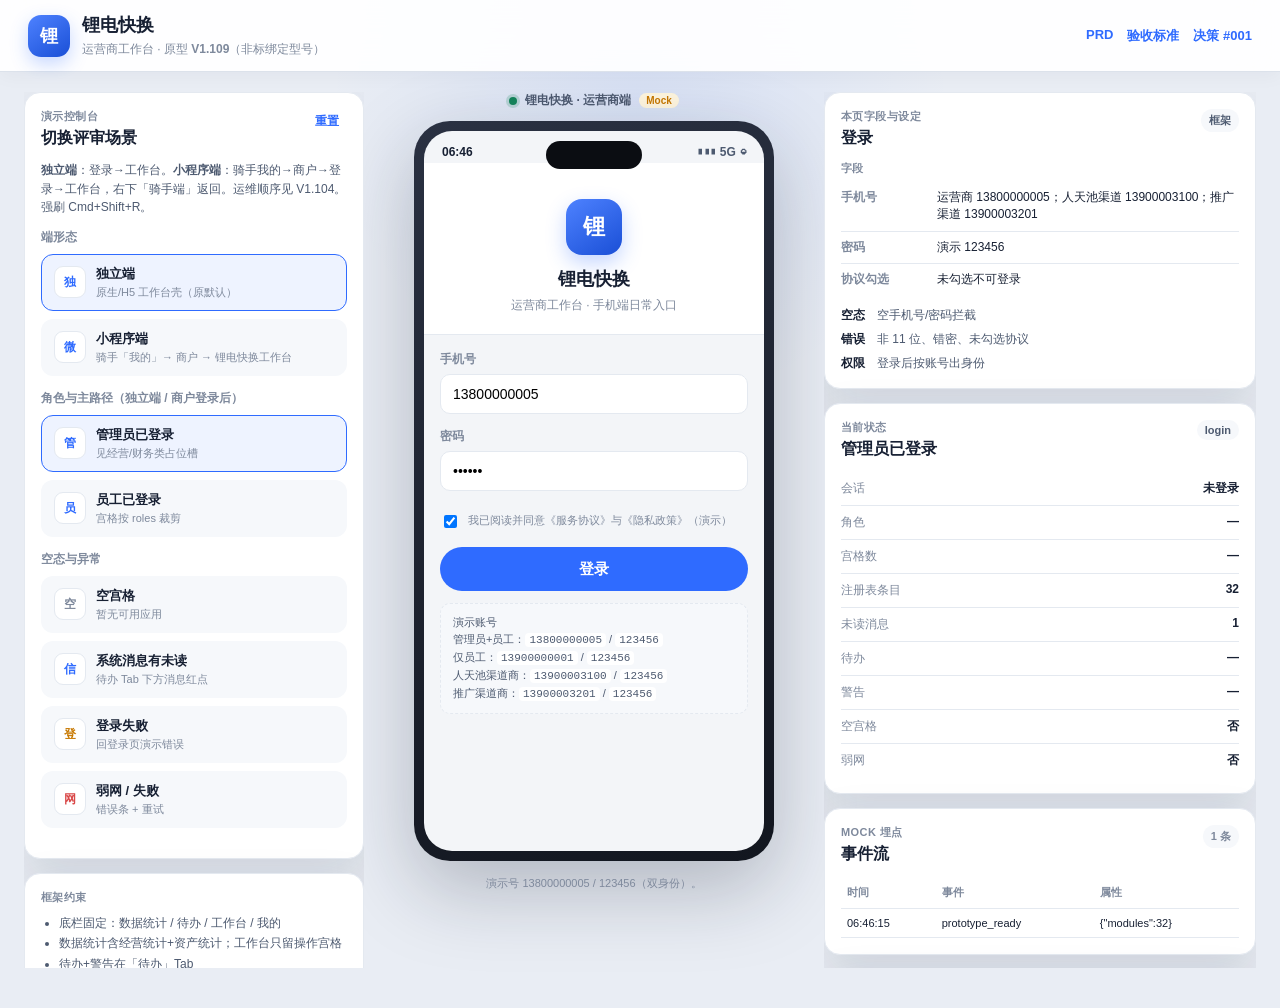
==== prototype/index.html @ 74ee3b49 "收付卡改为收入退租净收入，冻结中替换未换电卡。 Co-authored-by: Cursor <cursoragent@cursor.com>" ====
<!doctype html>
<html lang="zh-CN">
<head>
  <meta charset="utf-8">
  <meta name="viewport" content="width=device-width, initial-scale=1">
  <meta name="description" content="锂电快换 · 运营商 APP 可插拔工作台框架原型">
  <title>锂电快换 · 运营商工作台原型</title>
  <meta name="prototype-build" content="1.109">
  <link rel="stylesheet" href="css/app.css?v=1.138">
</head>
<body data-prototype-build="1.107">
  <a class="skip-link" href="#screen-root">跳到手机页面</a>

  <header class="prototype-header">
    <div class="brand-block">
      <span class="brand-mark" aria-hidden="true">锂</span>
      <div>
        <h1>锂电快换</h1>
        <p>运营商工作台 · 原型 <strong>V1.109</strong>（非标绑定型号）</p>
      </div>
    </div>
    <nav class="doc-links" aria-label="交付文档">
      <a href="doc.html#PRD.md">PRD</a>
      <a href="doc.html#acceptance-criteria.md">验收标准</a>
      <a href="doc.html#decision-001.md">决策 #001</a>
    </nav>
  </header>

  <main class="prototype-workspace">
    <aside class="review-panel" aria-label="原型场景">
      <section class="panel-card">
        <div class="panel-heading">
          <div>
            <span class="eyebrow">演示控制台</span>
            <h2>切换评审场景</h2>
          </div>
          <button class="text-button" type="button" data-action="reset-demo">重置</button>
        </div>
        <p class="panel-hint"><strong>独立端</strong>：登录→工作台。<strong>小程序端</strong>：骑手我的→商户→登录→工作台，右下「骑手端」返回。运维顺序见 V1.104。强刷 Cmd+Shift+R。</p>

        <div class="scenario-group">
          <h3>端形态</h3>
          <button class="scenario-button active" type="button" data-shell="standalone">
            <span class="scenario-icon">独</span>
            <span><strong>独立端</strong><small>原生/H5 工作台壳（原默认）</small></span>
          </button>
          <button class="scenario-button" type="button" data-shell="miniprogram">
            <span class="scenario-icon">微</span>
            <span><strong>小程序端</strong><small>骑手「我的」→ 商户 → 锂电快换工作台</small></span>
          </button>
        </div>

        <div class="scenario-group">
          <h3>角色与主路径（独立端 / 商户登录后）</h3>
          <button class="scenario-button active" type="button" data-scenario="admin">
            <span class="scenario-icon">管</span>
            <span><strong>管理员已登录</strong><small>见经营/财务类占位槽</small></span>
          </button>
          <button class="scenario-button" type="button" data-scenario="staff">
            <span class="scenario-icon">员</span>
            <span><strong>员工已登录</strong><small>宫格按 roles 裁剪</small></span>
          </button>
        </div>

        <div class="scenario-group">
          <h3>空态与异常</h3>
          <button class="scenario-button" type="button" data-scenario="emptyGrid">
            <span class="scenario-icon neutral">空</span>
            <span><strong>空宫格</strong><small>暂无可用应用</small></span>
          </button>
          <button class="scenario-button" type="button" data-scenario="unread">
            <span class="scenario-icon">信</span>
            <span><strong>系统消息有未读</strong><small>待办 Tab 下方消息红点</small></span>
          </button>
          <button class="scenario-button" type="button" data-scenario="loginFail">
            <span class="scenario-icon warning">登</span>
            <span><strong>登录失败</strong><small>回登录页演示错误</small></span>
          </button>
          <button class="scenario-button" type="button" data-scenario="weakNet">
            <span class="scenario-icon danger">网</span>
            <span><strong>弱网 / 失败</strong><small>错误条 + 重试</small></span>
          </button>
        </div>
      </section>

      <section class="panel-card constraint-card">
        <span class="eyebrow">框架约束</span>
        <ul>
          <li>底栏固定：数据统计 / 待办 / 工作台 / 我的</li>
          <li>数据统计含经营统计+资产统计；工作台只留操作宫格</li>
          <li>待办+警告在「待办」Tab</li>
          <li>宫格只读 modules.js 注册表</li>
          <li>placeholder 禁止假业务 KPI</li>
          <li>不改外卖 PC / 骑手端原型</li>
        </ul>
      </section>

      <section class="panel-card changelog-card" aria-label="更新记录">
        <div class="panel-heading">
          <div>
            <span class="eyebrow">版本迭代</span>
            <h2>更新记录</h2>
          </div>
          <span class="status-pill" id="changelog-latest">V1.59</span>
        </div>
        <p class="panel-hint">原型左侧同步 PRD 主要变更；新条目置顶。详版见 <a href="doc.html#PRD.md">PRD</a> 与 <a href="doc.html#decision-067.md">决策卡片</a>。</p>
        <div id="changelog-root" class="changelog-list"></div>
      </section>
    </aside>

    <section class="phone-stage" aria-label="运营商 APP 原型">
      <div class="preview-caption">
        <span class="live-dot" aria-hidden="true"></span>
        <span id="preview-shell-label">锂电快换 · 运营商端</span>
        <span class="mock-badge">Mock</span>
      </div>

      <article class="phone-shell" id="phone-shell">
        <div class="phone-bezel">
          <div class="dynamic-island" aria-hidden="true"></div>
          <div class="status-bar" aria-label="手机状态">
            <span id="status-time">13:42</span>
            <span class="status-icons" aria-hidden="true">▮▮▮ 5G ◒</span>
          </div>

          <section class="screen-root" id="screen-root" tabindex="-1" aria-live="polite"></section>

          <nav class="tab-bar hidden" id="tab-bar" aria-label="主导航">
            <button class="tab-button active" type="button" data-tab="dataStats">
              <span class="tab-icon" aria-hidden="true">📊</span>
              <span>数据统计</span>
            </button>
            <button class="tab-button" type="button" data-tab="todos">
              <span class="tab-icon" aria-hidden="true">▣</span>
              <span>待办</span>
              <span class="tab-badge hidden" data-tab-badge>0</span>
            </button>
            <button class="tab-button" type="button" data-tab="workbench">
              <span class="tab-icon" aria-hidden="true">▦</span>
              <span>工作台</span>
            </button>
            <button class="tab-button" type="button" data-tab="mine">
              <span class="tab-icon" aria-hidden="true">☺</span>
              <span>我的</span>
            </button>
          </nav>

          <div class="toast" id="toast" role="status" aria-live="polite"></div>
        </div>
      </article>

      <p class="device-note">演示号 13800000005 / 123456（双身份）。</p>
    </section>

    <aside class="inspector-panel" aria-label="本页字段与设定">
      <section class="panel-card spec-card">
        <div class="panel-heading">
          <div>
            <span class="eyebrow">本页字段与设定</span>
            <h2 id="spec-title">登录</h2>
          </div>
          <span class="status-pill" id="spec-source">PC 一期</span>
        </div>
        <p class="spec-note" id="spec-note"></p>
        <div id="spec-body"></div>
      </section>

      <section class="panel-card">
        <div class="panel-heading">
          <div>
            <span class="eyebrow">当前状态</span>
            <h2 id="status-title">未登录</h2>
          </div>
          <span class="status-pill neutral" id="status-pill">login</span>
        </div>
        <dl class="state-list" id="state-list"></dl>
      </section>

      <section class="panel-card event-card">
        <div class="panel-heading">
          <div>
            <span class="eyebrow">Mock 埋点</span>
            <h2>事件流</h2>
          </div>
          <span class="event-count" id="event-count">0 条</span>
        </div>
        <div class="table-wrap">
          <table id="event-log-table">
            <thead>
              <tr>
                <th>时间</th>
                <th>事件</th>
                <th>属性</th>
              </tr>
            </thead>
            <tbody id="event-log-body"></tbody>
          </table>
        </div>
      </section>

      <section class="panel-card reviewer-note">
        <span class="eyebrow">评审提示</span>
        <p>右侧随中间手机页切换，展示本页字段、枚举、统计口径、空态/错误/权限。不必再打开 PRD。口径真源：PC 一期。</p>
      </section>
    </aside>
  </main>

  <script>window.__OP_APP_BUILD__ = "1.109";</script>
  <script src="js/modules.js?v=1.106"></script>
  <script src="js/mock.js?v=1.101"></script>
  <script src="js/lease-orders.js?v=1.101"></script>
  <script src="js/package-orders.js?v=1.101"></script>
  <script src="js/daypool-orders.js?v=1.101"></script>
  <script src="js/ops-stats.js?v=1.138"></script>
  <script src="js/operator-scope.js?v=1.112"></script>
  <script src="js/cabinets.js?v=1.113"></script>
  <script src="js/battery-swallowed.js?v=1.104"></script>
  <script src="js/employees.js?v=1.112"></script>
  <script src="js/rider-mini.js?v=1.105"></script>
  <script src="js/off-cabinet.js?v=1.109"></script>
  <script src="js/channels.js?v=1.138"></script>
  <script src="js/channel-partner.js?v=1.138"></script>
  <script src="js/sites.js?v=1.113"></script>
  <script src="js/todos.js?v=1.138"></script>
  <script src="js/alerts.js?v=1.101"></script>
  <script src="js/users.js?v=1.101"></script>
  <script src="js/finance-account.js?v=1.101"></script>
  <script src="js/batteries.js?v=1.102"></script>
  <script src="js/page-specs.js?v=1.138"></script>
  <script src="js/changelog.js?v=1.138"></script>
  <script src="js/app.js?v=1.138"></script>
</body>
</html>
---- prototype/css/app.css ----
:root {
  --brand: #2f6bff;
  --brand-dark: #1a4fd6;
  --brand-soft: #eef3ff;
  --brand-line: #c9d8ff;
  --ink: #172033;
  --ink-2: #4d5a70;
  --muted: #7e899c;
  --line: #e4e9f0;
  --canvas: #e9edf4;
  --surface: #ffffff;
  --surface-soft: #f6f8fb;
  --success: #15855b;
  --success-soft: #e9f8f1;
  --warning: #c77800;
  --warning-soft: #fff6df;
  --danger: #d94848;
  --danger-soft: #fff0f0;
  --phone-bg: #f3f5f8;
  --shadow: 0 18px 48px rgba(28, 39, 61, 0.12);
  --phone-shadow: 0 28px 80px rgba(19, 28, 45, 0.26);
  --radius: 16px;
  --font: -apple-system, BlinkMacSystemFont, "SF Pro Text", "PingFang SC",
    "Hiragino Sans GB", "Microsoft YaHei", sans-serif;
}

* { box-sizing: border-box; }

html { color-scheme: light; }

body {
  margin: 0;
  min-width: 320px;
  min-height: 100vh;
  color: var(--ink);
  background:
    radial-gradient(circle at 50% 10%, rgba(47, 107, 255, 0.09), transparent 28%),
    var(--canvas);
  font-family: var(--font);
  -webkit-font-smoothing: antialiased;
}

button, input, select { font: inherit; }
button, a { -webkit-tap-highlight-color: transparent; }
button { color: inherit; cursor: pointer; border: none; background: none; }

button:focus-visible,
a:focus-visible,
input:focus-visible,
[tabindex]:focus-visible {
  outline: 3px solid rgba(47, 107, 255, 0.32);
  outline-offset: 2px;
}

.skip-link {
  position: fixed;
  left: 16px;
  top: -60px;
  z-index: 200;
  padding: 10px 14px;
  color: #fff;
  background: var(--brand-dark);
  border-radius: 8px;
  text-decoration: none;
}
.skip-link:focus { top: 12px; }

.prototype-header {
  position: sticky;
  top: 0;
  z-index: 100;
  min-height: 72px;
  padding: 12px 28px;
  display: flex;
  align-items: center;
  justify-content: space-between;
  gap: 20px;
  background: rgba(255, 255, 255, 0.92);
  border-bottom: 1px solid rgba(218, 224, 234, 0.92);
  box-shadow: 0 4px 18px rgba(20, 31, 50, 0.04);
  backdrop-filter: blur(18px);
}

.brand-block { display: flex; align-items: center; gap: 12px; min-width: 0; }
.brand-mark {
  width: 42px; height: 42px; flex: 0 0 auto;
  display: grid; place-items: center; color: #fff;
  background: linear-gradient(145deg, #4e82ff, var(--brand-dark));
  border-radius: 13px;
  box-shadow: 0 7px 18px rgba(47, 107, 255, 0.26);
  font-weight: 800; font-size: 18px;
}
.brand-block h1 { margin: 0; font-size: 18px; font-weight: 700; }
.brand-block p { margin: 4px 0 0; font-size: 12px; color: var(--muted); }

.doc-links { display: flex; gap: 14px; flex-wrap: wrap; }
.doc-links a {
  font-size: 13px; color: var(--brand); text-decoration: none; font-weight: 600;
}
.doc-links a:hover { text-decoration: underline; }

.prototype-workspace {
  display: grid;
  grid-template-columns: minmax(280px, 340px) minmax(320px, 420px) minmax(280px, 1fr);
  gap: 20px;
  padding: 20px 24px 40px;
  align-items: start;
  max-width: 1400px;
  margin: 0 auto;
}

.review-panel {
  position: sticky;
  top: 16px;
  max-height: calc(100vh - 24px);
  overflow: auto;
}

.changelog-list {
  display: flex;
  flex-direction: column;
  gap: 12px;
  max-height: 420px;
  overflow: auto;
  padding-right: 4px;
}
.changelog-item {
  border-left: 3px solid var(--brand-line);
  padding: 0 0 0 10px;
}
.changelog-hd {
  display: flex;
  align-items: center;
  justify-content: space-between;
  gap: 8px;
  margin-bottom: 4px;
}
.changelog-ver {
  font-size: 12px;
  font-weight: 800;
  color: var(--brand);
}
.changelog-date {
  font-size: 11px;
  color: var(--muted);
}
.changelog-title {
  margin: 0 0 6px;
  font-size: 13px;
  font-weight: 650;
  line-height: 1.4;
}
.changelog-decisions {
  display: flex;
  flex-wrap: wrap;
  gap: 6px;
  margin-bottom: 6px;
}
.changelog-dec {
  font-size: 11px;
  font-weight: 600;
  color: var(--brand);
  text-decoration: none;
  padding: 2px 6px;
  border-radius: 6px;
  background: var(--brand-soft);
}
.changelog-dec:hover { text-decoration: underline; }
.changelog-ul {
  margin: 0;
  padding-left: 16px;
  font-size: 12px;
  color: var(--ink-2);
  line-height: 1.55;
}
.changelog-ul li { margin-bottom: 4px; }
.changelog-card .panel-hint a {
  color: var(--brand);
  font-weight: 600;
  text-decoration: none;
}
.changelog-card .panel-hint a:hover { text-decoration: underline; }

@media (max-width: 1100px) {
  .prototype-workspace {
    grid-template-columns: 1fr;
  }
  .phone-stage { justify-self: center; }
  .review-panel {
    position: static;
    max-height: none;
  }
  .changelog-list { max-height: none; }
}

.panel-card {
  background: var(--surface);
  border: 1px solid var(--line);
  border-radius: var(--radius);
  padding: 16px;
  box-shadow: var(--shadow);
  margin-bottom: 14px;
}

.panel-heading {
  display: flex;
  align-items: flex-start;
  justify-content: space-between;
  gap: 12px;
  margin-bottom: 12px;
}
.eyebrow {
  display: block;
  font-size: 11px;
  font-weight: 700;
  letter-spacing: 0.04em;
  text-transform: uppercase;
  color: var(--muted);
  margin-bottom: 4px;
}
.panel-heading h2 { margin: 0; font-size: 16px; }
.panel-hint { margin: 0 0 12px; font-size: 12px; color: var(--ink-2); line-height: 1.55; }

.scenario-group { margin-bottom: 14px; }
.scenario-group h3 {
  margin: 0 0 8px;
  font-size: 12px;
  color: var(--muted);
  font-weight: 700;
}

.scenario-button {
  width: 100%;
  display: flex;
  align-items: center;
  gap: 10px;
  text-align: left;
  padding: 10px 12px;
  border-radius: 12px;
  border: 1px solid transparent;
  background: var(--surface-soft);
  margin-bottom: 8px;
  transition: border-color 0.15s, background 0.15s;
}
.scenario-button:hover { border-color: var(--brand-line); }
.scenario-button.active {
  border-color: var(--brand);
  background: var(--brand-soft);
}
.scenario-button strong { display: block; font-size: 13px; }
.scenario-button small { display: block; font-size: 11px; color: var(--muted); margin-top: 2px; }
.scenario-icon {
  width: 32px; height: 32px; border-radius: 9px;
  display: grid; place-items: center;
  background: #fff; border: 1px solid var(--line);
  font-size: 12px; font-weight: 700; color: var(--brand); flex-shrink: 0;
}
.scenario-icon.warning { color: var(--warning); }
.scenario-icon.danger { color: var(--danger); }
.scenario-icon.neutral { color: var(--muted); }

.text-button {
  font-size: 12px; font-weight: 600; color: var(--brand); padding: 4px 8px;
}
.constraint-card ul {
  margin: 8px 0 0; padding-left: 18px; font-size: 12px; color: var(--ink-2); line-height: 1.7;
}

.phone-stage { display: flex; flex-direction: column; align-items: center; }
.preview-caption {
  display: flex; align-items: center; gap: 8px;
  font-size: 12px; font-weight: 600; color: var(--ink-2); margin-bottom: 12px;
}
.live-dot {
  width: 8px; height: 8px; border-radius: 50%;
  background: var(--success);
  box-shadow: 0 0 0 3px rgba(21, 133, 91, 0.2);
}
.mock-badge {
  font-size: 10px; font-weight: 700; padding: 2px 7px; border-radius: 999px;
  background: var(--warning-soft); color: var(--warning);
}

.phone-shell {
  width: 360px;
  border-radius: 36px;
  padding: 10px;
  background: linear-gradient(160deg, #2a3142, #12161f);
  box-shadow: var(--phone-shadow);
}
.phone-bezel {
  position: relative;
  height: 720px;
  border-radius: 28px;
  overflow: hidden;
  background: var(--phone-bg);
  display: flex;
  flex-direction: column;
}
.dynamic-island {
  position: absolute; top: 10px; left: 50%; transform: translateX(-50%);
  width: 96px; height: 28px; border-radius: 20px; background: #0b0d12; z-index: 5;
}
.status-bar {
  display: flex; justify-content: space-between; align-items: center;
  padding: 14px 18px 4px; font-size: 12px; font-weight: 600; flex-shrink: 0;
  background: transparent; position: relative; z-index: 2;
}
.status-icons { letter-spacing: 0.02em; color: var(--ink-2); }

.screen-root {
  flex: 1; min-height: 0; overflow: auto; position: relative;
  -webkit-overflow-scrolling: touch;
}
.screen-root.is-rider-mini {
  overflow: hidden;
}

.tab-bar {
  display: flex; background: #fff; border-top: 1px solid var(--line);
  flex-shrink: 0; padding-bottom: 6px;
}
.tab-button {
  flex: 1; display: flex; flex-direction: column; align-items: center;
  gap: 2px; padding: 8px 0 4px; font-size: 10px; color: var(--muted); position: relative;
}
.tab-button.active { color: var(--brand); font-weight: 700; }
.tab-icon { font-size: 16px; line-height: 1; }
.tab-badge {
  position: absolute; top: 4px; right: calc(50% - 22px);
  min-width: 16px; height: 16px; padding: 0 4px;
  border-radius: 8px; background: var(--danger); color: #fff;
  font-size: 10px; font-weight: 700; display: grid; place-items: center;
}

.toast {
  position: absolute; left: 50%; bottom: 72px; transform: translateX(-50%) translateY(12px);
  max-width: 86%; padding: 10px 14px; border-radius: 10px;
  background: rgba(23, 32, 51, 0.88); color: #fff; font-size: 12px;
  opacity: 0; pointer-events: none; transition: opacity 0.2s, transform 0.2s;
  z-index: 40; text-align: center; line-height: 1.4;
}
.toast.show { opacity: 1; transform: translateX(-50%) translateY(0); }

.device-note {
  margin: 14px 0 0; font-size: 11px; color: var(--muted); text-align: center; max-width: 360px; line-height: 1.5;
}

/* —— App screens —— */
.screen-pad { padding: 8px 14px 20px; }
.login-hero {
  padding: 36px 20px 20px; text-align: center; background: #fff;
  border-bottom: 1px solid var(--line);
}
.login-logo {
  width: 56px; height: 56px; margin: 0 auto 12px; border-radius: 16px;
  background: linear-gradient(145deg, #4e82ff, var(--brand-dark));
  color: #fff; display: grid; place-items: center; font-size: 22px; font-weight: 800;
  box-shadow: 0 8px 20px rgba(47, 107, 255, 0.28);
}
.login-hero h2 { margin: 0 0 6px; font-size: 18px; }
.login-hero p { margin: 0; font-size: 12px; color: var(--muted); }

.form-block { padding: 16px 16px 8px; }
.form-row { margin-bottom: 14px; }
.form-row label {
  display: block; font-size: 12px; color: var(--muted); margin-bottom: 6px; font-weight: 600;
}
.form-row input {
  width: 100%; padding: 11px 12px; border: 1px solid var(--line); border-radius: 10px;
  font-size: 14px; background: #fff;
}
.form-row input:focus { border-color: var(--brand); outline: none; }
.form-error {
  margin: 0 16px 10px; padding: 8px 10px; border-radius: 8px;
  background: var(--danger-soft); color: var(--danger); font-size: 12px; line-height: 1.4;
  display: none;
}
.form-error.show { display: block; }

.agree-row {
  display: flex; gap: 8px; align-items: flex-start;
  margin: 0 16px 16px; font-size: 11px; color: var(--muted); line-height: 1.45;
}
.agree-row input { margin-top: 2px; }

.btn-primary {
  display: block; width: calc(100% - 32px); margin: 0 16px 12px; height: 44px;
  border-radius: 22px; background: var(--brand); color: #fff;
  font-size: 15px; font-weight: 700; border: none;
}
.btn-primary:disabled { opacity: 0.5; }
.btn-secondary {
  display: block; width: calc(100% - 32px); margin: 0 16px 12px; height: 40px;
  border-radius: 20px; background: var(--brand-soft); color: var(--brand);
  font-size: 14px; font-weight: 600;
}
/* 原型 · 模拟 / MOCK 操作（区别于正式业务按钮） */
.btn-mock {
  display: block;
  border: 1px solid #c9bce8;
  background: #f3eefb;
  color: #5f4d94;
  font-weight: 650;
}
.btn-mock-xs {
  display: inline-block;
  width: auto;
  margin: 0;
  height: 22px;
  padding: 0 8px;
  border-radius: 11px;
  font-size: 10px;
  line-height: 20px;
}
button.btn-mock.offcab-btn {
  width: calc(100% - 24px) !important;
  margin-left: 12px !important;
  margin-right: 12px !important;
  height: 40px;
  border-radius: 20px;
  font-size: 14px;
}
.todo-footer-mock {
  flex: 1;
  height: 44px;
  border-radius: 12px;
  font-weight: 650;
  font-size: 15px;
  border: 1px solid #c9bce8;
  background: #f3eefb;
  color: #5f4d94;
}
.todo-footer-bar.wrap .todo-footer-mock {
  flex: 1 1 30%;
  min-width: 96px;
}
.lease-act.mock { background: #7e6cb2; color: #fff; }
.demo-hint {
  margin: 8px 16px 20px; padding: 10px 12px; border-radius: 10px;
  background: var(--surface-soft); border: 1px dashed var(--line);
  font-size: 11px; color: var(--ink-2); line-height: 1.55;
}
.demo-hint code {
  font-family: ui-monospace, SFMono-Regular, Menlo, monospace;
  font-size: 11px; background: #fff; padding: 1px 4px; border-radius: 4px;
}

.page-header {
  display: flex; align-items: center; gap: 8px;
  padding: 6px 12px 10px; background: #fff; border-bottom: 1px solid var(--line);
  position: sticky; top: 0; z-index: 3;
}
.page-header h1 {
  flex: 1; margin: 0; font-size: 16px; font-weight: 700; text-align: center;
}
.icon-back {
  width: 32px; height: 32px; border-radius: 8px; font-size: 22px; line-height: 1;
  color: var(--ink); display: grid; place-items: center;
}
.header-spacer { width: 32px; }

.wb-top {
  padding: 14px 16px; background: linear-gradient(160deg, #3d7bff, var(--brand-dark));
  color: #fff;
}
.wb-top .tenant { font-size: 16px; font-weight: 700; }

.summary-wrap {
  display: block;
  width: calc(100% - 28px);
  margin: 10px 14px 0;
  padding: 0;
  border: none;
  background: transparent;
  cursor: pointer;
  text-align: inherit;
  -webkit-tap-highlight-color: transparent;
}
.summary-wrap:active .summary-card { opacity: 0.92; }
.summary-wrap.is-tappable .summary-card {
  border-color: var(--brand-line);
  animation: summaryCardPulse 1.5s ease-in-out 3;
}
.summary-tap-stage {
  position: relative;
}
.summary-tap-finger {
  position: absolute;
  right: 14%;
  top: 38%;
  width: 22px;
  height: 22px;
  border-radius: 50%;
  border: 2px solid var(--brand);
  background: rgba(47, 107, 255, 0.2);
  pointer-events: none;
  animation: summaryTapRipple 1.35s ease-out 4;
  animation-fill-mode: forwards;
}
.summary-tap-hint {
  display: flex;
  align-items: center;
  justify-content: center;
  gap: 4px;
  margin-top: 8px;
  font-size: 11px;
  font-weight: 600;
  color: var(--brand);
  line-height: 1;
}
.summary-tap-hint i {
  display: inline-block;
  font-style: normal;
  font-weight: 700;
  animation: summaryHintChev 1s ease-in-out infinite;
}
@keyframes summaryCardPulse {
  0%, 100% { box-shadow: 0 0 0 0 rgba(47, 107, 255, 0); }
  50% { box-shadow: 0 0 0 3px rgba(47, 107, 255, 0.22); }
}
@keyframes summaryTapRipple {
  0% { transform: scale(0.45); opacity: 0.85; }
  65% { transform: scale(1.45); opacity: 0; }
  100% { transform: scale(1.45); opacity: 0; }
}
@keyframes summaryHintChev {
  0%, 100% { transform: translateX(0); }
  50% { transform: translateX(3px); }
}
@media (prefers-reduced-motion: reduce) {
  .summary-wrap.is-tappable .summary-card,
  .summary-tap-finger,
  .summary-tap-hint i {
    animation: none;
  }
  .summary-tap-finger { display: none; }
}
.summary-row {
  display: grid; grid-template-columns: repeat(3, 1fr); gap: 8px;
  margin: 12px 14px 0;
}
.summary-wrap .summary-row { margin: 0; }
.summary-card {
  background: #fff; border-radius: 12px; padding: 12px 8px; text-align: center;
  border: 1px solid var(--line);
}
.summary-card .val {
  font-size: 18px; font-weight: 700; color: var(--ink);
  letter-spacing: -0.02em; font-variant-numeric: tabular-nums;
}
.summary-card .lab {
  font-size: 10px; color: var(--muted); margin-top: 4px; line-height: 1.3;
}
.summary-card .tag {
  display: inline-block; margin-top: 6px; font-size: 9px; font-weight: 700;
  padding: 2px 6px; border-radius: 4px;
  background: var(--warning-soft); color: var(--warning);
}
.summary-card .sub {
  font-size: 9px; color: rgba(255, 255, 255, 0.85); margin-top: 4px; line-height: 1.3;
}
.summary-card.stat-blue {
  background: linear-gradient(160deg, #3d7bff, var(--brand-dark));
  border: none; color: #fff;
}
.summary-card.stat-blue .val { color: #fff; }
.summary-card.stat-blue .lab { color: rgba(255, 255, 255, 0.92); }
.data-stats-page {
  min-height: 100%;
  background: var(--phone-bg);
}
.data-stats-subtabs {
  margin: 0 14px 10px;
}
.data-stats-body {
  padding-bottom: 4px;
}
/* 经营统计：紧凑页；卡片高度在紧凑基准上 +1/3 */
.data-stats-compact .summary-wrap {
  margin-top: 4px;
}
.data-stats-compact .today-data-title {
  margin: 4px 16px 2px;
  font-size: 12px;
}
.data-stats-compact .today-group {
  border: 1.5px solid #c5d8ff;
  background: #f4f8ff;
  border-radius: 14px;
  padding: 8px 8px 6px;
}
.data-stats-compact .today-group-fund {
  margin-bottom: 8px;
}
.data-stats-compact .today-group-ops {
  padding: 8px;
}
.data-stats-compact .today-group .biz-fund-block:last-child {
  margin-bottom: 0;
}
.data-stats-compact .today-group .summary-card {
  background: #fff;
}
.data-stats-compact .biz-fund-block {
  margin: 0 0 8px;
}
.data-stats-compact .biz-fund-row-label {
  font-size: 12px;
  font-weight: 700;
  color: var(--ink);
  margin: 0 0 5px 2px;
  text-align: left;
}
.data-stats-compact .biz-fund-row {
  margin: 0;
}
.data-stats-compact .biz-swap-row {
  margin: 0;
}
.data-stats-compact .summary-row-ops {
  grid-template-columns: 1.2fr 0.9fr 0.9fr;
}
.data-stats-compact .summary-card-fund.is-income {
  justify-content: center;
}
.data-stats-compact .summary-card-fund {
  display: flex;
  flex-direction: column;
  align-items: center;
  justify-content: center;
  gap: 3px;
  min-height: 77px;
}
.data-stats-compact .summary-card-fund .fund-people {
  font-size: 11px;
  font-weight: 600;
  color: var(--ink-2);
  line-height: 1.2;
}
.data-stats-compact .summary-card-fund .fund-amount {
  font-size: 15px;
  margin: 0;
  line-height: 1.15;
}
.data-stats-compact .summary-card-fund .fund-title {
  margin-top: 1px;
  font-size: 9px;
  color: var(--muted);
}
.data-stats-compact .summary-card.is-drill,
.data-stats-compact button.summary-card-fund {
  cursor: pointer;
  -webkit-tap-highlight-color: transparent;
  width: 100%;
  border: 1px solid var(--line);
  font: inherit;
  color: inherit;
}
.data-stats-compact .summary-card.is-drill:active,
.data-stats-compact button.summary-card-fund:active {
  opacity: 0.88;
}
.data-stats-compact .summary-tap-hint.is-btn {
  width: 100%;
  border: none;
  background: transparent;
  cursor: pointer;
  font: inherit;
}
.data-stats-compact .card-tap-mark {
  position: absolute;
  top: 4px;
  right: 6px;
  font-style: normal;
  font-size: 14px;
  font-weight: 700;
  line-height: 1;
  color: #2f6bff;
  opacity: 0.85;
}
.data-stats-compact .stat-blue .card-tap-mark {
  color: #fff;
}
.data-stats-compact .summary-card.is-drill,
.data-stats-compact .summary-card.is-tappable-card,
.data-stats-compact button.summary-card-fund.is-drill {
  position: relative;
  border-color: #8eb4ff;
  box-shadow: 0 0 0 1px rgba(47, 107, 255, 0.18);
}
.data-stats-compact .stat-blue.is-tappable-card {
  box-shadow: inset 0 0 0 1.5px rgba(255, 255, 255, 0.55);
}
.data-stats-compact .summary-card {
  padding: 11px 6px;
  border-radius: 10px;
  min-height: 70px;
  box-sizing: border-box;
  display: flex;
  flex-direction: column;
  align-items: center;
  justify-content: center;
}
.data-stats-compact .summary-card .val {
  font-size: 16px;
}
.data-stats-compact .summary-card .lab {
  font-size: 9px;
  margin-top: 2px;
}
.data-stats-compact .summary-row {
  gap: 6px;
}
.data-stats-compact .summary-tap-hint {
  margin-top: 5px;
  font-size: 10px;
}
.data-stats-compact .summary-tap-finger {
  width: 18px;
  height: 18px;
  top: 32%;
}
.data-stats-compact .home-stats-block {
  margin: 6px 14px 0;
}
.data-stats-compact .home-stats-title {
  font-size: 12px;
  margin: 0 0 5px 2px;
}
.data-stats-compact .home-stats-row .summary-card.stat-blue {
  padding: 11px 6px;
  min-height: 70px;
}
.data-stats-compact .home-stats-row .summary-card.stat-blue .val {
  font-size: 16px;
}
.data-stats-compact .home-stats-row .summary-card.stat-blue .lab {
  font-size: 9px;
}
.data-stats-compact .home-stats-row .summary-card .sub {
  font-size: 8px;
  margin-top: 2px;
}
.data-stats-compact .home-stats-row-5 {
  grid-template-columns: repeat(3, 1fr);
}
.data-stats-compact .home-stats-row-5 > :nth-child(4) {
  grid-column: 1 / 3;
}
.home-stats-block { margin: 10px 14px 0; }
.home-stats-title {
  font-size: 13px; font-weight: 700; color: var(--ink); margin: 0 0 8px 2px;
}
.home-stats-title.as-btn {
  display: block; width: 100%; padding: 0 0 8px 2px; margin: 0;
  border: none; background: transparent; text-align: left; cursor: pointer;
  -webkit-tap-highlight-color: transparent;
}
.home-stats-row { margin: 0; }
.home-stats-row-4 {
  grid-template-columns: repeat(4, 1fr);
}
@media (max-width: 390px) {
  .home-stats-row-4 {
    grid-template-columns: repeat(2, 1fr);
  }
}
.home-stat-btn {
  display: block; width: 100%; padding: 0; margin: 0; border: none;
  background: transparent; cursor: pointer; text-align: inherit;
  -webkit-tap-highlight-color: transparent;
}
.home-stat-btn:active .summary-card.stat-blue { opacity: 0.92; }

.card-block {
  margin: 12px 14px; background: #fff; border-radius: 14px;
  border: 1px solid var(--line); overflow: hidden;
}
.home-split {
  display: grid;
  grid-template-columns: 1fr 1fr;
  gap: 10px;
  margin: 12px 14px;
}
.inbox-page {
  min-height: 100%;
  background: var(--phone-bg);
  padding-bottom: 16px;
}
.inbox-split {
  margin-top: 8px;
}
.inbox-msg {
  margin: 10px 14px 20px;
}
.inbox-msg .card-hd span { color: var(--brand); }
.inbox-msg-list .msg-item {
  border-bottom: 0;
  border-top: 1px solid var(--line);
}
.inbox-msg-list .empty-inline.compact { padding: 16px 14px; }
.home-split .card-block { margin: 0; min-width: 0; }
.card-block .card-hd {
  display: flex; align-items: center; justify-content: space-between;
  padding: 12px 14px 8px; font-size: 13px; font-weight: 700;
  width: 100%; text-align: left;
}
.card-block .card-hd.as-btn { cursor: pointer; }
.card-block .card-hd span { font-size: 11px; font-weight: 600; color: var(--muted); }
.warn-card { border-color: #f3d2c8; }
.warn-card .card-hd { color: var(--danger); }
.warn-card .card-hd span { color: var(--danger); }
.split-row {
  display: flex;
  align-items: center;
  justify-content: space-between;
  gap: 8px;
  width: 100%;
  padding: 10px 12px;
  border-top: 1px solid var(--line);
  font-size: 12px;
  text-align: left;
  color: var(--ink);
}
.split-row em {
  font-style: normal;
  font-weight: 700;
  color: var(--brand);
}
.split-row.warn em { color: var(--danger); }
.empty-inline.compact { padding: 14px 10px; font-size: 11px; }

.todo-item {
  display: flex; align-items: center; gap: 10px;
  padding: 12px 14px; border-top: 1px solid var(--line); text-align: left; width: 100%;
}
.todo-item:hover { background: var(--surface-soft); }
.todo-item .ti-icon {
  width: 36px; height: 36px; border-radius: 10px; background: var(--brand-soft);
  color: var(--brand); display: grid; place-items: center; font-weight: 700; flex-shrink: 0;
}
.todo-item .ti-body { flex: 1; min-width: 0; }
.todo-item .ti-body strong { display: block; font-size: 13px; }
.todo-item .ti-body small { display: block; font-size: 11px; color: var(--muted); margin-top: 2px; }
.todo-item .chev { color: var(--muted); font-size: 16px; }

.empty-inline {
  padding: 18px 14px; text-align: center; font-size: 12px; color: var(--muted); line-height: 1.55;
}

.group-title {
  margin: 16px 14px 8px; font-size: 12px; font-weight: 700; color: var(--muted);
}
.grid-apps {
  display: grid; grid-template-columns: repeat(4, 1fr); gap: 10px 6px;
  margin: 0 10px 8px; padding: 4px;
}
.app-tile {
  display: flex; flex-direction: column; align-items: center; gap: 6px;
  padding: 8px 4px; border-radius: 12px; position: relative;
}
.app-tile:hover { background: rgba(47, 107, 255, 0.06); }
.app-tile .ai {
  width: 44px; height: 44px; border-radius: 14px; background: var(--brand-soft);
  color: var(--brand); display: grid; place-items: center; font-size: 18px; position: relative;
}
.app-tile .ai .pending {
  position: absolute; top: -4px; right: -6px;
  font-size: 8px; font-weight: 700; padding: 1px 4px; border-radius: 4px;
  background: var(--warning); color: #fff; white-space: nowrap;
}
.app-tile .an {
  font-size: 10px; color: var(--ink); text-align: center; line-height: 1.25;
  max-width: 72px;
}

.error-bar {
  margin: 12px 14px; padding: 10px 12px; border-radius: 10px;
  background: var(--danger-soft); color: var(--danger);
  font-size: 12px; display: flex; align-items: center; justify-content: space-between; gap: 8px;
}
.error-bar button {
  flex-shrink: 0; padding: 4px 10px; border-radius: 999px;
  background: #fff; border: 1px solid var(--danger); color: var(--danger);
  font-size: 11px; font-weight: 700;
}

.identity-list { padding: 16px 14px; }
.identity-card {
  width: 100%; text-align: left; padding: 14px; margin-bottom: 10px;
  border: 1.5px solid var(--line); border-radius: 14px; background: #fff;
}
.identity-card:hover { border-color: var(--brand); background: #f8faff; }
.identity-card strong { display: block; font-size: 15px; margin-bottom: 4px; }
.identity-card small { font-size: 12px; color: var(--muted); }

.msg-list { padding: 8px 0 16px; }
.msg-item {
  width: 100%; text-align: left; display: flex; gap: 10px;
  padding: 14px; background: #fff; border-bottom: 1px solid var(--line);
}
.msg-item.unread .msg-title { font-weight: 800; }
.msg-dot {
  width: 8px; height: 8px; border-radius: 50%; background: transparent; margin-top: 6px; flex-shrink: 0;
}
.msg-item.unread .msg-dot { background: var(--brand); }
.msg-body { flex: 1; min-width: 0; }
.msg-title { font-size: 14px; color: var(--ink); }
.msg-sum { font-size: 12px; color: var(--muted); margin-top: 4px; line-height: 1.4; }
.msg-time { font-size: 11px; color: var(--muted); margin-top: 6px; }
.type-tag {
  display: inline-block; font-size: 10px; font-weight: 700; padding: 1px 6px;
  border-radius: 4px; background: var(--brand-soft); color: var(--brand); margin-right: 6px;
}

.detail-body {
  margin: 14px; padding: 16px; background: #fff; border-radius: 14px;
  border: 1px solid var(--line); font-size: 13px; line-height: 1.65; color: var(--ink-2);
}
.detail-body h3 { margin: 0 0 8px; font-size: 16px; color: var(--ink); }

.mine-head {
  display: flex; align-items: center; gap: 12px;
  padding: 18px 16px; background: #fff; border-bottom: 1px solid var(--line);
}
.avatar {
  width: 48px; height: 48px; border-radius: 50%; background: var(--brand-soft);
  color: var(--brand); display: grid; place-items: center; font-weight: 800; font-size: 18px;
}
.mine-head .name { font-size: 16px; font-weight: 700; }
.mine-head .sub { font-size: 12px; color: var(--muted); margin-top: 4px; }

.info-list { margin: 12px 14px; background: #fff; border-radius: 14px; border: 1px solid var(--line); }
.info-row {
  display: flex; justify-content: space-between; gap: 12px;
  padding: 13px 14px; border-bottom: 1px solid var(--line); font-size: 13px;
}
.info-row:last-child { border-bottom: none; }
.info-row .k { color: var(--muted); }
.info-row .v { color: var(--ink); font-weight: 600; text-align: right; }

.menu-list { margin: 12px 14px 20px; background: #fff; border-radius: 14px; border: 1px solid var(--line); }
.menu-item {
  width: 100%; display: flex; align-items: center; justify-content: space-between;
  padding: 14px; border-bottom: 1px solid var(--line); font-size: 14px; text-align: left;
}
.menu-item:last-child { border-bottom: none; }
.menu-item:disabled { opacity: 0.45; }
.menu-item .chev { color: var(--muted); }
.menu-item .hint { font-size: 11px; color: var(--muted); margin-left: 8px; font-weight: 400; }

.placeholder-screen {
  padding: 48px 24px; text-align: center;
}
.placeholder-screen .big {
  width: 64px; height: 64px; margin: 0 auto 16px; border-radius: 18px;
  background: var(--warning-soft); color: var(--warning);
  display: grid; place-items: center; font-size: 28px; font-weight: 800;
}
.placeholder-screen h2 { margin: 0 0 8px; font-size: 17px; }
.placeholder-screen p {
  margin: 0 0 20px; font-size: 13px; color: var(--muted); line-height: 1.6;
}

.empty-full {
  padding: 64px 24px; text-align: center; color: var(--muted); font-size: 13px; line-height: 1.6;
}
.empty-full .icon { font-size: 40px; opacity: 0.35; margin-bottom: 10px; }

.inspector-panel {
  position: sticky;
  top: 16px;
  max-height: calc(100vh - 24px);
  overflow: auto;
}
.spec-card h2 { font-size: 16px; }
.spec-note {
  margin: 0 0 10px;
  font-size: 12px;
  color: var(--ink-2);
  line-height: 1.55;
}
.spec-note:empty { display: none; }
.spec-sec {
  margin: 12px 0 0;
}
.spec-sec h3 {
  margin: 0 0 6px;
  font-size: 11px;
  letter-spacing: 0.04em;
  text-transform: none;
  color: var(--muted);
}
.spec-row {
  display: grid;
  grid-template-columns: 88px 1fr;
  gap: 8px;
  padding: 7px 0;
  border-bottom: 1px solid var(--line);
  font-size: 12px;
  line-height: 1.45;
}
.spec-row:last-child { border-bottom: none; }
.spec-row dt {
  margin: 0;
  color: var(--muted);
  font-weight: 600;
}
.spec-row dd { margin: 0; color: var(--ink); }
.spec-meta {
  display: grid;
  gap: 6px;
  margin-top: 10px;
  font-size: 12px;
  color: var(--ink-2);
  line-height: 1.5;
}
.spec-meta strong { color: var(--ink); font-weight: 600; }
.event-card .table-wrap { max-height: 180px; overflow: auto; }

.state-list { margin: 0; }
.state-list > div {
  display: flex; justify-content: space-between; gap: 12px;
  padding: 8px 0; border-bottom: 1px solid var(--line); font-size: 12px;
}
.state-list > div:last-child { border-bottom: none; }
.state-list dt { color: var(--muted); margin: 0; }
.state-list dd { margin: 0; font-weight: 600; text-align: right; }

.status-pill {
  font-size: 11px; font-weight: 700; padding: 4px 8px; border-radius: 999px;
  background: var(--surface-soft); color: var(--ink-2);
}
.status-pill.ok { background: var(--success-soft); color: var(--success); }
.status-pill.warn { background: var(--warning-soft); color: var(--warning); }

.event-count {
  font-size: 11px; font-weight: 700; color: var(--muted);
  background: var(--surface-soft); padding: 4px 8px; border-radius: 999px;
}
.table-wrap { overflow: auto; max-height: 280px; }
#event-log-table {
  width: 100%; border-collapse: collapse; font-size: 11px;
}
#event-log-table th, #event-log-table td {
  border-bottom: 1px solid var(--line); padding: 8px 6px; text-align: left; vertical-align: top;
}
#event-log-table th { color: var(--muted); font-weight: 700; position: sticky; top: 0; background: #fff; }
.reviewer-note p { margin: 8px 0 0; font-size: 12px; color: var(--ink-2); line-height: 1.6; }

.hidden { display: none !important; }

/* —— 租赁订单 —— */
.lease-page {
  display: flex;
  flex-direction: column;
  min-height: 100%;
  background: #f0f2f5;
  position: relative;
}
.lease-header {
  display: flex;
  align-items: center;
  gap: 4px;
  padding: 8px 10px 10px;
  background: linear-gradient(180deg, #2f6bff, #1a4fd6);
  color: #fff;
  flex-shrink: 0;
}
.lease-header h1 {
  flex: 1;
  margin: 0;
  text-align: center;
  font-size: 16px;
  font-weight: 700;
}
.lease-back {
  width: 32px;
  height: 32px;
  font-size: 24px;
  line-height: 1;
  color: #fff;
  display: grid;
  place-items: center;
}
.lease-header-actions {
  width: 32px;
  text-align: center;
  font-size: 14px;
  opacity: 0.85;
}
.lease-filters {
  background: #fff;
  padding: 10px 10px 8px;
  border-bottom: 1px solid var(--line);
}
.lease-search-row {
  display: flex;
  align-items: center;
  gap: 6px;
}
.lease-select {
  max-width: 88px;
  height: 34px;
  border: 1px solid var(--line);
  border-radius: 8px;
  padding: 0 6px;
  font-size: 12px;
  background: #fff;
  color: var(--ink);
}
.lease-select.store {
  max-width: 120px;
}
.lease-input-wrap {
  flex: 1;
  display: flex;
  align-items: center;
  height: 34px;
  border: 1px solid var(--line);
  border-radius: 8px;
  background: #f7f8fa;
  padding: 0 6px 0 8px;
  min-width: 0;
}
.lease-input-wrap input {
  flex: 1;
  border: none;
  background: transparent;
  font-size: 12px;
  min-width: 0;
  outline: none;
}
.lease-scan {
  width: 28px;
  height: 28px;
  color: var(--muted);
  font-size: 14px;
}
.lease-confirm {
  height: 34px;
  padding: 0 12px;
  border-radius: 8px;
  background: var(--brand);
  color: #fff;
  font-size: 13px;
  font-weight: 700;
  flex-shrink: 0;
}
.lease-store-row {
  display: flex;
  align-items: center;
  justify-content: space-between;
  gap: 8px;
  margin-top: 10px;
  font-size: 12px;
}
.lease-store-label {
  display: flex;
  align-items: center;
  gap: 6px;
  color: var(--ink-2);
  font-weight: 600;
}
.lease-toggle {
  display: flex;
  align-items: center;
  gap: 8px;
  color: var(--ink-2);
  position: relative;
  cursor: pointer;
  user-select: none;
}
.lease-toggle input {
  position: absolute;
  opacity: 0;
  width: 0;
  height: 0;
}
.lease-switch {
  width: 40px;
  height: 22px;
  border-radius: 11px;
  background: #c5cad3;
  position: relative;
  transition: background 0.15s;
  flex-shrink: 0;
}
.lease-switch::after {
  content: "";
  position: absolute;
  top: 2px;
  left: 2px;
  width: 18px;
  height: 18px;
  border-radius: 50%;
  background: #fff;
  box-shadow: 0 1px 3px rgba(0, 0, 0, 0.2);
  transition: transform 0.15s;
}
.lease-toggle input:checked + .lease-switch,
.lease-switch.is-on {
  background: #34c759;
}
.lease-toggle input:checked + .lease-switch::after,
.lease-switch.is-on::after {
  transform: translateX(18px);
}
.lease-bat-link {
  color: var(--brand);
  text-decoration: underline;
  text-underline-offset: 2px;
  font: inherit;
  padding: 0;
  background: none;
  word-break: break-all;
  text-align: left;
}
.lease-tabs {
  display: flex;
  gap: 0;
  overflow-x: auto;
  background: #fff;
  border-bottom: 1px solid var(--line);
  padding: 0 4px;
  flex-shrink: 0;
  -webkit-overflow-scrolling: touch;
}
.lease-tab {
  flex: 0 0 auto;
  padding: 12px 10px 10px;
  font-size: 12px;
  color: var(--ink-2);
  position: relative;
  white-space: nowrap;
}
.lease-tab.active {
  color: var(--brand);
  font-weight: 700;
}
.lease-tab.active::after {
  content: "";
  position: absolute;
  left: 12px;
  right: 12px;
  bottom: 0;
  height: 2px;
  background: var(--brand);
  border-radius: 1px;
}
.lease-tab-count {
  display: inline-block;
  margin-left: 3px;
  min-width: 16px;
  padding: 0 4px;
  border-radius: 8px;
  background: var(--brand-soft);
  color: var(--brand);
  font-size: 10px;
  font-weight: 700;
  line-height: 16px;
  text-align: center;
  vertical-align: 1px;
}
.lease-list {
  padding: 10px 10px 24px;
}
.lease-card {
  background: #fff;
  border-radius: 12px;
  padding: 12px 12px 10px;
  margin-bottom: 10px;
  box-shadow: 0 1px 4px rgba(15, 23, 42, 0.04);
}
.lease-card.arrears {
  box-shadow: 0 0 0 1px #e74c3c, 0 1px 4px rgba(15, 23, 42, 0.04);
}
.lease-card.lease-card-record {
  padding-top: 10px;
}
.lease-card.lease-card-record > .lease-card-sec:first-child {
  margin-top: 0;
}
.lease-quick-tabs {
  margin: 8px 0 2px;
  padding: 0;
}
.lease-card-hd {
  display: flex;
  align-items: flex-start;
  justify-content: space-between;
  gap: 8px;
  margin-bottom: 8px;
}
.lease-user {
  display: flex;
  flex-wrap: wrap;
  align-items: center;
  gap: 4px 6px;
  font-size: 14px;
  min-width: 0;
}
.lease-user strong {
  font-weight: 700;
}
.lease-user span {
  color: var(--ink);
}
.lease-card-tools {
  display: flex;
  align-items: center;
  gap: 6px;
  flex-shrink: 0;
}
.lease-status-badge {
  font-size: 11px;
  font-weight: 700;
  color: var(--danger);
  border: 1px solid var(--danger);
  border-radius: 4px;
  padding: 2px 6px;
}
.lease-status-badge.offcab {
  color: var(--brand-dark);
  border-color: var(--brand-line);
  background: var(--brand-soft);
}
.lease-offcab-pill {
  font-size: 10px;
  font-weight: 700;
  color: #fff;
  background: var(--brand);
  border-radius: 4px;
  padding: 2px 6px;
}
.lease-offcab-ops {
  margin-top: 8px;
  padding-top: 8px;
  border-top: 1px dashed var(--line);
}
.lease-offcab-ops-toggle {
  width: 100%;
  display: flex;
  align-items: center;
  justify-content: space-between;
  gap: 8px;
  padding: 6px 0;
  font-size: 12px;
  font-weight: 650;
  color: var(--brand);
  text-align: left;
}
.lease-offcab-chev {
  color: var(--muted);
  font-size: 11px;
}
.lease-offcab-ops-list {
  margin: 4px 0 0;
  padding-left: 18px;
  font-size: 11px;
  color: var(--ink-2);
  line-height: 1.45;
}
.lease-icon-btn {
  width: 28px;
  height: 28px;
  border-radius: 6px;
  color: var(--muted);
  font-size: 13px;
  display: grid;
  place-items: center;
}
.lease-icon-btn.call {
  color: var(--brand);
  font-size: 15px;
}
.lease-fields {
  font-size: 12px;
  line-height: 1.55;
}
.lease-row {
  display: flex;
  gap: 8px;
  padding: 2px 0;
  align-items: flex-start;
}
.lease-row .lk {
  flex: 0 0 96px;
  color: var(--muted);
}
.lease-row .lv {
  flex: 1;
  color: var(--ink);
  word-break: break-all;
  min-width: 0;
}
.lease-row .lv.link {
  color: var(--brand);
  text-decoration: underline;
  text-underline-offset: 2px;
}
.lease-row .lv.warn {
  color: #e67e22;
  font-weight: 700;
}
.lease-copy {
  display: inline;
  margin-left: 4px;
  color: var(--muted);
  font-size: 11px;
  padding: 0 2px;
  vertical-align: middle;
}
.lease-pay-tag {
  display: inline-block;
  margin-left: 6px;
  font-size: 10px;
  font-weight: 700;
  padding: 1px 5px;
  border-radius: 3px;
  background: var(--success-soft);
  color: var(--success);
  vertical-align: middle;
}
.lease-kind {
  display: flex;
  gap: 8px;
  padding: 10px 12px 0;
  background: #fff;
}
.lease-kind-btn {
  flex: 1;
  height: 34px;
  border-radius: 17px;
  background: var(--surface-soft);
  color: var(--ink-2);
  font-size: 13px;
  font-weight: 650;
}
.lease-kind-btn.active {
  background: var(--brand);
  color: #fff;
}
.lease-kind-chip {
  font-size: 10px;
  font-weight: 700;
  padding: 2px 6px;
  border-radius: 4px;
  background: var(--brand-soft);
  color: var(--brand);
  white-space: nowrap;
}
.lease-kind-chip.pool {
  background: #eef2ff;
  color: #4f46e5;
}
.lease-card-sec {
  margin: 10px 0 4px;
  padding-top: 8px;
  border-top: 1px dashed var(--line);
  font-size: 12px;
  font-weight: 700;
  color: var(--ink-2);
}
.lease-card-hd + .lease-card-sec {
  border-top: 0;
  padding-top: 0;
  margin-top: 4px;
}
.lease-op-bar {
  display: flex;
  justify-content: flex-end;
  position: relative;
  margin-top: 12px;
  padding-top: 10px;
  border-top: 1px solid var(--line);
}
.lease-op-btn {
  height: 32px;
  padding: 0 16px;
  border-radius: 8px;
  background: var(--brand);
  color: #fff;
  font-size: 13px;
  font-weight: 650;
}
.lease-op-sheet {
  position: absolute;
  left: 0;
  right: 0;
  bottom: 40px;
  display: grid;
  grid-template-rows: repeat(2, auto);
  grid-auto-flow: column;
  grid-auto-columns: minmax(0, 1fr);
  gap: 4px;
  background: #fff;
  border-radius: 12px;
  box-shadow: 0 10px 28px rgba(23, 32, 51, 0.16);
  padding: 8px;
  z-index: 6;
}
.lease-op-item {
  width: 100%;
  min-width: 0;
  text-align: center;
  padding: 8px 4px;
  border-radius: 8px;
  font-size: 12px;
  line-height: 1.3;
  color: var(--ink);
  background: var(--surface-soft);
  white-space: nowrap;
  overflow: hidden;
  text-overflow: ellipsis;
}
.lease-op-item:hover,
.lease-op-item:active {
  background: var(--surface-soft);
}
.lease-act {
  height: 30px;
  border-radius: 6px;
  font-size: 11px;
  font-weight: 700;
  color: #fff;
  padding: 0 2px;
  white-space: nowrap;
  overflow: hidden;
  text-overflow: ellipsis;
}
.lease-act.red { background: #e74c3c; }
.lease-act.yellow { background: #f1c40f; color: #5c4a00; }
.lease-act.orange { background: #e67e22; }
.lease-act.cyan { background: #1abc9c; }
.lease-act.green { background: #27ae60; }
.lease-act.teal { background: #16a085; }
.lease-act.mint { background: #2ecc71; }
.lease-act.purple { background: #9b59b6; }
.lease-act.blue { background: #3498db; }

/* —— 租赁订单次页 —— */
.lease-page-form {
  min-height: 100%;
  padding-bottom: 72px;
}
.lease-ok-badge {
  font-size: 11px;
  font-weight: 700;
  color: #fff;
  background: #27ae60;
  border-radius: 4px;
  padding: 2px 8px;
}
.lease-empty {
  padding: 64px 24px;
  text-align: center;
}
.lease-empty-art {
  width: 140px;
  height: 110px;
  margin: 0 auto 16px;
  position: relative;
}
.lease-empty-monitor {
  width: 88px;
  height: 64px;
  margin: 18px auto 0;
  border: 3px solid #7eb0ff;
  border-radius: 8px;
  background: linear-gradient(180deg, #eef5ff, #dce9ff);
  box-shadow: 0 12px 0 -6px rgba(126, 176, 255, 0.25);
  position: relative;
}
.lease-empty-monitor::before {
  content: "";
  position: absolute;
  left: 50%;
  bottom: -14px;
  width: 36px;
  height: 8px;
  transform: translateX(-50%);
  background: #b7d0ff;
  border-radius: 4px;
}
.lease-empty-monitor::after {
  content: "";
  position: absolute;
  right: -22px;
  top: -8px;
  width: 10px;
  height: 10px;
  border-radius: 50%;
  background: #c9dcff;
  box-shadow: -48px 48px 0 #dbe8ff;
}
.lease-empty p {
  margin: 0;
  font-size: 13px;
  color: var(--muted);
}
.lease-form-body {
  padding: 12px 12px 20px;
}
.lease-sub-hint {
  margin: 0 14px 8px;
  font-size: 12px;
  color: var(--muted);
  line-height: 1.45;
}
.lease-sec-title {
  margin: 16px 2px 8px;
  font-size: 14px;
  font-weight: 700;
}
.lease-list-embed {
  padding: 0;
}
.lease-list-embed .lease-empty {
  padding: 24px 0 8px;
}
.lease-info-card {
  display: flex;
  gap: 12px;
  align-items: flex-start;
  background: #fff;
  border-radius: 12px;
  padding: 14px;
  margin-bottom: 10px;
  box-shadow: 0 1px 4px rgba(15, 23, 42, 0.04);
}
.lease-info-card.compact {
  align-items: center;
  font-size: 13px;
  font-weight: 600;
}
.lease-dev-icon {
  width: 36px;
  height: 36px;
  border-radius: 10px;
  background: var(--brand-soft);
  color: var(--brand);
  display: grid;
  place-items: center;
  flex-shrink: 0;
  font-size: 16px;
}
.lease-info-line {
  display: flex;
  align-items: center;
  gap: 8px;
  flex-wrap: wrap;
  font-size: 13px;
}
.lease-info-line span { color: var(--ink-2); }
.lease-info-line em {
  font-style: normal;
  font-weight: 700;
  color: var(--ink);
}
.lease-pill {
  display: inline-block;
  padding: 2px 10px;
  border-radius: 999px;
  background: var(--brand);
  color: #fff;
  font-size: 12px;
  font-weight: 700;
  font-style: normal;
}
.lease-meta {
  margin: 6px 0 0;
  font-size: 12px;
  color: var(--muted);
}
.lease-form-section {
  background: #fff;
  border-radius: 12px;
  padding: 12px 14px;
  margin-bottom: 10px;
}
.lease-form-section h3 {
  margin: 0 0 10px;
  font-size: 14px;
  display: flex;
  align-items: center;
  gap: 6px;
}
.lease-form-section h3 i {
  width: 3px;
  height: 14px;
  background: var(--brand);
  border-radius: 2px;
  display: inline-block;
}
.lease-radio {
  display: flex;
  gap: 10px;
  align-items: flex-start;
  padding: 8px 0;
  cursor: pointer;
}
.lease-radio input { position: absolute; opacity: 0; width: 0; height: 0; }
.lease-radio-ui {
  width: 18px;
  height: 18px;
  border-radius: 50%;
  border: 2px solid #c5cad3;
  flex-shrink: 0;
  margin-top: 1px;
  position: relative;
}
.lease-radio input:checked + .lease-radio-ui {
  border-color: var(--brand);
}
.lease-radio input:checked + .lease-radio-ui::after {
  content: "";
  position: absolute;
  inset: 3px;
  border-radius: 50%;
  background: var(--brand);
}
.lease-radio-body strong {
  display: block;
  font-size: 13px;
}
.lease-hint {
  margin: 4px 0 0;
  font-size: 11px;
  color: #e67e22;
  line-height: 1.45;
}
.lease-hint.warn-block {
  margin: 0 0 10px;
  padding: 0 4px;
}
.lease-inline-input {
  margin: 0 0 8px 28px;
}
.lease-inline-input.is-dim {
  opacity: 0.45;
  pointer-events: none;
}
.lease-inline-input input,
.lease-text-input {
  width: 100%;
  height: 36px;
  border: 1px solid var(--line);
  border-radius: 8px;
  padding: 0 10px;
  font-size: 13px;
  background: #f7f8fa;
}
.lease-input-card {
  display: flex;
  align-items: center;
  gap: 8px;
  background: #fff;
  border-radius: 12px;
  padding: 10px 12px;
  margin-bottom: 10px;
  box-shadow: 0 1px 4px rgba(15, 23, 42, 0.04);
}
.lease-input-card input,
.lease-input-card textarea {
  flex: 1;
  border: none;
  outline: none;
  font-size: 13px;
  background: transparent;
  min-width: 0;
  resize: none;
  font-family: inherit;
}
.lease-input-card.tall {
  align-items: flex-start;
  min-height: 88px;
}
.lease-input-card.tall textarea {
  min-height: 68px;
}
.lease-scan-in {
  width: 32px;
  height: 32px;
  color: var(--brand);
  font-size: 16px;
  flex-shrink: 0;
}
.lease-input-icon {
  color: var(--brand);
  font-size: 14px;
}
.lease-step {
  display: flex;
  gap: 10px;
  align-items: flex-start;
  font-size: 12px;
  color: var(--ink-2);
  line-height: 1.55;
}
.lease-step-no {
  width: 24px;
  height: 24px;
  border-radius: 50%;
  background: var(--brand-soft);
  color: var(--brand);
  display: grid;
  place-items: center;
  font-size: 11px;
  font-weight: 700;
  flex-shrink: 0;
}
.lease-op-row {
  display: flex;
  gap: 24px;
  padding: 4px 0 8px;
}
.lease-check {
  display: flex;
  align-items: center;
  gap: 6px;
  font-size: 13px;
  cursor: pointer;
}
.lease-check input {
  accent-color: #34c759;
  width: 16px;
  height: 16px;
}
.lease-footer-bar {
  position: absolute;
  left: 0;
  right: 0;
  bottom: 0;
  padding: 10px 14px calc(10px + env(safe-area-inset-bottom, 0px));
  background: #fff;
  border-top: 1px solid var(--line);
  display: flex;
  gap: 10px;
  z-index: 5;
}
.lease-page-form {
  position: relative;
}
.phone-bezel .lease-page-form .lease-footer-bar,
.lease-page .lease-footer-bar {
  position: sticky;
  bottom: 0;
}
.lease-footer-primary {
  flex: 1;
  height: 44px;
  border-radius: 10px;
  background: var(--brand);
  color: #fff;
  font-size: 15px;
  font-weight: 700;
}
.lease-footer-ghost {
  flex: 1;
  height: 44px;
  border-radius: 10px;
  background: var(--brand-soft);
  color: var(--brand);
  font-size: 15px;
  font-weight: 700;
}
.lease-footer-bar.dual .lease-footer-primary,
.lease-footer-bar.dual .lease-footer-ghost {
  flex: 1;
}
.lease-contract {
  padding: 10px 12px 24px;
  position: relative;
}
.lease-contract-id {
  margin: 0 0 8px;
  font-size: 10px;
  color: var(--muted);
  word-break: break-all;
}
.lease-contract-paper {
  background: #fff;
  border-radius: 8px;
  padding: 16px 14px 24px;
  position: relative;
  overflow: hidden;
  font-size: 12px;
  line-height: 1.65;
  color: var(--ink-2);
}
.lease-contract-paper h2 {
  margin: 0 0 12px;
  text-align: center;
  font-size: 16px;
  color: var(--ink);
}
.lease-contract-paper h3 {
  margin: 14px 0 8px;
  font-size: 13px;
  color: var(--ink);
}
.lease-contract-paper ol {
  margin: 0;
  padding-left: 18px;
}
.lease-watermark {
  pointer-events: none;
  position: absolute;
  inset: 0;
  background-image: repeating-linear-gradient(
    -24deg,
    transparent 0,
    transparent 48px,
    rgba(47, 107, 255, 0.04) 48px,
    rgba(47, 107, 255, 0.04) 49px
  );
  opacity: 1;
}
.lease-watermark::before {
  content: "仅限平台租赁使用  仅限平台租赁使用  仅限平台租赁使用";
  position: absolute;
  inset: 10% -20%;
  font-size: 14px;
  color: rgba(47, 107, 255, 0.08);
  transform: rotate(-24deg);
  white-space: pre-wrap;
  line-height: 3.2;
  word-spacing: 24px;
}
.lease-id-photos {
  display: grid;
  grid-template-columns: repeat(3, 1fr);
  gap: 8px;
  margin: 12px 0;
}
.lease-id-slot {
  aspect-ratio: 3/4;
  border: 1px dashed var(--brand-line);
  border-radius: 8px;
  background: var(--brand-soft);
  display: flex;
  flex-direction: column;
  align-items: center;
  justify-content: center;
  gap: 4px;
  font-size: 10px;
  color: var(--muted);
  text-align: center;
  padding: 6px;
}
.lease-id-slot em {
  font-style: normal;
  font-size: 11px;
  color: var(--brand);
  font-weight: 700;
}
.lease-dialog-mask {
  position: absolute;
  inset: 0;
  background: rgba(15, 23, 42, 0.45);
  display: grid;
  place-items: center;
  z-index: 30;
  padding: 24px;
}
.lease-dialog {
  width: 100%;
  max-width: 300px;
  background: #fff;
  border-radius: 14px;
  padding: 18px 16px 14px;
  box-shadow: 0 16px 40px rgba(0, 0, 0, 0.18);
}
.lease-dialog h3 {
  margin: 0 0 10px;
  font-size: 16px;
  text-align: center;
}
.lease-dialog p {
  margin: 0 0 8px;
  font-size: 13px;
  color: var(--ink-2);
  line-height: 1.5;
  text-align: center;
}
.lease-dialog-actions {
  display: flex;
  gap: 8px;
  margin-top: 14px;
}
.sites-create-done-actions {
  flex-direction: column;
}
.sites-create-done-actions .sites-footer-primary,
.sites-create-done-actions .sites-footer-ghost {
  width: 100%;
  justify-content: center;
}
.lease-dialog textarea {
  width: 100%;
  border: 1px solid var(--line);
  border-radius: 10px;
  padding: 8px 10px;
  font: inherit;
  font-size: 13px;
  resize: vertical;
  min-height: 72px;
}

/* —— 工作台待办 —— */
.todo-page {
  min-height: 100%;
  background: var(--phone-bg);
  display: flex;
  flex-direction: column;
  position: relative;
}
.todo-header {
  display: grid;
  grid-template-columns: 44px 1fr 44px;
  align-items: center;
  padding: 6px 8px 8px;
  background: #fff;
  border-bottom: 1px solid var(--line);
  position: sticky;
  top: 0;
  z-index: 5;
}
.todo-header h1 {
  margin: 0;
  font-size: 17px;
  text-align: center;
  font-weight: 650;
}
.todo-back {
  width: 40px;
  height: 40px;
  font-size: 28px;
  line-height: 1;
}
.todo-header-count {
  justify-self: end;
  padding-right: 8px;
  font-size: 13px;
  color: var(--muted);
  font-weight: 650;
}
.todo-source {
  margin: 0;
  padding: 8px 14px;
  font-size: 11px;
  color: var(--muted);
  background: #fff;
}
.todo-list {
  padding: 10px 12px 24px;
  display: flex;
  flex-direction: column;
  gap: 10px;
}
.todo-card {
  background: #fff;
  border-radius: 14px;
  padding: 12px 14px;
  border: 1px solid var(--line);
  text-align: left;
  width: 100%;
}
.todo-card-hd {
  display: flex;
  justify-content: space-between;
  gap: 8px;
  align-items: flex-start;
}
.todo-card-hd strong { font-size: 14px; }
.todo-tag {
  flex: 0 0 auto;
  font-size: 11px;
  font-weight: 650;
  color: var(--brand-dark);
  background: var(--brand-soft);
  border-radius: 999px;
  padding: 2px 8px;
}
.todo-tag.hot {
  color: #b42318;
  background: var(--danger-soft);
}
.todo-card-sum {
  margin-top: 6px;
  font-size: 13px;
  color: var(--ink-2);
}
.todo-card-meta {
  margin-top: 6px;
  font-size: 11px;
  color: var(--muted);
}
.todo-detail-body { padding: 12px; padding-bottom: 80px; }
.todo-detail-title {
  display: flex;
  justify-content: space-between;
  gap: 10px;
  align-items: center;
  background: #fff;
  border-radius: 14px;
  padding: 14px;
  margin-bottom: 10px;
}
.todo-detail-title strong { font-size: 16px; }
.todo-kv-block {
  background: #fff;
  border-radius: 14px;
  padding: 4px 14px;
}
.todo-kv {
  display: flex;
  justify-content: space-between;
  gap: 12px;
  padding: 11px 0;
  border-bottom: 1px solid var(--line);
  font-size: 13px;
}
.todo-kv:last-child { border-bottom: 0; }
.todo-kv span { color: var(--muted); flex: 0 0 84px; }
.todo-kv em {
  font-style: normal;
  text-align: right;
  color: var(--ink);
  line-height: 1.4;
}
.todo-kv em.link {
  display: flex;
  justify-content: flex-end;
  flex: 1;
  min-width: 0;
}
.todo-kv em.link .lease-bat-link { text-align: right; }
.todo-page-detail { padding-bottom: 8px; }
.todo-footer-bar {
  position: sticky;
  bottom: 0;
  display: flex;
  gap: 10px;
  padding: 10px 12px calc(10px + env(safe-area-inset-bottom, 0px));
  background: rgba(255, 255, 255, 0.96);
  border-top: 1px solid var(--line);
  margin-top: auto;
}
.todo-footer-ghost,
.todo-footer-primary {
  flex: 1;
  height: 44px;
  border-radius: 12px;
  font-weight: 650;
  font-size: 15px;
}
.todo-footer-ghost {
  background: var(--surface-soft);
  color: var(--ink-2);
}
.todo-footer-primary {
  background: var(--brand);
  color: #fff;
}
.todo-footer-bar.wrap {
  flex-wrap: wrap;
}
.todo-footer-bar.wrap .todo-footer-ghost,
.todo-footer-bar.wrap .todo-footer-primary {
  flex: 1 1 30%;
  min-width: 96px;
}
.alert-tabs {
  display: flex;
  gap: 6px;
  padding: 8px 12px 4px;
  overflow-x: auto;
  -webkit-overflow-scrolling: touch;
}
.alert-tab {
  flex: 0 0 auto;
  display: inline-flex;
  align-items: center;
  gap: 4px;
  height: 30px;
  padding: 0 10px;
  border-radius: 999px;
  font-size: 12px;
  font-weight: 650;
  color: var(--ink-2);
  background: #fff;
  border: 1px solid var(--line);
  white-space: nowrap;
}
.alert-tab em {
  font-style: normal;
  color: var(--muted);
  font-size: 11px;
}
.alert-tab.active {
  background: var(--brand-soft);
  color: var(--brand-dark);
  border-color: transparent;
}
.alert-tab.active em { color: var(--brand); }
.refund-process {
  background: #fff;
  border-radius: 14px;
  padding: 14px;
  margin-top: 10px;
}
.refund-process-label {
  font-size: 12px;
  color: var(--muted);
  margin-bottom: 8px;
}
.refund-presets {
  display: flex;
  flex-wrap: wrap;
  gap: 8px;
  margin-bottom: 12px;
}
.refund-preset {
  height: 32px;
  padding: 0 12px;
  border-radius: 999px;
  font-size: 12px;
  font-weight: 650;
  background: var(--surface-soft);
  color: var(--ink-2);
}
.refund-preset.active {
  background: var(--brand-soft);
  color: var(--brand-dark);
}
.refund-amounts {
  display: grid;
  grid-template-columns: 1fr 1fr;
  gap: 8px;
}
.refund-process .sites-field {
  padding: 8px 10px;
  border: 1px solid var(--line);
}
.refund-process .sites-hint {
  margin-top: 10px;
}

/* —— 运维·站点 —— */
.sites-page {
  min-height: 100%;
  background: var(--phone-bg);
  display: flex;
  flex-direction: column;
}
.sites-header {
  display: grid;
  grid-template-columns: 44px 1fr 56px;
  align-items: center;
  padding: 6px 8px 8px;
  background: #fff;
  border-bottom: 1px solid var(--line);
  position: sticky;
  top: 0;
  z-index: 5;
}
.sites-header h1 {
  margin: 0;
  font-size: 17px;
  text-align: center;
  font-weight: 650;
}
.sites-back {
  width: 40px;
  height: 40px;
  font-size: 28px;
  line-height: 1;
  color: var(--ink);
}
.sites-header-btn {
  justify-self: end;
  padding: 6px 4px;
  font-size: 14px;
  color: var(--brand);
  font-weight: 600;
}
.sites-header-spacer { width: 1px; height: 1px; }
.sites-filters {
  padding: 10px 12px 0;
  background: #fff;
}
.sites-search-row {
  display: flex;
  gap: 8px;
  align-items: center;
}
.cab-site-filter {
  display: flex;
  align-items: center;
  gap: 8px;
  margin-top: 8px;
  padding-bottom: 10px;
  font-size: 13px;
  color: var(--ink-2);
}
.cab-site-filter select {
  flex: 1;
  min-width: 0;
  height: 36px;
  border: 1px solid var(--line);
  border-radius: 10px;
  padding: 0 10px;
  background: #fff;
  color: var(--ink);
  font-size: 13px;
}
.sites-search-row input {
  flex: 1;
  min-width: 0;
  height: 36px;
  border: 1px solid var(--line);
  border-radius: 10px;
  padding: 0 12px;
  background: var(--surface-soft);
}
.sites-confirm {
  height: 36px;
  padding: 0 14px;
  border-radius: 10px;
  background: var(--brand);
  color: #fff;
  font-weight: 600;
  font-size: 13px;
}
.sites-tabs {
  display: flex;
  gap: 4px;
  padding: 10px 8px 8px;
  background: #fff;
  border-bottom: 1px solid var(--line);
  overflow-x: auto;
}
.sites-tab {
  flex: 0 0 auto;
  display: inline-flex;
  align-items: center;
  gap: 4px;
  padding: 6px 10px;
  border-radius: 999px;
  font-size: 13px;
  color: var(--ink-2);
  background: transparent;
}
.sites-tab.active {
  background: var(--brand-soft);
  color: var(--brand-dark);
  font-weight: 650;
}
.sites-tab-count {
  font-size: 11px;
  color: var(--muted);
}
.sites-tab.active .sites-tab-count { color: var(--brand); }
.sites-list {
  padding: 10px 12px 24px;
  display: flex;
  flex-direction: column;
  gap: 10px;
}
.sites-card {
  background: #fff;
  border-radius: 14px;
  padding: 12px 14px;
  border: 1px solid rgba(228, 233, 240, 0.95);
  text-align: left;
  width: 100%;
  box-shadow: 0 4px 14px rgba(28, 39, 61, 0.04);
}
.sites-card-hit {
  display: block;
  width: 100%;
  border: 0;
  padding: 0;
  background: transparent;
  text-align: left;
  color: inherit;
  cursor: pointer;
}
.sites-card-actions {
  margin-top: 10px;
  padding-top: 8px;
  border-top: 1px solid var(--line);
  display: flex;
  justify-content: flex-end;
}
.sites-card-actions-split {
  justify-content: space-between;
  align-items: center;
}
.sites-cab-list-link {
  border: 0;
  padding: 8px 4px;
  font-size: 13px;
  font-weight: 700;
  color: var(--ink-2);
  background: transparent;
}
.sites-cab-list-hd {
  margin: 0 14px 8px;
}
.sites-bind-cab {
  border: 0;
  padding: 8px 14px;
  border-radius: 999px;
  font-size: 13px;
  font-weight: 700;
  color: var(--brand);
  background: #e8f1ff;
}
.sites-bind-body {
  padding: 12px 14px 80px;
}
.sites-scan-btn {
  width: 100%;
  margin: 0 0 12px;
}
.sites-bind-checklist {
  margin: 0 0 12px;
  padding-left: 18px;
  font-size: 12px;
  color: var(--ink-2);
  line-height: 1.5;
}
.sites-delete-btn {
  display: block;
  width: calc(100% - 28px);
  margin: 16px 14px 24px;
  color: var(--danger);
  border-color: rgba(229, 57, 53, 0.35);
}
.sites-card-hd {
  display: flex;
  justify-content: space-between;
  gap: 10px;
  align-items: flex-start;
  margin-bottom: 8px;
}
.sites-card-hd strong {
  display: block;
  font-size: 15px;
}
.sites-meta {
  margin-top: 2px;
  font-size: 11px;
  color: var(--muted);
}
.sites-status {
  flex: 0 0 auto;
  font-size: 11px;
  font-weight: 650;
  padding: 3px 8px;
  border-radius: 999px;
}
.sites-status.ok {
  color: var(--success);
  background: var(--success-soft);
}
.sites-status.warn {
  color: var(--warning);
  background: var(--warning-soft);
}
.sites-status.off {
  color: var(--muted);
  background: var(--surface-soft);
}
.sites-status.bad,
.cab-tag.bad {
  color: var(--danger);
  background: var(--danger-soft);
}
.cab-tag.ok {
  color: var(--success);
  background: var(--success-soft);
}
.cab-state.ok {
  color: var(--success);
  font-weight: 700;
}
.cab-state.bad {
  color: var(--danger);
  font-weight: 700;
}
.sites-card-rows {
  display: grid;
  grid-template-columns: 1fr 1fr;
  gap: 6px 10px;
  font-size: 12px;
}
.sites-card-rows span {
  color: var(--muted);
  margin-right: 6px;
}
.sites-card-rows em {
  font-style: normal;
  color: var(--ink);
  font-weight: 550;
}
.sites-card-rows em.brand { color: var(--brand); }
.sites-card-row-wide {
  grid-column: 1 / -1;
}
.bat-model-sum {
  font-style: normal;
  font-weight: 600;
  color: var(--text, #1a1a1a);
}
.bat-model-sum.last {
  color: var(--muted, #6b7280);
  font-weight: 500;
}
.bat-model-sum.never {
  color: var(--muted, #9ca3af);
  font-weight: 500;
}
.sites-cover {
  display: flex;
  align-items: center;
  gap: 8px;
  margin: 8px 0 6px;
}
.sites-cover img {
  width: 56px;
  height: 36px;
  object-fit: cover;
  border-radius: 6px;
  background: #e8edf3;
}
.sites-cover span {
  font-size: 12px;
  color: var(--muted);
}
.sites-cover.empty {
  font-size: 12px;
  color: var(--muted);
}
.sites-card-addr {
  font-size: 12px;
  color: var(--muted);
  line-height: 1.4;
}
.sites-hero {
  position: relative;
  height: 160px;
  margin: 0 12px 12px;
  border-radius: 12px;
  overflow: hidden;
  background: #d7dde6;
}
.sites-hero.default {
  background-size: cover;
  background-position: center;
  display: grid;
  place-items: end start;
}
.sites-hero.default span {
  margin: 10px;
  font-size: 11px;
  color: #fff;
  background: rgba(0,0,0,.35);
  border-radius: 4px;
  padding: 2px 6px;
}
.sites-hero img {
  position: absolute;
  inset: 0;
  width: 100%;
  height: 100%;
  object-fit: cover;
  opacity: 0;
}
.sites-hero img.on { opacity: 1; }
.sites-hero-dots {
  position: absolute;
  left: 0;
  right: 0;
  bottom: 8px;
  display: flex;
  justify-content: center;
  gap: 6px;
  z-index: 1;
}
.sites-hero-dots i {
  width: 6px;
  height: 6px;
  border-radius: 50%;
  background: rgba(255,255,255,.45);
}
.sites-hero-dots i.on { background: #fff; }
.sites-photo-editor {
  margin: 8px 0 16px;
  padding: 12px;
  background: #fff;
  border-radius: 12px;
}
.sites-photo-hd {
  display: flex;
  align-items: baseline;
  gap: 8px;
  margin-bottom: 10px;
}
.sites-photo-hd strong { font-size: 14px; }
.sites-photo-hd span { font-size: 12px; color: var(--muted); }
.sites-photo-grid {
  display: flex;
  flex-wrap: wrap;
  gap: 8px;
}
.sites-photo-thumb {
  position: relative;
  width: 72px;
  height: 72px;
  border-radius: 8px;
  overflow: hidden;
  background: #eef1f5;
}
.sites-photo-thumb img {
  width: 100%;
  height: 100%;
  object-fit: cover;
}
.sites-photo-thumb .cover {
  position: absolute;
  left: 4px;
  bottom: 4px;
  font-size: 10px;
  color: #fff;
  background: rgba(47,107,255,.9);
  border-radius: 3px;
  padding: 1px 4px;
}
.sites-photo-del {
  position: absolute;
  top: 2px;
  right: 2px;
  width: 18px;
  height: 18px;
  border-radius: 50%;
  background: rgba(0,0,0,.55);
  color: #fff;
  font-size: 12px;
  line-height: 18px;
}
.sites-photo-add {
  width: 72px;
  height: 72px;
  border-radius: 8px;
  border: 1px dashed var(--line);
  background: #f7f8fa;
  color: var(--muted);
  font-size: 12px;
}
.sites-photo-add:disabled { opacity: .5; }
.sites-photo-sample {
  margin-top: 8px;
  font-size: 13px;
  color: var(--brand);
  background: none;
}
.sites-photo-preview-label {
  margin: 12px 0 6px;
  font-size: 12px;
  color: var(--muted);
}
.sites-photo-editor .sites-hero {
  margin: 0;
}
  margin-top: 8px;
  padding-top: 8px;
  border-top: 1px dashed var(--line);
  font-size: 12px;
  color: var(--ink-2);
  line-height: 1.4;
}
.sites-detail-body {
  padding: 12px;
  padding-bottom: 28px;
}
.sites-detail-title {
  display: flex;
  justify-content: space-between;
  gap: 10px;
  align-items: center;
  background: #fff;
  border-radius: 14px;
  padding: 14px;
  margin-bottom: 10px;
}
.sites-detail-title strong { font-size: 17px; }
.sites-banner {
  background: var(--warning-soft);
  color: #8a5a00;
  border-radius: 12px;
  padding: 10px 12px;
  font-size: 12px;
  line-height: 1.45;
  margin-bottom: 10px;
}
.sites-kv-block {
  background: #fff;
  border-radius: 14px;
  padding: 4px 14px;
  margin-bottom: 12px;
}
.sites-kv {
  display: flex;
  justify-content: space-between;
  gap: 12px;
  padding: 11px 0;
  border-bottom: 1px solid var(--line);
  font-size: 13px;
}
.sites-kv:last-child { border-bottom: 0; }
.sites-kv span { color: var(--muted); flex: 0 0 72px; }
.sites-kv em {
  font-style: normal;
  text-align: right;
  color: var(--ink);
  line-height: 1.4;
}
.sites-phase2 {
  background: #fff;
  border-radius: 14px;
  overflow: hidden;
}
.sites-phase2-title {
  padding: 12px 14px 6px;
  font-size: 12px;
  color: var(--muted);
}
.sites-phase2-item {
  width: 100%;
  display: flex;
  justify-content: space-between;
  align-items: center;
  padding: 14px;
  border-top: 1px solid var(--line);
  font-size: 14px;
  text-align: left;
}
.sites-phase2-item em {
  font-style: normal;
  color: var(--muted);
  font-size: 12px;
}
.sites-page-form {
  padding-bottom: 72px;
}
.sites-form-body {
  padding: 12px;
  display: flex;
  flex-direction: column;
  gap: 10px;
}
.sites-field {
  display: flex;
  flex-direction: column;
  gap: 6px;
  font-size: 12px;
  color: var(--muted);
  background: #fff;
  border-radius: 12px;
  padding: 10px 12px;
}
.sites-field input,
.sites-field select,
.sites-field textarea {
  border: 0;
  background: transparent;
  padding: 0;
  font-size: 15px;
  color: var(--ink);
  font-family: inherit;
}
.sites-field input,
.sites-field select {
  height: 28px;
}
.sites-field textarea {
  min-height: 72px;
  resize: vertical;
  line-height: 1.4;
}
.sites-field input[readonly],
.sites-field select:disabled {
  color: var(--muted);
}
.sites-field-row {
  display: grid;
  grid-template-columns: 1fr 1fr;
  gap: 8px;
}
.sites-map-block {
  background: #fff;
  border-radius: 12px;
  overflow: hidden;
  padding-bottom: 2px;
}
.sites-map-label {
  padding: 10px 12px 0;
  font-size: 12px;
  color: var(--muted);
}
.sites-map-search {
  display: flex;
  margin: 8px 12px;
  border: 1px solid var(--line);
  border-radius: 8px;
  overflow: hidden;
  background: #fafbfc;
}
.sites-map-search input {
  flex: 1;
  min-width: 0;
  height: 36px;
  border: 0;
  background: transparent;
  padding: 0 10px;
  font-size: 13px;
  color: var(--ink);
}
.sites-map-search button {
  flex: 0 0 auto;
  padding: 0 14px;
  background: #f3f5f8;
  color: #5b6578;
  font-size: 13px;
  border-left: 1px solid var(--line);
}
.sites-locate {
  display: flex;
  align-items: center;
  justify-content: center;
  width: calc(100% - 24px);
  height: 36px;
  margin: 0 12px 8px;
  border-radius: 8px;
  border: 1px solid var(--brand);
  background: #fff;
  color: var(--brand);
  font-size: 13px;
  font-weight: 650;
}
.sites-locate:disabled {
  opacity: 0.55;
}
.sites-map-canvas {
  position: relative;
  height: 176px;
  margin: 0 12px 8px;
  border-radius: 6px;
  overflow: hidden;
  background: #e6e7e1;
  cursor: crosshair;
  user-select: none;
}
.sites-map-tiles {
  position: absolute;
  inset: -12%;
  transition: transform 0.2s ease;
}
.sites-map-tiles svg {
  width: 100%;
  height: 100%;
  display: block;
}
.sites-map-tiles.zoom-1 { transform: scale(0.86); }
.sites-map-tiles.zoom-2 { transform: scale(1); }
.sites-map-tiles.zoom-3 { transform: scale(1.28); }
.sites-map-tiles.zoom-4 { transform: scale(1.55); }
.sites-map-pin {
  position: absolute;
  left: 50%;
  top: 48%;
  transform: translate(-50%, -100%);
  z-index: 3;
  pointer-events: none;
  filter: drop-shadow(0 2px 3px rgba(0, 0, 0, 0.28));
}
.sites-map-pin.ghost { opacity: 0.55; }
.sites-map-tools {
  position: absolute;
  right: 8px;
  top: 8px;
  z-index: 4;
  display: flex;
  flex-direction: column;
  align-items: center;
  gap: 8px;
}
.sites-map-compass {
  width: 36px;
  height: 36px;
  border-radius: 50%;
  background:
    linear-gradient(#fff, #fff) padding-box,
    conic-gradient(#cfd4dc, #eef1f5, #cfd4dc) border-box;
  border: 4px solid transparent;
  box-shadow: 0 1px 4px rgba(0, 0, 0, 0.12);
  position: relative;
  cursor: default;
}
.sites-map-compass::before {
  content: "";
  position: absolute;
  left: 50%;
  top: 5px;
  width: 0;
  height: 0;
  border-left: 5px solid transparent;
  border-right: 5px solid transparent;
  border-bottom: 11px solid #e53935;
  transform: translateX(-50%);
}
.sites-map-compass::after {
  content: "";
  position: absolute;
  left: 50%;
  bottom: 5px;
  width: 0;
  height: 0;
  border-left: 5px solid transparent;
  border-right: 5px solid transparent;
  border-top: 11px solid #d0d5dd;
  transform: translateX(-50%);
}
.sites-map-zoom {
  display: flex;
  flex-direction: column;
  overflow: hidden;
  border-radius: 6px;
  background: #fff;
  box-shadow: 0 1px 4px rgba(0, 0, 0, 0.12);
}
.sites-map-zoom button {
  width: 32px;
  height: 30px;
  font-size: 18px;
  line-height: 1;
  color: #4b5568;
}
.sites-map-zoom button + button {
  border-top: 1px solid var(--line);
}
.sites-map-scale {
  position: absolute;
  left: 8px;
  bottom: 22px;
  z-index: 3;
  font-size: 10px;
  color: #4b5568;
  line-height: 1.25;
  pointer-events: none;
}
.sites-map-scale span {
  display: block;
}
.sites-map-scale span:first-child {
  padding-bottom: 2px;
  border-bottom: 2px solid #1f2937;
  width: max-content;
}
.sites-map-copy {
  position: absolute;
  left: 8px;
  bottom: 6px;
  z-index: 3;
  font-size: 10px;
  color: #6b7280;
  pointer-events: none;
}
.sites-map-coord {
  padding: 0 12px 10px;
  font-size: 11px;
  color: var(--muted);
}
.sites-hint {
  margin: -2px 4px 0;
  font-size: 11px;
  color: var(--muted);
  line-height: 1.4;
}
.ch-form-callout {
  margin: 8px 4px;
  padding: 10px 12px;
  border: 1px dashed var(--line);
  border-radius: 8px;
  background: var(--surface-soft, #f8fafc);
}
/* 渠道管理 · 列表卡片键值排版 */
.channel-menu-list {
  display: flex;
  flex-direction: column;
  gap: 10px;
  padding: 8px 12px 16px;
}
.channel-menu-item {
  display: flex;
  align-items: center;
  justify-content: space-between;
  width: 100%;
  padding: 14px 16px;
  border: 1px solid var(--border, #e8e8ec);
  border-radius: 12px;
  background: #fff;
  text-align: left;
  cursor: pointer;
  box-shadow: 0 1px 2px rgba(0, 0, 0, 0.04);
}
.channel-menu-item-main {
  display: flex;
  flex-direction: column;
  gap: 4px;
  min-width: 0;
}
.channel-menu-item-main strong {
  font-size: 16px;
  font-weight: 600;
  color: var(--text, #1a1a1a);
}
.channel-menu-item-desc {
  font-size: 13px;
  color: var(--muted, #888);
  line-height: 1.35;
}
.channel-page-note {
  margin: 0 12px 8px;
  font-size: 12px;
}
.channel-deposit-form.sites-form-body {
  padding: 0 16px 12px;
}
.channel-deposit-form .sites-field input {
  width: 100%;
  box-sizing: border-box;
}
.channel-warn-banner {
  margin: 0 12px 10px;
  padding: 10px 12px;
  font-size: 12px;
  line-height: 1.5;
  background: #fff7e6;
  border: 1px solid #ffd591;
  border-radius: 10px;
}
.channel-warn-banner .link-btn {
  margin-left: 4px;
  font-size: 12px;
}
.channel-contract-card .sites-card-hd {
  align-items: center;
  gap: 10px;
}
.channel-contract-logo {
  width: 40px;
  height: 40px;
  border-radius: 10px;
  background: var(--primary, #1677ff);
  color: #fff;
  display: flex;
  align-items: center;
  justify-content: center;
  font-size: 20px;
  flex-shrink: 0;
}
.channel-contract-sub {
  font-size: 11px;
  color: var(--muted, #888);
  margin-top: 2px;
}
.sites-tabs-scroll {
  flex-wrap: nowrap;
  overflow-x: auto;
  -webkit-overflow-scrolling: touch;
  padding-bottom: 2px;
}
.sites-tabs-scroll .sites-tab {
  flex-shrink: 0;
  font-size: 12px;
  padding: 6px 10px;
}
.channel-subtabs {
  padding: 0 12px 8px;
}
.channel-ls-filter .channel-filter-input {
  width: 100%;
  box-sizing: border-box;
  height: 36px;
  margin-bottom: 8px;
  padding: 0 10px;
  border: 1px solid var(--line, #e8e8ec);
  border-radius: 8px;
  font-size: 14px;
}
.channel-ls-filter .channel-filter-btn {
  width: 100%;
}
.channel-card-list {
  display: flex;
  flex-direction: column;
  gap: 10px;
  padding: 0 12px 16px;
}
.channel-filter-bar {
  display: flex;
  flex-direction: column;
  gap: 8px;
  padding: 0 12px 12px;
}
.channel-filter-bar .sites-field {
  margin: 0;
}
.channel-kpi-grid {
  display: grid;
  grid-template-columns: 1fr 1fr;
  gap: 8px;
  padding: 0 12px 12px;
}
.channel-kpi {
  padding: 10px 12px;
  border-radius: 10px;
  background: var(--surface-soft, #f6f7f9);
  border: 1px solid var(--border, #e8e8ec);
}
.channel-kpi span {
  display: block;
  font-size: 12px;
  color: var(--muted, #888);
}
.channel-kpi strong {
  font-size: 15px;
  font-weight: 600;
}
.channel-kpi.warn strong {
  color: var(--warn, #c67600);
}
.channel-menu-item-chevron {
  flex-shrink: 0;
  margin-left: 12px;
  font-size: 22px;
  line-height: 1;
  color: var(--muted, #bbb);
}
.channel-module-grid {
  margin-top: 4px;
}
.channel-menu-page .ops-hint {
  margin-bottom: 4px;
}
/* 渠道页内按钮：覆盖全局 btn 的 16px 侧距，保证居中铺满卡片 */
.channel-list-toolbar .btn-primary,
.channel-list-toolbar .btn-secondary,
.channel-card-ft .btn-primary,
.channel-card-ft .btn-secondary,
.channel-card-btn,
.channel-add-btn,
.channel-filter-query,
.ch-pool-actions .btn-primary,
.ch-pool-actions .btn-secondary {
  width: 100%;
  max-width: 100%;
  margin: 0;
  text-align: center;
  box-sizing: border-box;
}
.channel-list-toolbar {
  padding: 4px 14px 12px;
}
.channel-add-btn {
  border-radius: 999px;
  padding: 11px 16px;
  font-size: 14px;
  font-weight: 600;
  height: auto;
}
/* 推广结算 · 单行筛选（不用 sites-field 大卡） */
.channel-link-settle .channel-ls-tabs .lease-filters {
  padding: 6px 10px 4px;
  border-bottom: 0;
  background: transparent;
}
.channel-link-settle .channel-kpi-grid {
  gap: 6px;
  padding: 4px 12px 6px;
}
.channel-link-settle .channel-kpi {
  padding: 8px 6px;
}
.channel-link-settle .channel-kpi span {
  font-size: 10px;
}
.channel-link-settle .channel-kpi strong {
  font-size: 13px;
}
.channel-ls-filter {
  margin: 0 12px 8px;
  padding: 6px 8px;
  background: #fff;
  border: 1px solid var(--line);
  border-radius: 10px;
}
.channel-ls-filter-row {
  display: flex;
  flex-wrap: wrap;
  align-items: center;
  gap: 6px;
}
.channel-ls-filter-row + .channel-ls-filter-row {
  margin-top: 6px;
}
.channel-ls-lbl {
  font-size: 11px;
  color: var(--muted);
  flex-shrink: 0;
}
.channel-ls-sep {
  font-size: 11px;
  color: var(--muted);
}
.channel-ls-in {
  width: 118px;
  max-width: 42vw;
  height: 30px;
  padding: 0 6px;
  border: 1px solid var(--line);
  border-radius: 8px;
  font-size: 12px;
  background: var(--surface-soft, #f8f9fb);
}
.channel-ls-sel {
  flex: 1;
  min-width: 0;
  height: 30px;
  padding: 0 6px;
  border: 1px solid var(--line);
  border-radius: 8px;
  font-size: 12px;
  background: #fff;
}
.channel-ls-sel-narrow {
  flex: 0 1 96px;
  max-width: 38%;
}
.channel-ls-query {
  flex-shrink: 0;
  width: auto !important;
  min-width: 52px;
  height: 30px !important;
  margin: 0 !important;
  padding: 0 14px !important;
  border-radius: 15px !important;
  font-size: 12px !important;
  font-weight: 600;
}
.channel-card .sites-card-hd {
  margin-bottom: 10px;
}
.channel-card-title {
  min-width: 0;
  flex: 1;
}
.channel-card-kv {
  display: flex;
  flex-direction: column;
  gap: 8px;
  font-size: 12px;
  line-height: 1.45;
}
.channel-kv-row {
  display: flex;
  align-items: flex-start;
  justify-content: space-between;
  gap: 12px;
}
.channel-kv-k {
  flex: 0 0 4.5em;
  color: var(--muted);
  font-size: 11px;
}
.channel-kv-v {
  flex: 1;
  text-align: right;
  color: var(--ink);
  font-weight: 550;
  word-break: break-word;
}
.channel-kv-v strong {
  font-weight: 700;
}
.channel-kv-muted {
  color: var(--muted);
  font-weight: 500;
  font-size: 11px;
}
.channel-card-ft {
  display: flex;
  flex-direction: column;
  gap: 8px;
  margin-top: 12px;
  padding: 12px 0 0;
  border-top: 1px solid var(--line);
}
.channel-card-btn {
  width: 100%;
  border-radius: 10px;
  padding: 10px 16px;
  font-size: 14px;
}
.channel-order-card .channel-card-kv {
  padding-top: 2px;
}
.ch-pool-actions {
  display: flex;
  gap: 8px;
  margin-top: 10px;
}
.ch-pool-actions .btn-secondary {
  flex: 1;
  width: auto;
  margin: 0;
  padding: 8px 6px;
  font-size: 12px;
}
.sites-card.compact .sites-card-rows.compact {
  gap: 4px;
}
.sites-footer-bar {
  position: sticky;
  bottom: 0;
  display: flex;
  gap: 10px;
  padding: 10px 12px calc(10px + env(safe-area-inset-bottom, 0px));
  background: rgba(255, 255, 255, 0.96);
  border-top: 1px solid var(--line);
}
.sites-footer-ghost,
.sites-footer-primary {
  flex: 1;
  height: 44px;
  border-radius: 12px;
  font-weight: 650;
  font-size: 15px;
}
.sites-footer-ghost {
  background: var(--surface-soft);
  color: var(--ink-2);
}
.sites-footer-primary {
  background: var(--brand);
  color: #fff;
}
.phone-bezel .sites-page-form .sites-footer-bar,
.sites-page .sites-footer-bar {
  margin-top: auto;
}

.ops-page .ops-range {
  display: flex;
  gap: 8px;
  padding: 10px 12px 0;
}
.ops-period {
  padding: 10px 12px 0;
}
.ops-year-bar {
  display: flex;
  align-items: center;
  justify-content: center;
  gap: 16px;
  margin-bottom: 10px;
}
.ops-year-nav {
  width: 32px;
  height: 32px;
  border-radius: 8px;
  background: #fff;
  border: 1px solid var(--line);
  font-size: 18px;
  line-height: 1;
  color: var(--ink-2);
}
.ops-year-nav:disabled {
  opacity: 0.35;
  cursor: not-allowed;
}
.ops-year-label {
  font-size: 15px;
  font-weight: 700;
  min-width: 72px;
  text-align: center;
}
.ops-month-row {
  display: flex;
  flex-wrap: wrap;
  gap: 6px;
}
.ops-month-chip {
  flex: 1 1 calc(25% - 6px);
  min-width: calc(25% - 6px);
  height: 30px;
  border-radius: 8px;
  background: #fff;
  border: 1px solid var(--line);
  font-size: 12px;
  color: var(--ink-2);
}
.ops-month-chip.active {
  background: var(--brand);
  color: #fff;
  border-color: var(--brand);
}
.ops-chip {
  flex: 1;
  height: 32px;
  border-radius: 16px;
  background: #fff;
  font-size: 13px;
  color: var(--ink-2);
}
.ops-chip.active {
  background: var(--brand);
  color: #fff;
}
.ops-hint {
  margin: 8px 12px 0;
  font-size: 12px;
  color: var(--muted);
  line-height: 1.45;
}
.ops-kpi-grid {
  display: grid;
  grid-template-columns: 1fr 1fr;
  gap: 8px;
  padding: 10px 12px 12px;
}
.ops-kpi-grid.five {
  grid-template-columns: repeat(6, 1fr);
}
.ops-kpi-grid.five .ops-kpi:nth-child(-n+3) {
  grid-column: span 2;
}
.ops-kpi-grid.five .ops-kpi:nth-child(n+4) {
  grid-column: span 3;
}
.ops-kpi-grid.five .ops-kpi {
  padding: 10px 8px;
}
.ops-kpi-grid.five .ops-kpi strong {
  font-size: 18px;
}
.ops-kpi-grid.five .ops-kpi em {
  margin-top: 4px;
  font-size: 10px;
  color: #f59e0b;
}
.ops-subtabs {
  display: flex;
  gap: 0;
  padding: 0 8px;
  background: #fff;
  border-bottom: 1px solid var(--line);
  overflow-x: auto;
}
.ops-subtab {
  flex: 1;
  height: 42px;
  font-size: 14px;
  font-weight: 650;
  color: var(--ink-2);
  border-bottom: 2px solid transparent;
}
.ops-subtab.active {
  color: var(--brand);
  border-bottom-color: var(--brand);
}
.biz-chart {
  margin: 10px 12px 0;
  background: #fff;
  border-radius: 14px;
  padding: 12px 10px 10px;
  box-shadow: 0 1px 4px rgba(15, 23, 42, 0.04);
}
.biz-chart:last-child { margin-bottom: 16px; }
.biz-chart-hd {
  display: flex;
  align-items: baseline;
  justify-content: space-between;
  gap: 8px;
}
.biz-chart-hd strong { font-size: 14px; }
.biz-chart-hd em { font-size: 11px; color: var(--muted); font-style: normal; }
.biz-plot {
  display: flex;
  align-items: stretch;
  gap: 4px;
  height: 168px;
  margin-top: 10px;
  padding-bottom: 4px;
  border-bottom: 1px solid var(--line);
}
.biz-col {
  flex: 1;
  min-width: 0;
  height: 100%;
  display: flex;
  flex-direction: column;
  align-items: center;
  justify-content: flex-end;
}
.biz-bars {
  display: flex;
  align-items: stretch;
  justify-content: center;
  gap: 2px;
  width: 100%;
  flex: 1;
  min-height: 0;
  padding-top: 14px;
}
.biz-bar-stack {
  display: flex;
  flex-direction: column;
  align-items: center;
  justify-content: flex-end;
  flex: 1;
  height: 100%;
  min-width: 0;
  max-width: 18px;
}
.biz-bar-stack small {
  font-size: 8px;
  font-weight: 700;
  line-height: 1;
  margin-bottom: 2px;
  color: var(--ink);
  letter-spacing: -0.05em;
  white-space: nowrap;
}
.biz-bar-stack small.is-yoy {
  color: var(--muted);
  font-weight: 600;
}
.biz-bar-stack i {
  display: block;
  width: 100%;
  max-width: 10px;
  flex: none;
  border-radius: 3px 3px 0 0;
}
.biz-bar-stack i[title*="同比"] { opacity: 0.95; }
.biz-col em {
  margin-top: 6px;
  font-size: 10px;
  color: var(--muted);
  font-style: normal;
  white-space: nowrap;
}
.biz-legend {
  display: flex;
  flex-wrap: wrap;
  gap: 8px 12px;
  margin-top: 8px;
  font-size: 11px;
  color: var(--ink-2);
}
.biz-legend span { display: inline-flex; align-items: center; gap: 4px; }
.biz-legend i {
  width: 8px;
  height: 8px;
  border-radius: 2px;
}
.ops-kpi {
  background: #fff;
  border-radius: 12px;
  padding: 12px;
  box-shadow: 0 1px 4px rgba(15, 23, 42, 0.04);
}
.ops-kpi span {
  display: block;
  font-size: 12px;
  color: var(--muted);
}
.ops-kpi strong {
  display: block;
  margin-top: 6px;
  font-size: 20px;
  font-weight: 700;
}
.ops-kpi strong small {
  margin-left: 4px;
  font-size: 12px;
  font-weight: 500;
  color: var(--muted);
}
.ops-kpi em {
  display: block;
  margin-top: 2px;
  font-size: 11px;
  color: var(--muted);
  font-style: normal;
}
.ops-sec {
  margin: 16px 12px 0;
  font-size: 14px;
  font-weight: 700;
}
.ops-busy {
  font-size: 11px;
  font-weight: 700;
  border-radius: 4px;
  padding: 2px 6px;
}
.ops-busy.low { color: #16a085; border: 1px solid #16a085; }
.ops-busy.mid { color: #e67e22; border: 1px solid #e67e22; }
.ops-busy.high { color: #e74c3c; border: 1px solid #e74c3c; }

.sites-card.is-tappable {
  cursor: pointer;
  transition: border-color 0.15s, box-shadow 0.15s;
}
.sites-card.is-tappable:active {
  border-color: var(--brand);
  box-shadow: 0 2px 10px rgba(61, 123, 255, 0.12);
}
.sites-card-foot {
  margin-top: 10px;
  padding-top: 8px;
  border-top: 1px dashed var(--line);
  font-size: 12px;
  color: var(--brand);
  text-align: right;
}
.site-busy-roadmap {
  margin: 16px 14px 24px;
  padding: 12px 14px;
  border-radius: 12px;
  background: #f8fafc;
  border: 1px dashed var(--line);
  font-size: 12px;
  color: var(--ink-2);
  line-height: 1.5;
}
.site-busy-roadmap ul {
  margin: 8px 0 0;
  padding-left: 18px;
}
.site-busy-kpi {
  display: grid;
  grid-template-columns: 1fr 1fr;
  gap: 8px;
  margin: 12px 14px 0;
}
.site-busy-kpi.n-3 {
  grid-template-columns: 1fr;
}
@media (min-width: 360px) {
  .site-busy-kpi.n-3 {
    grid-template-columns: repeat(3, 1fr);
  }
}
.site-busy-kpi > div {
  background: #fff;
  border-radius: 12px;
  padding: 10px 12px;
  border: 1px solid var(--line);
}
.site-busy-kpi span {
  display: block;
  font-size: 11px;
  color: var(--muted);
}
.site-busy-kpi strong {
  display: block;
  margin-top: 4px;
  font-size: 20px;
  font-variant-numeric: tabular-nums;
}
.site-busy-kpi strong small {
  font-size: 11px;
  font-weight: 600;
  color: var(--muted);
}
.site-busy-kpi em {
  display: block;
  margin-top: 2px;
  font-size: 11px;
  color: var(--muted);
  font-style: normal;
}
.sites-card-rows.inline {
  display: grid;
  grid-template-columns: 1fr;
  gap: 6px;
  padding: 0 14px 12px;
}
.site-busy-hour-plot {
  display: flex;
  align-items: flex-end;
  gap: 2px;
  height: 88px;
  padding: 0 14px 8px;
}
.site-busy-hour-col {
  flex: 1;
  display: flex;
  flex-direction: column;
  align-items: center;
  height: 100%;
  justify-content: flex-end;
  min-width: 0;
}
.site-busy-hour-bar {
  width: 100%;
  max-width: 8px;
  min-height: 2px;
  border-radius: 2px 2px 0 0;
  background: linear-gradient(180deg, #3b82f6, #93c5fd);
}
.site-busy-hour-col span {
  font-size: 8px;
  color: var(--muted);
  margin-top: 2px;
}
.site-busy-cab-list {
  padding: 0 14px 12px;
  display: flex;
  flex-direction: column;
  gap: 8px;
}
.site-busy-cab-row {
  display: flex;
  justify-content: space-between;
  gap: 8px;
  align-items: flex-start;
  padding: 10px 12px;
  border-radius: 10px;
  background: #fff;
  border: 1px solid var(--line);
  font-size: 12px;
}
.site-busy-cab-row strong {
  display: block;
  font-size: 13px;
}
.site-busy-cab-row span {
  color: var(--muted);
}
.site-busy-tips {
  margin: 12px 14px 0;
  padding: 10px 12px;
  border-radius: 10px;
  background: #fffbeb;
  border: 1px solid #fde68a;
  font-size: 12px;
}
.site-busy-tips ul {
  margin: 6px 0 0;
  padding-left: 16px;
}
.site-busy-detail {
  min-height: 100%;
  padding-bottom: 0;
}
.site-busy-detail-body {
  flex: 1;
  min-height: 0;
  padding-bottom: 8px;
}
.site-busy-actions {
  position: sticky;
  bottom: 0;
  z-index: 6;
  flex-shrink: 0;
  margin-top: auto;
  display: flex;
  flex-direction: row;
  align-items: stretch;
  gap: 8px;
  padding: 10px 10px calc(10px + env(safe-area-inset-bottom, 0px));
  background: rgba(255, 255, 255, 0.97);
  border-top: 1px solid var(--line);
  box-shadow: 0 -4px 16px rgba(28, 39, 61, 0.06);
}
.site-busy-action-btn {
  flex: 1;
  min-width: 0;
  height: 40px;
  padding: 0 6px;
  border: none;
  border-radius: 10px;
  background: var(--brand-soft);
  color: var(--brand);
  font-size: 12px;
  font-weight: 600;
  line-height: 1.25;
  text-align: center;
}
.site-busy-action-btn:active {
  opacity: 0.88;
}
.site-busy-detail .sites-header .ops-busy {
  align-self: center;
  margin-right: 8px;
}

/* —— 柜外电池作业（复用 sites-page / sites-card / devstat-sec）—— */
.offcab-actions {
  display: flex;
  flex-wrap: wrap;
  gap: 8px;
  margin-top: 10px;
  padding-top: 10px;
  border-top: 1px dashed var(--line);
}
.offcab-actions button {
  flex: 1 1 calc(50% - 4px);
  min-width: 0;
  height: 32px;
  padding: 0 8px;
  border-radius: 16px;
  border: 1px solid var(--brand-line);
  background: #fff;
  color: var(--brand);
  font-size: 12px;
  font-weight: 650;
}
.offcab-actions button.is-primary {
  background: var(--brand-soft);
  border-color: var(--brand);
}
.offcab-model-hint {
  margin: 0 0 10px;
  padding: 8px 10px;
  border-radius: 8px;
  font-size: 12px;
  color: var(--ink-2);
  background: #f4f7fc;
  border: 1px solid #e2e8f0;
}
.offcab-model-hint strong {
  color: var(--brand);
}
.offcab-sec {
  margin-left: 12px;
  margin-right: 12px;
}
.offcab-sec .ops-hint {
  margin-left: 0;
  margin-right: 0;
}
.offcab-sn-row {
  margin-bottom: 8px;
}
.offcab-sn-field {
  display: flex;
  gap: 8px;
  align-items: center;
}
.offcab-sn-field .offcab-sn {
  flex: 1;
  min-width: 0;
  width: auto;
  height: 36px;
  border: 1px solid var(--line);
  border-radius: 10px;
  padding:  0 12px;
  background: var(--surface-soft);
  font-size: 14px;
}
.offcab-scan-btn {
  flex-shrink: 0;
  height: 36px;
  padding: 0 14px;
  border-radius: 10px;
  border: 1px solid var(--brand-line);
  background: var(--brand-soft);
  color: var(--brand);
  font-size: 13px;
  font-weight: 650;
}
.offcab-btn {
  width: calc(100% - 24px) !important;
  margin-left: 12px !important;
  margin-right: 12px !important;
}
.offcab-steps {
  margin: 10px 0 0;
  padding-left: 18px;
  font-size: 12px;
  color: var(--ink-2);
  line-height: 1.5;
}
.offcab-tags {
  display: flex;
  flex-wrap: wrap;
  gap: 6px;
  padding: 0 12px 8px;
}
.offcab-tag {
  display: inline-block;
  padding: 4px 10px;
  font-size: 11px;
  font-weight: 650;
  border-radius: 999px;
  background: var(--warning-soft);
  color: var(--warning);
}
.offcab-tag-scenario {
  background: #ede8f8;
  color: #5f4d94;
}
.offcab-scenario-hint {
  margin: 0 14px 8px;
  font-size: 11px;
  line-height: 1.4;
  color: #5f4d94;
  font-weight: 600;
}
.offcab-result {
  margin: 12px;
  width: calc(100% - 24px);
}
.offcab-remote-swap {
  margin-top: 8px;
  padding: 6px 10px 8px !important;
}
.offcab-remote-swap-grid {
  display: grid;
  grid-template-columns: 1fr 1fr;
  column-gap: 12px;
  row-gap: 2px;
  margin-top: 4px;
}
.offcab-kv-list {
  display: flex;
  flex-direction: column;
  gap: 2px;
}
.offcab-kv-row {
  display: grid;
  grid-template-columns: var(--offcab-kv-label) 1fr;
  column-gap: 4px;
  align-items: center;
  min-height: 16px;
}
.offcab-kv-k {
  font-size: 10px;
  color: var(--muted);
  font-weight: 600;
  line-height: 1.2;
}
.offcab-kv-v {
  font-size: 10px;
  font-weight: 650;
  color: var(--ink);
  line-height: 1.2;
  min-width: 0;
  overflow: hidden;
  text-overflow: ellipsis;
  white-space: nowrap;
  text-align: right;
}
.offcab-kv-row-swap .offcab-kv-v {
  text-align: left;
}
.offcab-tags-inline {
  padding: 6px 0 0;
}
.offcab-remote-dual {
  display: grid;
  grid-template-columns: 1fr 1fr;
  gap: 6px;
  margin: 0 12px 6px;
  --offcab-kv-label: 52px;
}
.offcab-remote-leg {
  padding: 5px 8px 6px;
  border-radius: 10px;
  border: 1px solid var(--line);
  background: var(--surface-soft);
  min-width: 0;
  overflow: hidden;
}
.offcab-remote-leg-hd {
  font-size: 10px;
  font-weight: 750;
  color: var(--ink-2);
  margin-bottom: 3px;
  line-height: 1.2;
  letter-spacing: 0.02em;
}
.offcab-remote-leg-hd-row {
  display: flex;
  align-items: center;
  justify-content: space-between;
  gap: 4px;
  margin-bottom: 0;
}
.offcab-remote-leg-hd-row .offcab-remote-leg-hd {
  margin-bottom: 0;
}
.offcab-refresh-btn {
  flex-shrink: 0;
}
.offcab-out-updated {
  margin: 0 0 3px;
  font-size: 9px;
  color: var(--muted);
  line-height: 1.2;
}
.offcab-remote-loc-compact {
  margin: 0 12px 6px !important;
  padding: 5px 8px 6px !important;
}
.offcab-loc-compact-grid {
  display: grid;
  grid-template-columns: 52px 1fr;
  gap: 2px 6px;
  align-items: center;
  font-size: 10px;
  line-height: 1.2;
}
.offcab-loc-compact-grid > span {
  color: var(--muted);
  font-weight: 600;
}
.offcab-loc-compact-grid > em {
  font-style: normal;
  font-weight: 650;
  color: var(--ink);
  min-width: 0;
}
.offcab-loc-ellipsis {
  overflow: hidden;
  text-overflow: ellipsis;
  white-space: nowrap;
}
.offcab-remote-ops {
  margin-bottom: 8px;
}
.offcab-remote-step-list {
  list-style: none;
  margin: 0;
  padding: 0 12px 8px;
}
.offcab-remote-step {
  padding: 8px 10px;
  margin-bottom: 8px;
  border-radius: 12px;
  border: 1px solid var(--line);
  background: #fff;
}
.offcab-remote-step.is-current {
  border-color: var(--brand-line);
  box-shadow: 0 0 0 1px var(--brand-soft);
}
.offcab-remote-step.is-done.is-fail {
  border-color: #f0c9a8;
  background: #fffaf5;
}
.offcab-remote-step.is-wait {
  opacity: 0.72;
  background: var(--surface-soft);
}
.offcab-remote-step-hd {
  font-size: 12px;
  font-weight: 750;
  color: var(--ink);
  margin-bottom: 4px;
}
.offcab-step-note {
  margin: 0 0 8px;
  font-size: 11px;
  line-height: 1.45;
  color: var(--ink-2);
}
.offcab-step-note.fail {
  color: var(--warning);
  font-weight: 600;
}
.offcab-step-note.warn {
  color: #b45309;
}
.offcab-step-note.muted {
  color: var(--muted);
}
.offcab-step-btn {
  margin-top: 4px !important;
}
.offcab-remote-fallback {
  margin: 0 12px 10px;
  padding: 8px 10px;
  border-radius: 12px;
  border: 1px dashed #c9bce8;
  background: #faf8ff;
}
.offcab-slot-list {
  display: flex;
  flex-direction: column;
  gap: 8px;
  margin: 8px 0 10px;
}
.offcab-slot {
  display: grid;
  grid-template-columns: 52px 1fr auto;
  grid-template-rows: auto auto;
  gap: 2px 8px;
  align-items: center;
  width: 100%;
  padding: 10px 12px;
  text-align: left;
  border: 1px solid var(--line);
  border-radius: 12px;
  background: #fff;
  box-shadow: 0 2px 8px rgba(28, 39, 61, 0.04);
}
.offcab-slot.is-selected {
  border-color: var(--brand);
  background: var(--brand-soft);
  box-shadow: 0 0 0 1px var(--brand-line);
}
.offcab-slot-port {
  grid-row: 1 / span 2;
  font-size: 15px;
  font-weight: 700;
  color: var(--ink);
}
.offcab-slot-soc {
  font-size: 13px;
  font-weight: 650;
  color: var(--success);
}
.offcab-slot-sn {
  grid-column: 2;
  font-size: 11px;
  color: var(--muted);
  font-family: ui-monospace, SFMono-Regular, Menlo, monospace;
}
.offcab-slot-tag {
  grid-column: 3;
  grid-row: 1 / span 2;
  align-self: center;
  font-size: 10px;
  font-weight: 650;
  padding: 3px 6px;
  border-radius: 999px;
  background: var(--warning-soft);
  color: var(--warning);
}
.offcab-slot-pick {
  margin: 0 0 10px;
  font-size: 12px;
  color: var(--ink-2);
}

.devstat-hd em {
  display: block;
  margin-top: 2px;
  font-size: 11px;
  font-weight: 400;
  color: var(--muted);
  font-style: normal;
}

.devstat-sec { margin: 12px 12px 0; }
.devstat-hd {
  margin-bottom: 8px;
}
.devstat-hd strong { font-size: 14px; }
.devstat-grid {
  display: grid;
  grid-template-columns: repeat(4, 1fr);
  gap: 6px;
}
.devstat-grid.n-2 {
  grid-template-columns: 1fr 1fr;
}
.devstat-grid.n-3 {
  grid-template-columns: 1fr 1fr 1fr;
}
.devstat-grid.n-6 {
  grid-template-columns: repeat(3, 1fr);
}
.devstat-grid.n-5 {
  grid-template-columns: repeat(6, 1fr);
}
.devstat-grid.n-5 .devstat-cell:nth-child(-n+2) {
  grid-column: span 3;
}
.devstat-grid.n-5 .devstat-cell:nth-child(n+3) {
  grid-column: span 2;
}
.devstat-cell {
  background: #fff;
  border-radius: 10px;
  padding: 8px 6px 10px;
  min-height: 64px;
  box-shadow: 0 1px 4px rgba(15, 23, 42, 0.04);
}
.devstat-cell span {
  display: block;
  font-size: 10px;
  color: var(--muted);
  line-height: 1.3;
  font-weight: 600;
}
.devstat-cell span small {
  display: block;
  font-weight: 500;
  color: #9aa5b8;
}
.devstat-cell strong {
  display: block;
  margin-top: 6px;
  font-size: 18px;
  font-weight: 700;
  color: var(--ink);
}
.devstat-cell.zero strong { color: var(--muted); font-weight: 600; }
.devstat-cell.warn {
  background: var(--warning-soft);
}
.devstat-cell.warn strong { color: var(--warning); }

.cab-detail-page { padding-bottom: 24px; }
.cab-detail-tabs {
  display: flex;
  gap: 0;
  padding: 0 8px;
  background: #fff;
  border-bottom: 1px solid var(--line);
  overflow-x: auto;
  -webkit-overflow-scrolling: touch;
  scrollbar-width: none;
}
.cab-detail-tabs::-webkit-scrollbar { display: none; }
.cab-detail-tab {
  flex: 0 0 auto;
  height: 42px;
  padding: 0 10px;
  font-size: 13px;
  font-weight: 650;
  color: var(--ink-2);
  white-space: nowrap;
  border-bottom: 2px solid transparent;
}
.cab-detail-tab.active {
  color: var(--brand);
  border-bottom-color: var(--brand);
}
.cab-slot-hero { padding-bottom: 4px; }
.cab-sec { margin-bottom: 12px; }
.cab-sec-hd {
  display: flex; align-items: center; justify-content: space-between;
  gap: 8px; padding: 4px 2px 8px;
}
.cab-sec-hd strong { font-size: 14px; }
.cab-sec-hd span, .cab-sec-hd .cab-p2 { font-size: 11px; color: var(--muted); font-weight: 500; }
.cab-kv-block { margin-bottom: 0; }
.cab-kv span { flex: 0 0 108px; }
.cab-kv em { font-size: 12px; }
.cab-kv em small { color: var(--muted); }
.cab-p2 {
  display: inline-block; margin-left: 4px; padding: 1px 5px;
  border-radius: 4px; font-size: 10px; font-weight: 700;
  color: var(--warning); background: var(--warning-soft); vertical-align: middle;
}
.cab-tag {
  display: inline-block; padding: 1px 6px; border-radius: 4px;
  font-size: 11px; font-weight: 700; background: var(--success-soft); color: var(--success);
}
.cab-tag.off, .cab-tag.warn {
  background: var(--warning-soft); color: var(--warning);
}
.cab-link-row { display: flex; gap: 10px; margin-top: 4px; justify-content: flex-end; }
.cab-link-row button { color: var(--brand); font-size: 12px; font-weight: 600; padding: 0; }
.cab-inline { display: flex; flex-direction: column; align-items: flex-end; gap: 6px; width: 100%; }
.cab-inline select {
  width: 100%; max-width: 180px; height: 32px; border: 1px solid var(--line);
  border-radius: 8px; padding: 0 8px; background: #fff;
}
.cab-mini {
  display: inline-flex; align-items: center; height: 28px; padding: 0 10px;
  border-radius: 8px; background: var(--brand-soft); color: var(--brand);
  font-size: 12px; font-weight: 600;
}
.cab-charge-grid {
  display: grid; grid-template-columns: 1fr 1fr; gap: 8px;
}
.cab-charge-grid div {
  background: #fff; border-radius: 12px; padding: 10px 12px;
}
.cab-charge-grid span { display: block; font-size: 11px; color: var(--muted); }
.cab-charge-grid strong { display: block; margin-top: 4px; font-size: 14px; }
.cab-empty { margin: 0 0 8px; font-size: 12px; color: var(--muted); }
.cab-alert {
  display: block; width: 100%; text-align: left; background: #fff;
  border-radius: 12px; padding: 12px; margin-bottom: 8px;
}
.cab-alert div { display: flex; justify-content: space-between; gap: 8px; align-items: center; }
.cab-alert p { margin: 6px 0 4px; font-size: 13px; color: var(--ink-2); }
.cab-alert small { color: var(--muted); font-size: 11px; }
.cab-ops-grid { display: flex; flex-wrap: wrap; gap: 8px; }
.cab-ops-btn {
  flex: 1 1 calc(50% - 8px); min-height: 36px; padding: 8px 10px;
  border-radius: 10px; background: #fff; border: 1px solid var(--line);
  font-size: 12px; font-weight: 600; text-align: center;
}
.cab-ops-btn.danger { color: var(--danger); }
.cab-port-list { display: flex; flex-direction: column; gap: 8px; }
.cab-port { background: #fff; border-radius: 12px; overflow: hidden; }
.cab-port-hd {
  width: 100%; display: flex; align-items: center; gap: 8px;
  padding: 12px; text-align: left;
}
.cab-port-hd strong { font-size: 13px; }
.cab-port-hd span { flex: 1; font-size: 12px; color: var(--muted); }
.cab-port-hd i { font-style: normal; color: var(--muted); }
.cab-port-bd { padding: 0 8px 12px; border-top: 1px solid var(--line); }
.cab-port-ops { display: flex; flex-wrap: wrap; gap: 6px; padding: 8px 6px 0; }
.cab-slot-grid {
  display: grid; grid-template-columns: repeat(4, 1fr); gap: 8px;
}
.cab-slot-grid i {
  display: grid; place-items: center; height: 36px; border-radius: 8px;
  background: var(--surface-soft); font-style: normal; font-size: 12px; color: var(--muted);
}
.cab-slot-grid i.on { background: var(--brand-soft); color: var(--brand); font-weight: 700; }
.cab-qr {
  width: 196px; height: 196px; margin: 16px auto;
  display: grid; grid-template-columns: repeat(7, 1fr); gap: 4px;
  padding: 10px; background: #fff; border-radius: 12px;
}
.cab-qr i { background: #e8edf5; display: block; }
.cab-qr i.on { background: #172033; }
.cab-log {
  background: #fff; border-radius: 12px; padding: 12px; margin-bottom: 8px;
  display: grid; grid-template-columns: 1fr auto;
}
.cab-log strong { font-size: 14px; }
.cab-log span { font-size: 12px; color: var(--success); }
.cab-log p { grid-column: 1 / -1; margin: 4px 0 0; font-size: 12px; color: var(--ink-2); }
.cab-log small { grid-column: 1 / -1; color: var(--muted); font-size: 11px; }
.cab-list-card { padding: 0; overflow: hidden; }
.cab-list-main {
  width: 100%;
  text-align: left;
  padding: 12px 12px 8px;
  background: none;
}
.cab-site-act {
  display: flex;
  align-items: center;
  justify-content: center;
  width: 100%;
  height: 40px;
  margin: 4px 0 12px;
  border-radius: 10px;
  border: 1px solid var(--brand);
  background: #fff;
  color: var(--brand);
  font-size: 14px;
  font-weight: 650;
}
.cab-site-act.primary {
  background: var(--brand);
  color: #fff;
  border-color: var(--brand);
}
.cab-list-tags { display: flex; flex-wrap: wrap; gap: 6px; margin-top: 6px; align-items: center; }
.cab-list-ops {
  display: flex;
  gap: 8px;
  padding: 0 12px 12px;
  justify-content: flex-end;
}
.cab-list-ops button {
  height: 30px;
  padding: 0 12px;
  border-radius: 16px;
  border: 1px solid var(--brand-line);
  background: #fff;
  color: var(--brand);
  font-size: 12px;
  font-weight: 650;
}
.cab-hero {
  background: #fff;
  border-radius: 12px;
  padding: 12px;
  margin-bottom: 12px;
}
.cab-hero-hd strong { font-size: 16px; }
.cab-hero-rows { margin-top: 8px; }
.cab-strip {
  display: flex;
  gap: 6px;
  overflow-x: auto;
  padding: 10px 0 4px;
  -webkit-overflow-scrolling: touch;
}
.cab-strip-btn {
  flex: 0 0 28px;
  height: 28px;
  border-radius: 50%;
  background: #dbe4ff;
  color: #fff;
  font-size: 11px;
  font-weight: 700;
}
.cab-strip-btn.busy { background: #2f6bff; }
.cab-strip-btn.lock { background: #c77800; }
.cab-strip-btn.on { box-shadow: 0 0 0 2px #1a4fd6; }
.cab-hero-ops {
  display: flex;
  gap: 8px;
  margin-top: 12px;
}
.cab-hero-btn {
  flex: 1;
  height: 34px;
  border-radius: 18px;
  background: var(--brand-soft);
  color: var(--brand);
  font-size: 13px;
  font-weight: 700;
}
.cab-hero-btn.warn { background: #fff1e8; color: #e85d04; }
.cab-hero-btn.danger { background: var(--danger-soft); color: var(--danger); }
.cab-door-list { display: flex; flex-direction: column; gap: 10px; }
.cab-door {
  background: linear-gradient(180deg, #eaf3ff, #f7fbff);
  border-radius: 12px;
  padding: 12px;
}
.cab-door-top { display: flex; gap: 10px; }
.cab-bat-visual {
  position: relative;
  width: 52px;
  height: 88px;
  border-radius: 8px;
  background: #d7e4d8;
  overflow: hidden;
  flex-shrink: 0;
}
.cab-bat-visual i {
  position: absolute;
  left: 0; right: 0; bottom: 0;
  background: #3cb371;
}
.cab-bat-visual.chg i { background: #f5a623; }
.cab-bat-visual.full i { background: #2fbf6a; }
.cab-bat-visual.empty { background: #e8edf5; }
.cab-bat-visual.empty i { background: #c5cad3; }
.cab-bat-visual em {
  position: relative;
  z-index: 1;
  display: grid;
  place-items: center;
  height: 100%;
  font-style: normal;
  font-size: 12px;
  font-weight: 700;
  color: #17331f;
}
.cab-door-meta { min-width: 0; flex: 1; }
.cab-door-hd { display: flex; flex-wrap: wrap; gap: 4px; align-items: center; }
.cab-door-hd strong { margin-right: 4px; }
.cab-door-meta p { margin: 4px 0 0; font-size: 12px; color: var(--ink-2); }
.cab-door-charge { margin-top: 6px; padding: 8px 0 4px; border-top: 1px dashed var(--line, #e8e8e8); }
.cab-door-charge p { margin: 3px 0 0; }
.cab-door-charge strong { color: var(--ink-1, #1a1a1a); font-weight: 600; }
.cab-door-charge-hint { margin-left: 6px; font-size: 10px; color: var(--ink-3, #999); }
.cab-bat-visual.trickle i { background: linear-gradient(180deg, #ffb347 0%, #ff8c00 100%); }
.cab-lock-why { color: var(--warning) !important; }
.cab-door-ops {
  display: flex;
  justify-content: flex-end;
  gap: 8px;
  margin-top: 10px;
}
.cab-door-open, .cab-door-lock {
  height: 30px;
  padding: 0 14px;
  border-radius: 6px;
  font-size: 13px;
  font-weight: 700;
}
.cab-door-open { background: #e85d04; color: #fff; }
.cab-door-lock { background: #f5a623; color: #fff; }
.cab-door-more {
  width: 100%;
  margin-top: 8px;
  font-size: 12px;
  color: var(--muted);
  text-align: left;
}
.cab-lock-input {
  width: 100%;
  height: 36px;
  border: 1px solid var(--brand);
  border-radius: 6px;
  padding: 0 10px;
  font: inherit;
  font-size: 14px;
}

.user-card,
.sms-card {
  background: #fff;
  border-radius: 14px;
  padding: 12px 14px;
  border: 1px solid rgba(228, 233, 240, 0.95);
  box-shadow: 0 4px 14px rgba(28, 39, 61, 0.04);
}
.user-id {
  display: flex;
  align-items: center;
  gap: 8px;
  margin-bottom: 8px;
}
.user-id strong {
  font-size: 14px;
  word-break: break-all;
  flex: 1;
}
.user-tag {
  display: inline-block;
  padding: 1px 6px;
  border-radius: 4px;
  font-size: 11px;
  font-weight: 700;
  background: var(--surface-soft);
  color: var(--ink-2);
  font-style: normal;
}
.user-tag.ok {
  background: var(--success-soft);
  color: var(--success);
}
.user-tag.refund {
  background: var(--warning-soft);
  color: var(--warning);
}
.user-tag.warn {
  background: var(--warning-soft);
  color: var(--warning);
}
.user-sec-hd {
  margin: 10px 0 6px;
  font-size: 12px;
  font-weight: 700;
  color: var(--ink-2);
}
.user-pkg .user-tag {
  margin-left: 6px;
}
.user-card-act {
  display: flex;
  justify-content: flex-end;
  margin-top: 10px;
}
.user-phone-btn {
  height: 32px;
  padding: 0 12px;
  border-radius: 8px;
  background: var(--success);
  color: #fff;
  font-size: 12px;
  font-weight: 650;
}
.kyc-card-act {
  gap: 8px;
}
.kyc-link {
  height: 32px;
  padding: 0 12px;
  border-radius: 8px;
  font-size: 12px;
  font-weight: 650;
  background: #dbe7ff;
  color: var(--brand);
}
.kyc-link.primary {
  background: var(--brand);
  color: #fff;
}
.kyc-reason {
  color: var(--danger);
  font-weight: 650;
}
.kyc-photos {
  display: grid;
  grid-template-columns: repeat(2, 1fr);
  gap: 10px;
  margin: 12px 0 8px;
}
.kyc-photo {
  aspect-ratio: 8 / 5;
  border-radius: 8px;
  border: 1px dashed var(--line);
  background: #f5f5f5;
  color: var(--muted);
  font-size: 12px;
}
.sms-meta {
  display: flex;
  justify-content: space-between;
  padding: 10px 16px 0;
  font-size: 12px;
  color: var(--muted);
}
.sms-meta em { color: var(--success); font-style: normal; }
.sms-hd {
  display: flex;
  justify-content: space-between;
  align-items: center;
  margin-bottom: 8px;
}
.sms-hd strong { font-size: 16px; }
.sms-hd span { color: var(--success); font-size: 12px; font-weight: 650; }
.sms-code {
  display: flex;
  flex-direction: column;
  align-items: center;
  justify-content: center;
  width: 100%;
  margin: 4px 0 12px;
  padding: 16px 12px;
  border-radius: 12px;
  background: #e9f8f0;
  color: var(--success);
}
.sms-code small { font-size: 12px; color: #5aa07a; }
.sms-code em {
  font-style: normal;
  font-size: 32px;
  font-weight: 700;
  letter-spacing: 4px;
  line-height: 1.3;
}

.bat-body {
  padding: 10px 10px 28px;
  display: flex;
  flex-direction: column;
  gap: 10px;
}
.bat-card {
  background: #fff;
  border-radius: 12px;
  padding: 12px;
  box-shadow: 0 1px 4px rgba(15, 23, 42, 0.04);
}
.bat-sec-hd {
  display: flex;
  align-items: center;
  gap: 6px;
  font-size: 13px;
  font-weight: 700;
  margin-bottom: 10px;
}
.bat-sec-hd i {
  width: 3px;
  height: 14px;
  border-radius: 2px;
  background: #34c759;
}
.bat-id-row {
  display: flex;
  gap: 10px;
  align-items: flex-start;
}
.bat-id-mark {
  width: 36px;
  height: 36px;
  border-radius: 10px;
  flex-shrink: 0;
  background: linear-gradient(180deg, #3d7cff, #2f6bff);
  position: relative;
}
.bat-id-mark::after {
  content: "⚡";
  position: absolute;
  inset: 0;
  display: grid;
  place-items: center;
  color: #fff;
  font-size: 16px;
}
.bat-id-sn {
  display: flex;
  align-items: center;
  gap: 4px;
}
.bat-id-sn strong {
  font-size: 16px;
  letter-spacing: 0.2px;
}
.bat-id p {
  margin: 4px 0 0;
  font-size: 12px;
  color: var(--muted);
}
.bat-metrics {
  display: grid;
  grid-template-columns: 1fr 1fr;
  gap: 8px;
  margin-top: 12px;
}
.bat-metrics div {
  background: var(--surface-soft);
  border-radius: 10px;
  padding: 10px 12px;
}
.bat-metrics small {
  display: block;
  font-size: 11px;
  color: var(--muted);
}
.bat-metrics em {
  font-style: normal;
  font-size: 20px;
  font-weight: 700;
  color: var(--success);
}
.bat-metrics em.warn { color: var(--warning); }
.bat-metrics em.off { color: var(--danger); }
.bat-report {
  margin: 10px 0 0;
  font-size: 12px;
  color: var(--ink-2);
}
.bat-offline-hint {
  margin: 0 0 8px;
  font-size: 12px;
  color: var(--warning);
  background: var(--warning-soft);
  border-radius: 8px;
  padding: 8px 10px;
}
.bat-switch-row {
  width: 100%;
  display: flex;
  align-items: center;
  gap: 8px;
  padding: 10px 0;
  border-top: 1px solid var(--line);
  font-size: 14px;
  text-align: left;
  background: none;
}
.bat-switch-row:first-of-type { border-top: 0; padding-top: 0; }
.bat-switch-row span:first-child { flex: 1; }
.bat-sw-tag {
  font-size: 11px;
  font-weight: 700;
  padding: 2px 7px;
  border-radius: 4px;
}
.bat-sw-tag.on { background: #e8f1ff; color: var(--brand); }
.bat-sw-tag.off { background: var(--danger-soft); color: var(--danger); }
.bat-buzz-hd {
  margin: 8px 0 8px;
  font-size: 13px;
  font-weight: 700;
}
.bat-buzz {
  display: grid;
  grid-template-columns: repeat(2, 1fr);
  gap: 8px;
}
.bat-buzz-btn {
  height: 36px;
  border-radius: 8px;
  border: 1px solid var(--line);
  background: #fff;
  font-size: 12px;
  font-weight: 650;
  color: var(--ink-2);
}
.bat-buzz-btn.active {
  border-color: var(--brand);
  color: var(--brand);
  background: var(--brand-soft);
}
.bat-buzz-btn.hot {
  background: #fff4ed;
  border-color: #ffd7c2;
  color: #e85d04;
}
.bat-buzz-btn.hot.active {
  background: #e85d04;
  border-color: #e85d04;
  color: #fff;
}
.bat-loc-acts {
  display: grid;
  grid-template-columns: repeat(4, 1fr);
  gap: 4px;
  margin-bottom: 10px;
}
.bat-loc-btn {
  height: 32px;
  font-size: 12px;
  font-weight: 650;
  color: var(--ink-2);
  border-radius: 6px;
  background: var(--surface-soft);
}
.bat-map {
  position: relative;
  height: 240px;
  border-radius: 8px;
  overflow: hidden;
  background: #e6e7e1;
}
.bat-map .sites-map-tiles { inset: -8%; }
.bat-poi {
  position: absolute;
  z-index: 2;
  font-size: 10px;
  color: #5b6578;
  white-space: nowrap;
  transform: translate(-50%, -50%);
  pointer-events: none;
  text-shadow: 0 0 4px #fff, 0 0 4px #fff;
}
.bat-pin {
  position: absolute;
  z-index: 4;
  width: 32px;
  height: 32px;
  margin-left: -16px;
  margin-top: -16px;
  border-radius: 50%;
  background: #1fbf6a;
  color: #fff;
  display: grid;
  place-items: center;
  box-shadow: 0 4px 10px rgba(20, 120, 70, 0.35);
  font-size: 16px;
  pointer-events: none;
}
.bat-gps {
  position: absolute;
  left: 8px;
  right: 48px;
  top: 8px;
  z-index: 5;
  font-size: 10px;
  color: #2f6bff;
  background: rgba(255, 255, 255, 0.92);
  border-radius: 4px;
  padding: 4px 6px;
  word-break: break-all;
  line-height: 1.35;
}

/* 电池管理 · 对齐 manage-app */
.bat-mgmt-page {
  min-height: 100%;
  background: linear-gradient(180deg, #d8e8ff 0%, #eef3f8 120px, #eef3f8 100%);
  padding-bottom: 24px;
}
.bat-mgmt-header {
  display: flex;
  align-items: center;
  gap: 8px;
  padding: 10px 12px 8px;
  color: #1a3a6b;
}
.bat-mgmt-header h1 {
  flex: 1;
  margin: 0;
  font-size: 17px;
  font-weight: 700;
  text-align: center;
}
.bat-mgmt-back {
  width: 36px;
  height: 36px;
  border: 0;
  background: transparent;
  color: var(--brand);
  font-size: 28px;
  line-height: 1;
  padding: 0;
}
.bat-detail-hd .bat-mgmt-back {
  width: auto;
  font-size: 15px;
  font-weight: 650;
  padding: 0 4px;
}
.bat-mgmt-header-spacer {
  width: 36px;
  flex-shrink: 0;
}
.bat-detail-hd .bat-mgmt-header-spacer { width: 48px; }
.bat-mgmt-search {
  display: flex;
  gap: 8px;
  padding: 0 12px 10px;
  align-items: center;
}
.bat-mgmt-search input {
  flex: 1;
  height: 40px;
  border: 0;
  border-radius: 20px;
  padding: 0 14px;
  font-size: 13px;
  background: #fff;
  box-shadow: 0 1px 3px rgba(15, 23, 42, 0.06);
}
.bat-mgmt-query {
  flex-shrink: 0;
  height: 40px;
  padding: 0 16px;
  border: 0;
  border-radius: 20px;
  background: var(--brand);
  color: #fff;
  font-size: 14px;
  font-weight: 650;
}
.bat-mgmt-filters {
  display: grid;
  grid-template-columns: 1fr 1fr;
  gap: 8px;
  padding: 0 12px 12px;
}
.bat-mgmt-select {
  display: block;
}
.bat-mgmt-select select {
  width: 100%;
  height: 36px;
  border: 0;
  border-radius: 8px;
  padding: 0 28px 0 10px;
  font-size: 13px;
  background: #fff url("data:image/svg+xml,%3Csvg xmlns='http://www.w3.org/2000/svg' width='12' height='8' viewBox='0 0 12 8'%3E%3Cpath fill='%23666' d='M1 1l5 5 5-5'/%3E%3C/svg%3E") no-repeat right 10px center;
  appearance: none;
  box-shadow: 0 1px 3px rgba(15, 23, 42, 0.05);
}
.bat-mgmt-list {
  padding: 0 12px;
  display: flex;
  flex-direction: column;
  gap: 10px;
}
.bat-mgmt-card {
  background: #fff;
  border-radius: 12px;
  padding: 12px 12px 0;
  box-shadow: 0 1px 4px rgba(15, 23, 42, 0.05);
}
.bat-mgmt-card-hd {
  display: flex;
  align-items: center;
  gap: 6px;
  flex-wrap: wrap;
  margin-bottom: 10px;
}
.bat-mgmt-code {
  border: 0;
  background: none;
  padding: 0;
  font-size: 13px;
  font-weight: 700;
  color: var(--brand);
  text-align: left;
  word-break: break-all;
  flex: 1;
  min-width: 0;
}
.bat-mgmt-copy {
  border: 0;
  background: none;
  padding: 0;
  font-size: 12px;
  color: var(--brand);
  font-weight: 650;
}
.bat-mgmt-badge {
  font-size: 11px;
  font-weight: 700;
  padding: 2px 8px;
  border-radius: 4px;
  background: #e8f8ef;
  color: var(--success);
  margin-left: auto;
}
.bat-mgmt-badge.off {
  background: var(--danger-soft);
  color: var(--danger);
}
.bat-mgmt-kv {
  display: grid;
  grid-template-columns: 1fr 1fr;
  gap: 8px 12px;
  font-size: 12px;
  padding-bottom: 10px;
}
.bat-mgmt-kv div {
  display: flex;
  flex-direction: column;
  gap: 2px;
}
.bat-mgmt-kv span {
  color: var(--muted);
}
.bat-mgmt-kv em {
  font-style: normal;
  font-weight: 650;
  color: var(--ink);
  word-break: break-all;
}
.bat-mgmt-kv em.ok { color: var(--success); }
.bat-mgmt-kv em.off { color: var(--danger); }
.bat-mgmt-detail {
  width: 100%;
  border: 0;
  border-top: 1px solid var(--line);
  background: none;
  padding: 12px 0;
  font-size: 14px;
  color: var(--ink-2);
  text-align: center;
  font-weight: 650;
}
.bat-page-mgmt .bat-body { padding-top: 4px; }
.bat-page-mgmt .bat-sec-hd i { background: var(--brand); }
.bat-id-mgmt { text-align: center; }
.bat-id-sn-center {
  justify-content: center;
  flex-wrap: wrap;
}
.bat-id-sub {
  margin: 4px 0 0;
  font-size: 13px;
  color: var(--muted);
  text-align: center;
}
.bat-metrics-mgmt div {
  text-align: left;
}
.bat-metrics-mgmt em.ok { color: var(--success); }
.bat-mgmt-refresh {
  margin-top: 10px;
  height: 32px;
  padding: 0 14px;
  border-radius: 6px;
  border: 1px solid var(--line);
  background: #fff;
  font-size: 12px;
  color: var(--ink-2);
}
.bat-linkage-hint {
  margin: 0 0 8px;
  font-size: 11px;
  color: var(--muted);
  line-height: 1.4;
}
.bat-buzz-note {
  margin: 8px 0 0;
  font-size: 11px;
  color: var(--muted);
}
.bat-buzz-mgmt .bat-buzz-btn {
  font-size: 12px;
}
.bat-loc-btn.active {
  background: var(--brand-soft);
  color: var(--brand);
  box-shadow: inset 0 0 0 1px var(--brand);
}
.bat-map-empty {
  min-height: 200px;
  border-radius: 8px;
  background: #eceff3;
  display: flex;
  flex-direction: column;
  align-items: center;
  justify-content: center;
  gap: 8px;
  color: var(--muted);
  font-size: 13px;
}
.bat-map-empty-icon {
  font-size: 36px;
  opacity: 0.45;
}
.bat-map-compact { height: 200px; }
.bat-asset-kv {
  display: flex;
  flex-direction: column;
  gap: 10px;
  font-size: 13px;
}
.bat-asset-kv div {
  display: flex;
  justify-content: space-between;
  gap: 12px;
  align-items: flex-start;
}
.bat-asset-kv span {
  color: var(--muted);
  flex-shrink: 0;
}
.bat-asset-kv em {
  font-style: normal;
  text-align: right;
  word-break: break-all;
  color: var(--ink);
}

.fin-hero {
  margin: 12px 14px 0;
  padding: 16px 14px 14px;
  border-radius: 14px;
  background: linear-gradient(160deg, #3d7bff, var(--brand-dark));
  color: #fff;
}
.fin-total-lab { font-size: 12px; opacity: 0.88; }
.fin-total-val {
  font-size: 28px;
  font-weight: 700;
  letter-spacing: -0.03em;
  margin: 4px 0 12px;
  font-variant-numeric: tabular-nums;
}
.fin-hero-split { display: grid; grid-template-columns: 1fr 1fr; gap: 8px; }
.fin-hero-split .sub {
  background: rgba(255, 255, 255, 0.14);
  border-radius: 10px;
  padding: 10px;
}
.fin-hero-split .lab { font-size: 11px; opacity: 0.88; }
.fin-hero-split .val {
  margin-top: 4px;
  font-size: 16px;
  font-weight: 700;
  font-variant-numeric: tabular-nums;
}
.fin-hint.warn {
  color: #c2410c;
  background: #fff7ed;
  padding: 8px 10px;
  border-radius: 8px;
}
.sites-field .req {
  color: #e11d48;
  font-style: normal;
}
.fin-hint {
  margin: 8px 16px 0;
  font-size: 11px;
  color: var(--muted);
  line-height: 1.45;
}
.fin-sec {
  margin: 16px 16px 8px;
  font-size: 13px;
  font-weight: 700;
  color: var(--ink-2);
}
.fin-sec-row {
  display: flex;
  align-items: center;
  justify-content: space-between;
}
.fin-wd-card {
  display: block;
  width: 100%;
  text-align: left;
  color: inherit;
}
.fin-apply { padding: 12px 14px 80px; }
.fin-field {
  display: flex;
  flex-direction: column;
  gap: 6px;
  margin: 0 0 12px;
  font-size: 13px;
  color: var(--ink-2);
}
.fin-field input {
  height: 44px;
  padding: 0 12px;
  border-radius: 10px;
  border: 1px solid var(--line);
  background: #fff;
  font-size: 16px;
  color: var(--ink);
}

.swallow-page .swallow-list {
  display: flex;
  flex-direction: column;
  gap: 10px;
  padding: 0 12px 20px;
}
.swallow-card { margin: 0; }
.swallow-card-hit {
  width: 100%;
  border: 0;
  background: none;
  padding: 0;
  text-align: left;
}
.swallow-tabs { margin: 8px 12px 12px; }
.sites-card-hd .sites-tag {
  font-size: 11px;
  font-weight: 700;
  padding: 2px 8px;
  border-radius: 4px;
  background: #e8f1ff;
  color: var(--brand);
}
.sites-card-hd .sites-tag.warn {
  background: var(--warning-soft);
  color: var(--warning);
}
.sites-card-rows.compact {
  gap: 6px;
  font-size: 12px;
}
.swallow-actions {
  display: flex;
  flex-direction: column;
  gap: 10px;
  padding: 0 12px 24px;
}
.swallow-actions .btn-primary,
.swallow-actions .btn-secondary {
  width: 100%;
}

/* —— 换电小程序 · 骑手端（C 端 Mock）—— */
.rider-page {
  min-height: 100%;
  padding-bottom: 88px;
  background: linear-gradient(180deg, #dce8ff 0%, #eef1f6 28%, #f3f4f6 100%);
}
.rider-mine-hd,
.rider-home-hd {
  display: flex;
  align-items: center;
  justify-content: space-between;
  padding: 8px 12px 4px;
  min-height: 36px;
}
.rider-merchant-entry {
  border: 0;
  padding: 5px 12px;
  border-radius: 999px;
  font-size: 12px;
  font-weight: 700;
  color: var(--brand);
  background: rgba(255, 255, 255, 0.92);
  box-shadow: 0 2px 8px rgba(47, 107, 255, 0.12);
}
.rider-settings {
  width: 32px;
  height: 32px;
  border: 0;
  border-radius: 10px;
  font-size: 18px;
  color: var(--ink-2);
  background: rgba(255, 255, 255, 0.7);
}
.rider-home-hd span {
  flex: 1;
  text-align: center;
  font-size: 15px;
  font-weight: 700;
  margin-right: 32px;
}
.rider-profile {
  display: flex;
  gap: 12px;
  padding: 8px 16px 14px;
  align-items: center;
}
.rider-avatar {
  width: 52px;
  height: 52px;
  border-radius: 50%;
  flex-shrink: 0;
  background: linear-gradient(145deg, #7eb0ff, #3d6fe0);
  box-shadow: 0 4px 12px rgba(47, 107, 255, 0.25);
}
.rider-profile-txt strong {
  display: block;
  font-size: 16px;
  margin-bottom: 2px;
}
.rider-profile-txt p {
  margin: 0;
  font-size: 13px;
  color: var(--ink-2);
}
.rider-verify {
  display: flex;
  align-items: center;
  gap: 8px;
  margin-top: 6px !important;
}
.tag-muted {
  font-size: 11px;
  padding: 2px 8px;
  border-radius: 4px;
  background: #fff;
  color: var(--muted);
  border: 1px solid var(--line);
}
.link-like {
  border: 0;
  background: none;
  padding: 0;
  font-size: 12px;
  color: var(--brand);
}
.rider-svc-card {
  display: flex;
  align-items: center;
  justify-content: space-between;
  gap: 12px;
  margin: 0 12px 12px;
  padding: 16px 14px;
  border-radius: 14px;
  color: #fff;
  background: linear-gradient(135deg, #5b7cff 0%, #7c5ce8 100%);
  box-shadow: 0 8px 24px rgba(80, 102, 255, 0.28);
}
.rider-svc-card h3 {
  margin: 0 0 4px;
  font-size: 16px;
}
.rider-svc-card p {
  margin: 0;
  font-size: 12px;
  opacity: 0.9;
}
.rider-svc-buy {
  flex-shrink: 0;
  border: 0;
  padding: 8px 14px;
  border-radius: 999px;
  font-size: 13px;
  font-weight: 700;
  color: #6b4e12;
  background: linear-gradient(180deg, #f5e6c8, #e8c98a);
}
.rider-panel {
  margin: 0 12px 10px;
  padding: 12px 12px 14px;
  border-radius: 12px;
  background: #fff;
  box-shadow: 0 2px 10px rgba(20, 30, 55, 0.05);
}
.rider-panel h4 {
  margin: 0 0 12px;
  font-size: 14px;
  font-weight: 700;
}
.rider-grid3,
.rider-grid4 {
  display: grid;
  gap: 8px;
}
.rider-grid3 {
  grid-template-columns: repeat(3, 1fr);
}
.rider-grid4 {
  grid-template-columns: repeat(4, 1fr);
}
.rider-grid3 button,
.rider-grid4 button {
  border: 0;
  padding: 8px 4px;
  border-radius: 8px;
  background: transparent;
  font-size: 11px;
  color: var(--ink-2);
  display: flex;
  flex-direction: column;
  align-items: center;
  gap: 6px;
}
.rider-grid3 button span,
.rider-grid4 button span {
  font-size: 22px;
  line-height: 1;
}
.rider-map-placeholder {
  margin: 12px;
  padding: 48px 16px;
  border-radius: 12px;
  background: #fff;
  text-align: center;
  font-size: 13px;
  color: var(--muted);
}
.rider-tab-bar {
  position: absolute;
  left: 0;
  right: 0;
  bottom: 0;
  display: flex;
  align-items: flex-end;
  justify-content: space-around;
  padding: 6px 8px 10px;
  background: #fff;
  border-top: 1px solid var(--line);
  z-index: 4;
}
.rider-tab {
  flex: 1;
  border: 0;
  background: none;
  padding: 4px 0 2px;
  font-size: 10px;
  color: var(--muted);
  display: flex;
  flex-direction: column;
  align-items: center;
  gap: 2px;
}
.rider-tab .ico {
  font-size: 18px;
}
.rider-tab.active {
  color: var(--brand);
  font-weight: 700;
}
.rider-tab-scan {
  position: relative;
  top: -14px;
  width: 58px;
  height: 58px;
  border: 0;
  border-radius: 50%;
  color: #fff;
  font-size: 24px;
  background: linear-gradient(160deg, #4e82ff, var(--brand-dark));
  box-shadow: 0 6px 18px rgba(47, 107, 255, 0.42);
  display: grid;
  place-items: center;
}
.login-hero-merchant {
  position: relative;
  text-align: left;
  padding: 44px 20px 18px;
}
.login-hero-merchant h2,
.login-hero-merchant p {
  text-align: center;
}
.login-merchant-back {
  position: absolute;
  left: 10px;
  top: 38px;
  border: none;
  background: transparent;
}
.phone-bezel.has-mini-fab .screen-root {
  padding-bottom: 72px;
}
.mini-fab-rider {
  position: absolute;
  right: 10px;
  bottom: 54px;
  z-index: 30;
  border: 0;
  padding: 7px 11px;
  border-radius: 999px;
  font-size: 11px;
  font-weight: 700;
  color: #fff;
  background: linear-gradient(145deg, #3d7bff, #2b5ce6);
  box-shadow: 0 4px 12px rgba(47, 107, 255, 0.38);
  pointer-events: auto;
}
.mini-fab-rider.hidden {
  display: none;
}

.emp-add-top {
  display: block;
  width: calc(100% - 24px);
  margin: 0 12px 10px;
}
.emp-city-filter {
  display: flex;
  align-items: center;
  gap: 8px;
  margin: 8px 12px 0;
  font-size: 13px;
  color: var(--ink-2);
}
.emp-city-filter select {
  flex: 1;
  height: 36px;
  border-radius: 8px;
  border: 1px solid var(--line);
  padding: 0 10px;
}
.emp-card .emp-edit-btn {
  margin: 10px 14px 6px;
  width: calc(100% - 28px);
}
.emp-fieldset {
  border: 0;
  margin: 12px 0;
  padding: 0;
}
.emp-fieldset legend {
  font-size: 13px;
  font-weight: 700;
  color: var(--ink-2);
}
.emp-fieldset .req {
  color: var(--danger);
  margin-left: 2px;
}
.emp-scope-row {
  display: flex;
  gap: 16px;
  margin: 8px 0 10px;
  font-size: 13px;
}
.emp-scope-row label {
  display: flex;
  align-items: center;
  gap: 6px;
}
.emp-city-pick {
  display: flex;
  flex-wrap: wrap;
  gap: 8px;
}
.emp-city-pick.disabled {
  opacity: 0.45;
  pointer-events: none;
}
.emp-city-chip {
  display: inline-flex;
  align-items: center;
  gap: 4px;
  padding: 6px 10px;
  border-radius: 999px;
  border: 1px solid var(--line);
  font-size: 12px;
  background: #fff;
}
.emp-perm-grid {
  display: grid;
  grid-template-columns: repeat(2, 1fr);
  gap: 8px;
  margin-top: 8px;
}
.emp-perm-item {
  display: flex;
  align-items: flex-start;
  gap: 6px;
  font-size: 12px;
  line-height: 1.35;
}
.emp-form-page .sites-form {
  padding: 12px 14px 88px;
}
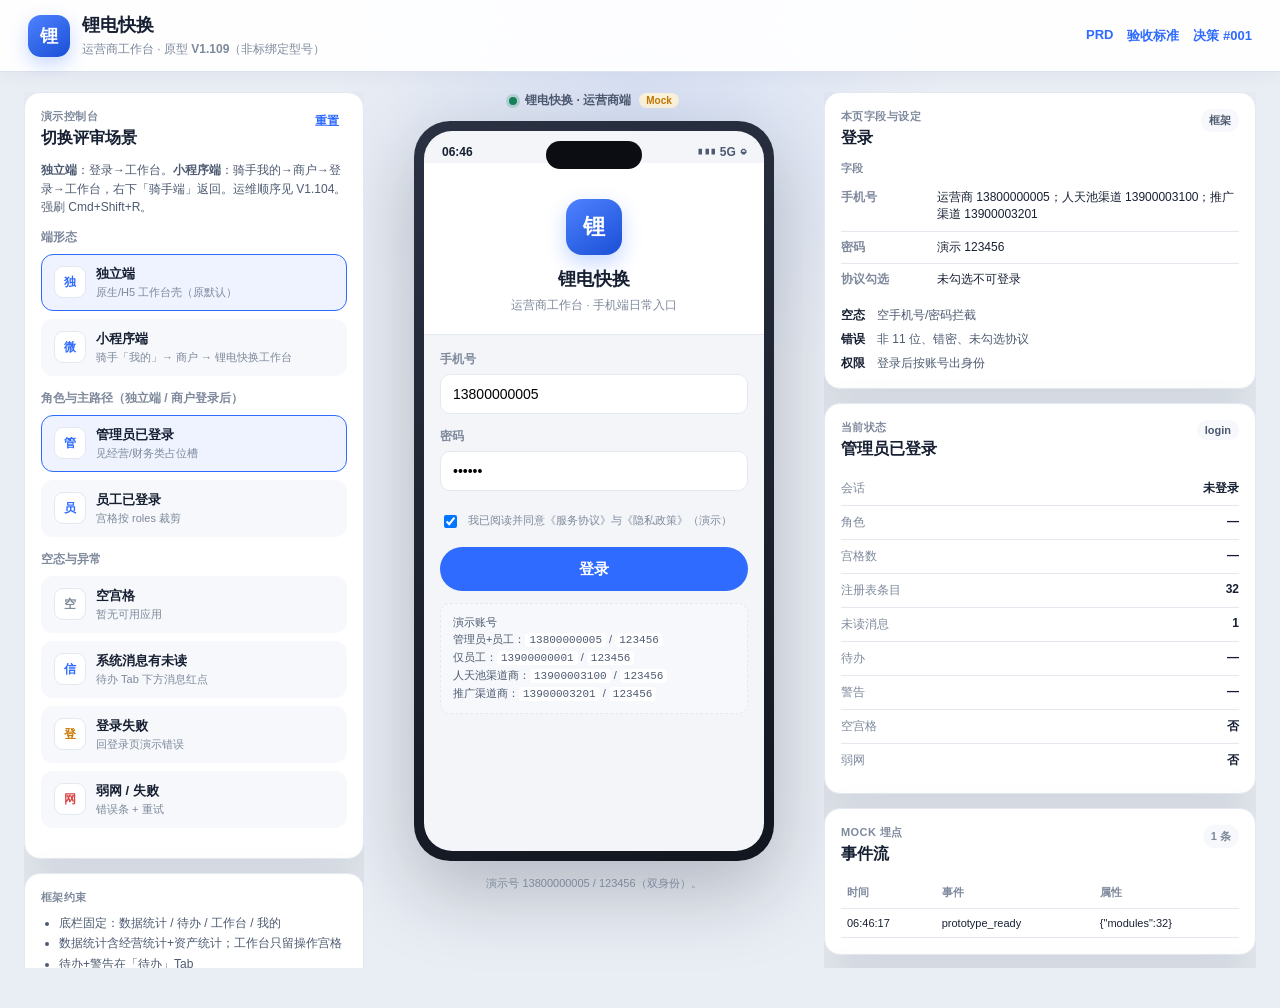
==== commit e9771a41: "收付三卡之间用蓝色减号、等号标出口径。 Co-authored-by: Cursor <cursoragent@cursor.com>" ====
--- a/prototype/index.html
+++ b/prototype/index.html
@@ -6,7 +6,7 @@
   <meta name="description" content="锂电快换 · 运营商 APP 可插拔工作台框架原型">
   <title>锂电快换 · 运营商工作台原型</title>
   <meta name="prototype-build" content="1.109">
-  <link rel="stylesheet" href="css/app.css?v=1.138">
+  <link rel="stylesheet" href="css/app.css?v=1.139">
 </head>
 <body data-prototype-build="1.107">
   <a class="skip-link" href="#screen-root">跳到手机页面</a>
@@ -211,23 +211,23 @@
   <script src="js/lease-orders.js?v=1.101"></script>
   <script src="js/package-orders.js?v=1.101"></script>
   <script src="js/daypool-orders.js?v=1.101"></script>
-  <script src="js/ops-stats.js?v=1.138"></script>
+  <script src="js/ops-stats.js?v=1.139"></script>
   <script src="js/operator-scope.js?v=1.112"></script>
   <script src="js/cabinets.js?v=1.113"></script>
   <script src="js/battery-swallowed.js?v=1.104"></script>
   <script src="js/employees.js?v=1.112"></script>
   <script src="js/rider-mini.js?v=1.105"></script>
   <script src="js/off-cabinet.js?v=1.109"></script>
-  <script src="js/channels.js?v=1.138"></script>
-  <script src="js/channel-partner.js?v=1.138"></script>
+  <script src="js/channels.js?v=1.139"></script>
+  <script src="js/channel-partner.js?v=1.139"></script>
   <script src="js/sites.js?v=1.113"></script>
-  <script src="js/todos.js?v=1.138"></script>
+  <script src="js/todos.js?v=1.139"></script>
   <script src="js/alerts.js?v=1.101"></script>
   <script src="js/users.js?v=1.101"></script>
   <script src="js/finance-account.js?v=1.101"></script>
   <script src="js/batteries.js?v=1.102"></script>
-  <script src="js/page-specs.js?v=1.138"></script>
-  <script src="js/changelog.js?v=1.138"></script>
-  <script src="js/app.js?v=1.138"></script>
+  <script src="js/page-specs.js?v=1.139"></script>
+  <script src="js/changelog.js?v=1.139"></script>
+  <script src="js/app.js?v=1.139"></script>
 </body>
 </html>
--- a/prototype/css/app.css
+++ b/prototype/css/app.css
@@ -614,6 +614,21 @@
 }
 .data-stats-compact .biz-fund-row {
   margin: 0;
+  grid-template-columns: 1fr auto 1fr auto 1fr;
+  gap: 4px;
+  align-items: center;
+}
+.data-stats-compact .fund-op {
+  display: flex;
+  align-items: center;
+  justify-content: center;
+  width: 16px;
+  flex-shrink: 0;
+  font-size: 15px;
+  font-weight: 800;
+  line-height: 1;
+  color: #2f6bff;
+  text-shadow: 0 0 6px rgba(47, 107, 255, 0.35);
 }
 .data-stats-compact .biz-swap-row {
   margin: 0;
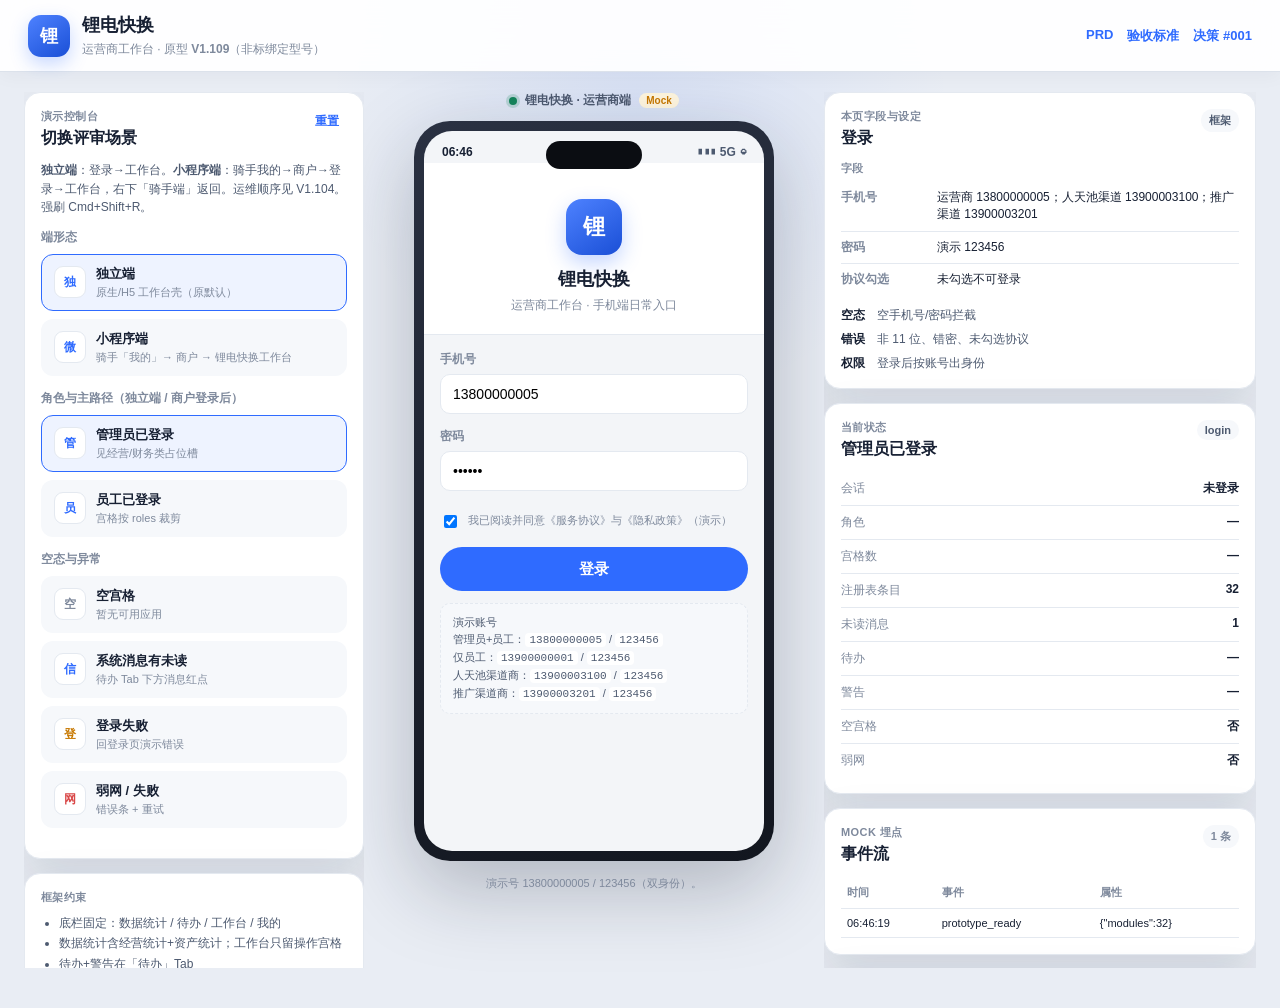
==== commit 44d01280: "收付卡单位上移到标题，满万用万显示。 标题改为收入(元)/退租(元)/净收入(元)，金额行去掉元；≥1万显示 x.xx万。  Co-authored-by: Cursor <cursoragent@c" ====
--- a/prototype/index.html
+++ b/prototype/index.html
@@ -6,7 +6,7 @@
   <meta name="description" content="锂电快换 · 运营商 APP 可插拔工作台框架原型">
   <title>锂电快换 · 运营商工作台原型</title>
   <meta name="prototype-build" content="1.109">
-  <link rel="stylesheet" href="css/app.css?v=1.139">
+  <link rel="stylesheet" href="css/app.css?v=1.140">
 </head>
 <body data-prototype-build="1.107">
   <a class="skip-link" href="#screen-root">跳到手机页面</a>
@@ -211,23 +211,23 @@
   <script src="js/lease-orders.js?v=1.101"></script>
   <script src="js/package-orders.js?v=1.101"></script>
   <script src="js/daypool-orders.js?v=1.101"></script>
-  <script src="js/ops-stats.js?v=1.139"></script>
+  <script src="js/ops-stats.js?v=1.140"></script>
   <script src="js/operator-scope.js?v=1.112"></script>
   <script src="js/cabinets.js?v=1.113"></script>
   <script src="js/battery-swallowed.js?v=1.104"></script>
   <script src="js/employees.js?v=1.112"></script>
   <script src="js/rider-mini.js?v=1.105"></script>
   <script src="js/off-cabinet.js?v=1.109"></script>
-  <script src="js/channels.js?v=1.139"></script>
-  <script src="js/channel-partner.js?v=1.139"></script>
+  <script src="js/channels.js?v=1.140"></script>
+  <script src="js/channel-partner.js?v=1.140"></script>
   <script src="js/sites.js?v=1.113"></script>
-  <script src="js/todos.js?v=1.139"></script>
+  <script src="js/todos.js?v=1.140"></script>
   <script src="js/alerts.js?v=1.101"></script>
   <script src="js/users.js?v=1.101"></script>
   <script src="js/finance-account.js?v=1.101"></script>
   <script src="js/batteries.js?v=1.102"></script>
-  <script src="js/page-specs.js?v=1.139"></script>
-  <script src="js/changelog.js?v=1.139"></script>
-  <script src="js/app.js?v=1.139"></script>
+  <script src="js/page-specs.js?v=1.140"></script>
+  <script src="js/changelog.js?v=1.140"></script>
+  <script src="js/app.js?v=1.140"></script>
 </body>
 </html>
--- a/prototype/css/app.css
+++ b/prototype/css/app.css
@@ -662,6 +662,7 @@
   margin-top: 1px;
   font-size: 9px;
   color: var(--muted);
+  white-space: nowrap;
 }
 .data-stats-compact .summary-card.is-drill,
 .data-stats-compact button.summary-card-fund {
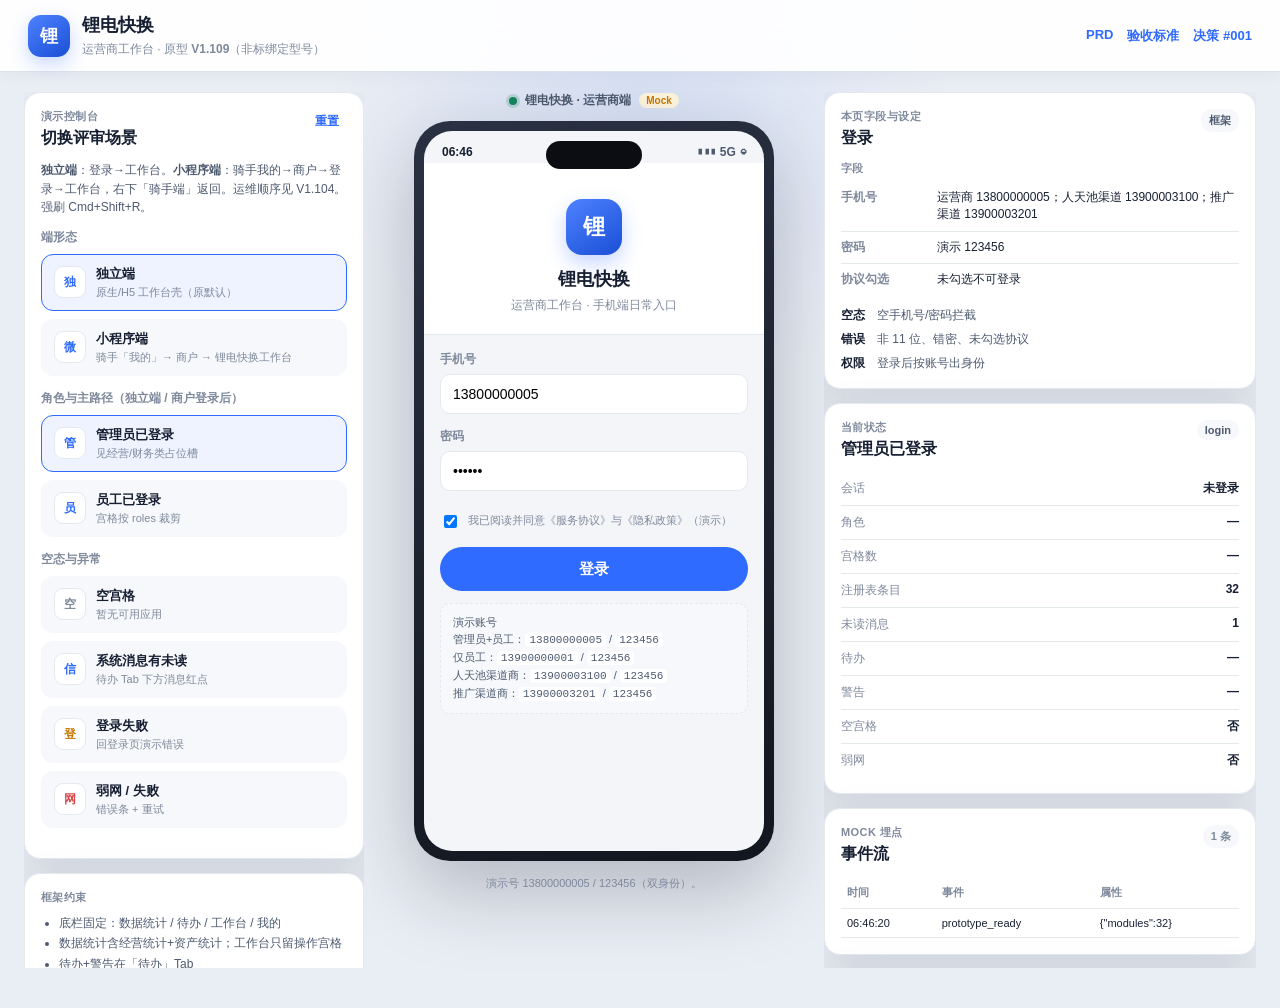
==== commit 859c26ad: "按电池型号展示套餐用户人数、SKU 与图表占比。 套餐订单/用户/收付加 60V·72V 人数筛选与 SKU；资产电池与经营日柱按型号拆开。  Co-authored-by: Cursor <curs" ====
--- a/prototype/index.html
+++ b/prototype/index.html
@@ -6,7 +6,7 @@
   <meta name="description" content="锂电快换 · 运营商 APP 可插拔工作台框架原型">
   <title>锂电快换 · 运营商工作台原型</title>
   <meta name="prototype-build" content="1.109">
-  <link rel="stylesheet" href="css/app.css?v=1.140">
+  <link rel="stylesheet" href="css/app.css?v=1.141">
 </head>
 <body data-prototype-build="1.107">
   <a class="skip-link" href="#screen-root">跳到手机页面</a>
@@ -209,9 +209,9 @@
   <script src="js/modules.js?v=1.106"></script>
   <script src="js/mock.js?v=1.101"></script>
   <script src="js/lease-orders.js?v=1.101"></script>
-  <script src="js/package-orders.js?v=1.101"></script>
+  <script src="js/package-orders.js?v=1.141"></script>
   <script src="js/daypool-orders.js?v=1.101"></script>
-  <script src="js/ops-stats.js?v=1.140"></script>
+  <script src="js/ops-stats.js?v=1.141"></script>
   <script src="js/operator-scope.js?v=1.112"></script>
   <script src="js/cabinets.js?v=1.113"></script>
   <script src="js/battery-swallowed.js?v=1.104"></script>
@@ -223,11 +223,11 @@
   <script src="js/sites.js?v=1.113"></script>
   <script src="js/todos.js?v=1.140"></script>
   <script src="js/alerts.js?v=1.101"></script>
-  <script src="js/users.js?v=1.101"></script>
+  <script src="js/users.js?v=1.141"></script>
   <script src="js/finance-account.js?v=1.101"></script>
   <script src="js/batteries.js?v=1.102"></script>
-  <script src="js/page-specs.js?v=1.140"></script>
-  <script src="js/changelog.js?v=1.140"></script>
-  <script src="js/app.js?v=1.140"></script>
+  <script src="js/page-specs.js?v=1.141"></script>
+  <script src="js/changelog.js?v=1.141"></script>
+  <script src="js/app.js?v=1.141"></script>
 </body>
 </html>
--- a/prototype/css/app.css
+++ b/prototype/css/app.css
@@ -2380,6 +2380,97 @@
   color: var(--muted);
 }
 .sites-tab.active .sites-tab-count { color: var(--brand); }
+.model-stat-bar {
+  margin: 0 12px 8px;
+  padding: 10px 12px;
+  background: #fff;
+  border-radius: 12px;
+  box-shadow: 0 1px 4px rgba(15, 23, 42, 0.04);
+}
+.model-stat-label {
+  font-size: 12px;
+  font-weight: 650;
+  color: var(--ink-2);
+  margin-bottom: 8px;
+}
+.model-stat-chips {
+  display: flex;
+  flex-wrap: wrap;
+  gap: 6px;
+}
+.model-chip {
+  flex: 0 0 auto;
+  padding: 6px 10px;
+  border-radius: 999px;
+  font-size: 12px;
+  color: var(--ink-2);
+  background: #f1f5f9;
+  border: 1px solid transparent;
+}
+.model-chip.active {
+  background: var(--brand-soft);
+  color: var(--brand-dark);
+  font-weight: 650;
+  border-color: rgba(47, 107, 255, 0.35);
+}
+.bat-model-mix {
+  margin: 10px 2px 2px;
+}
+.bat-model-mix-hd {
+  font-size: 11px;
+  color: var(--muted);
+  margin-bottom: 6px;
+}
+.bat-model-mix-bar {
+  display: flex;
+  height: 10px;
+  border-radius: 999px;
+  overflow: hidden;
+  background: #eef2ff;
+}
+.bat-model-mix-bar i {
+  display: block;
+  height: 100%;
+}
+.bat-model-mix-legend {
+  display: flex;
+  flex-wrap: wrap;
+  gap: 8px 12px;
+  margin-top: 6px;
+  font-size: 11px;
+  color: var(--ink-2);
+}
+.bat-model-mix-legend span {
+  display: inline-flex;
+  align-items: center;
+  gap: 4px;
+}
+.bat-model-mix-legend i {
+  width: 8px;
+  height: 8px;
+  border-radius: 2px;
+}
+.biz-bar-stack.is-mix {
+  max-width: 22px;
+  width: 100%;
+}
+.biz-bar-stack.is-mix .biz-mix {
+  display: flex;
+  flex-direction: column;
+  justify-content: flex-end;
+  width: 100%;
+  max-width: 14px;
+  flex: 1;
+  min-height: 0;
+  border-radius: 3px 3px 0 0;
+  overflow: hidden;
+}
+.biz-bar-stack.is-mix .biz-mix i {
+  max-width: none;
+  width: 100%;
+  border-radius: 0;
+  flex: none;
+}
 .sites-list {
   padding: 10px 12px 24px;
   display: flex;
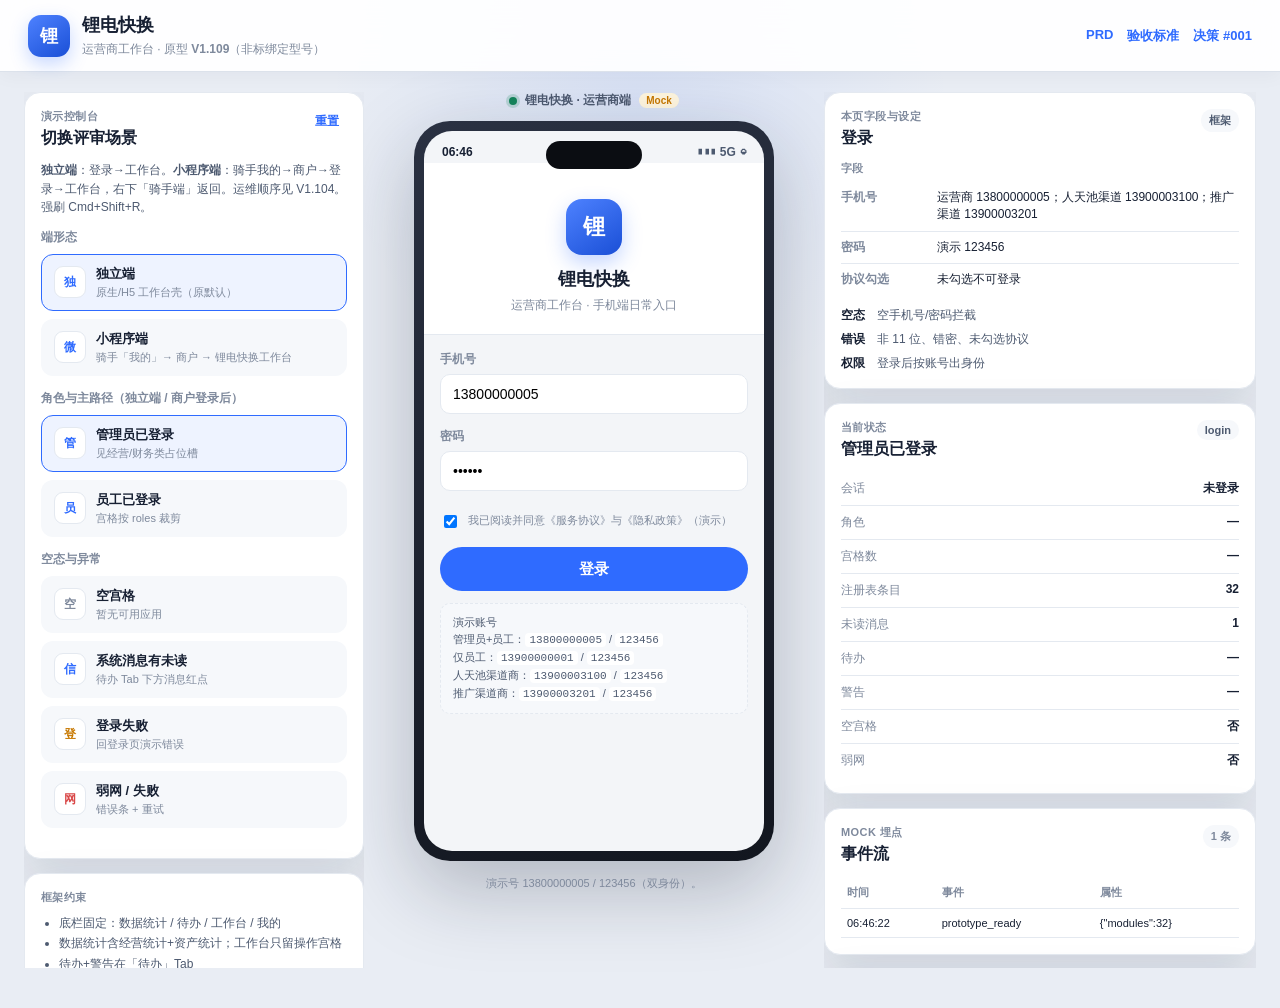
==== commit 0337cec3: "经营图表同比改回浅同色堆叠柱。 保留 60V/72V 本期深色堆叠，同比用同色系浅色并排，避免再变成灰柱。  Co-authored-by: Cursor <cursoragent@cursor.co" ====
--- a/prototype/index.html
+++ b/prototype/index.html
@@ -6,7 +6,7 @@
   <meta name="description" content="锂电快换 · 运营商 APP 可插拔工作台框架原型">
   <title>锂电快换 · 运营商工作台原型</title>
   <meta name="prototype-build" content="1.109">
-  <link rel="stylesheet" href="css/app.css?v=1.141">
+  <link rel="stylesheet" href="css/app.css?v=1.142">
 </head>
 <body data-prototype-build="1.107">
   <a class="skip-link" href="#screen-root">跳到手机页面</a>
@@ -209,9 +209,9 @@
   <script src="js/modules.js?v=1.106"></script>
   <script src="js/mock.js?v=1.101"></script>
   <script src="js/lease-orders.js?v=1.101"></script>
-  <script src="js/package-orders.js?v=1.141"></script>
+  <script src="js/package-orders.js?v=1.142"></script>
   <script src="js/daypool-orders.js?v=1.101"></script>
-  <script src="js/ops-stats.js?v=1.141"></script>
+  <script src="js/ops-stats.js?v=1.142"></script>
   <script src="js/operator-scope.js?v=1.112"></script>
   <script src="js/cabinets.js?v=1.113"></script>
   <script src="js/battery-swallowed.js?v=1.104"></script>
@@ -223,11 +223,11 @@
   <script src="js/sites.js?v=1.113"></script>
   <script src="js/todos.js?v=1.140"></script>
   <script src="js/alerts.js?v=1.101"></script>
-  <script src="js/users.js?v=1.141"></script>
+  <script src="js/users.js?v=1.142"></script>
   <script src="js/finance-account.js?v=1.101"></script>
   <script src="js/batteries.js?v=1.102"></script>
-  <script src="js/page-specs.js?v=1.141"></script>
-  <script src="js/changelog.js?v=1.141"></script>
-  <script src="js/app.js?v=1.141"></script>
+  <script src="js/page-specs.js?v=1.142"></script>
+  <script src="js/changelog.js?v=1.142"></script>
+  <script src="js/app.js?v=1.142"></script>
 </body>
 </html>
--- a/prototype/css/app.css
+++ b/prototype/css/app.css
@@ -2451,8 +2451,14 @@
   border-radius: 2px;
 }
 .biz-bar-stack.is-mix {
-  max-width: 22px;
+  max-width: 16px;
   width: 100%;
+}
+.biz-bar-stack.is-yoy-mix {
+  max-width: 14px;
+}
+.biz-bar-stack.is-yoy-mix small {
+  font-weight: 600;
 }
 .biz-bar-stack.is-mix .biz-mix {
   display: flex;
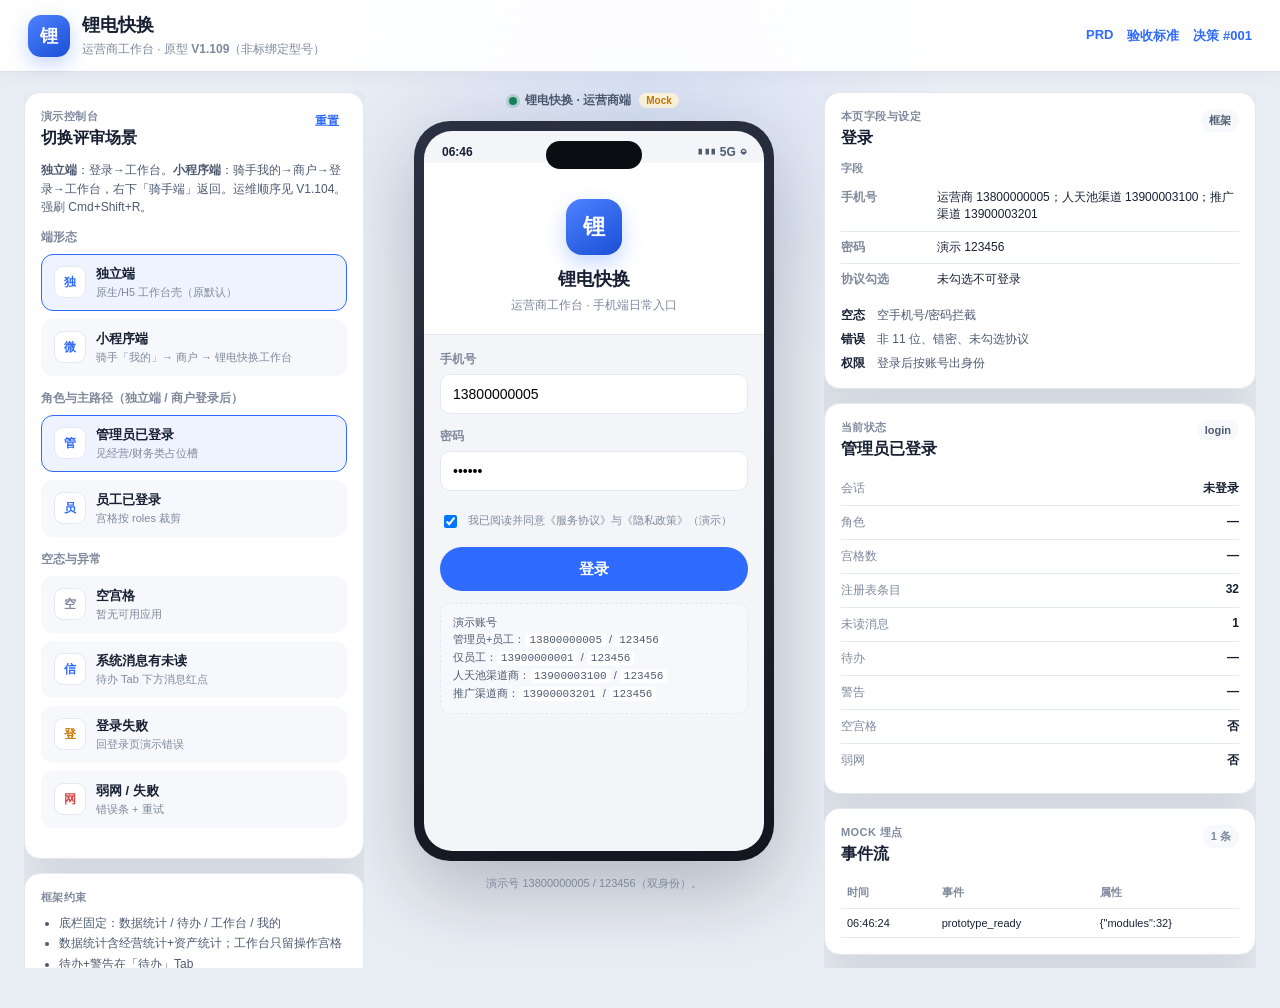
==== commit 297c0c83: "用户管理 Tab 改为套餐有效优先。 进页默认套餐有效（56人），并补 60V、72V、全部人数，避免一进来先看无套餐用户。  Co-authored-by: Cursor <cursoragent@" ====
--- a/prototype/index.html
+++ b/prototype/index.html
@@ -6,7 +6,7 @@
   <meta name="description" content="锂电快换 · 运营商 APP 可插拔工作台框架原型">
   <title>锂电快换 · 运营商工作台原型</title>
   <meta name="prototype-build" content="1.109">
-  <link rel="stylesheet" href="css/app.css?v=1.142">
+  <link rel="stylesheet" href="css/app.css?v=1.143">
 </head>
 <body data-prototype-build="1.107">
   <a class="skip-link" href="#screen-root">跳到手机页面</a>
@@ -223,11 +223,11 @@
   <script src="js/sites.js?v=1.113"></script>
   <script src="js/todos.js?v=1.140"></script>
   <script src="js/alerts.js?v=1.101"></script>
-  <script src="js/users.js?v=1.142"></script>
+  <script src="js/users.js?v=1.143"></script>
   <script src="js/finance-account.js?v=1.101"></script>
   <script src="js/batteries.js?v=1.102"></script>
-  <script src="js/page-specs.js?v=1.142"></script>
-  <script src="js/changelog.js?v=1.142"></script>
-  <script src="js/app.js?v=1.142"></script>
+  <script src="js/page-specs.js?v=1.143"></script>
+  <script src="js/changelog.js?v=1.143"></script>
+  <script src="js/app.js?v=1.143"></script>
 </body>
 </html>
--- a/prototype/css/app.css
+++ b/prototype/css/app.css
@@ -3193,6 +3193,10 @@
   color: var(--muted, #888);
   margin-top: 2px;
 }
+.user-pkg-tabs .sites-tab {
+  font-size: 12px;
+  padding: 6px 9px;
+}
 .sites-tabs-scroll {
   flex-wrap: nowrap;
   overflow-x: auto;
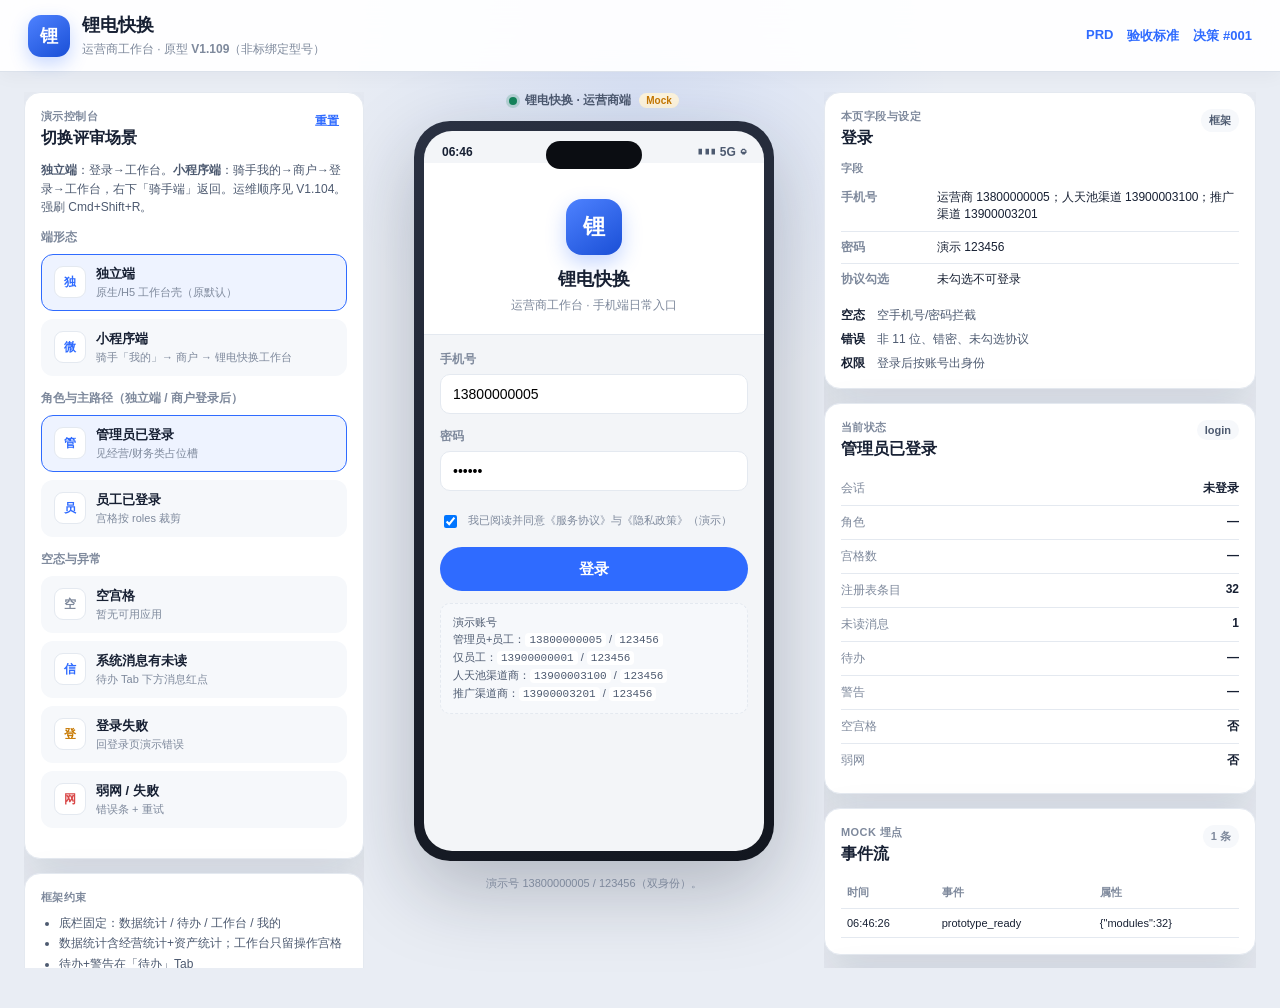
==== commit 619e801e: "撤回经营图表今日的型号堆叠改动。 图表回到彩色本期 + 灰色同比双柱，型号拆分只留在用户/资产等其它页。  Co-authored-by: Cursor <cursoragent@cursor.com" ====
--- a/prototype/index.html
+++ b/prototype/index.html
@@ -6,7 +6,7 @@
   <meta name="description" content="锂电快换 · 运营商 APP 可插拔工作台框架原型">
   <title>锂电快换 · 运营商工作台原型</title>
   <meta name="prototype-build" content="1.109">
-  <link rel="stylesheet" href="css/app.css?v=1.143">
+  <link rel="stylesheet" href="css/app.css?v=1.144">
 </head>
 <body data-prototype-build="1.107">
   <a class="skip-link" href="#screen-root">跳到手机页面</a>
@@ -211,7 +211,7 @@
   <script src="js/lease-orders.js?v=1.101"></script>
   <script src="js/package-orders.js?v=1.142"></script>
   <script src="js/daypool-orders.js?v=1.101"></script>
-  <script src="js/ops-stats.js?v=1.142"></script>
+  <script src="js/ops-stats.js?v=1.144"></script>
   <script src="js/operator-scope.js?v=1.112"></script>
   <script src="js/cabinets.js?v=1.113"></script>
   <script src="js/battery-swallowed.js?v=1.104"></script>
@@ -226,8 +226,8 @@
   <script src="js/users.js?v=1.143"></script>
   <script src="js/finance-account.js?v=1.101"></script>
   <script src="js/batteries.js?v=1.102"></script>
-  <script src="js/page-specs.js?v=1.143"></script>
-  <script src="js/changelog.js?v=1.143"></script>
-  <script src="js/app.js?v=1.143"></script>
+  <script src="js/page-specs.js?v=1.144"></script>
+  <script src="js/changelog.js?v=1.144"></script>
+  <script src="js/app.js?v=1.144"></script>
 </body>
 </html>
--- a/prototype/css/app.css
+++ b/prototype/css/app.css
@@ -2450,33 +2450,6 @@
   height: 8px;
   border-radius: 2px;
 }
-.biz-bar-stack.is-mix {
-  max-width: 16px;
-  width: 100%;
-}
-.biz-bar-stack.is-yoy-mix {
-  max-width: 14px;
-}
-.biz-bar-stack.is-yoy-mix small {
-  font-weight: 600;
-}
-.biz-bar-stack.is-mix .biz-mix {
-  display: flex;
-  flex-direction: column;
-  justify-content: flex-end;
-  width: 100%;
-  max-width: 14px;
-  flex: 1;
-  min-height: 0;
-  border-radius: 3px 3px 0 0;
-  overflow: hidden;
-}
-.biz-bar-stack.is-mix .biz-mix i {
-  max-width: none;
-  width: 100%;
-  border-radius: 0;
-  flex: none;
-}
 .sites-list {
   padding: 10px 12px 24px;
   display: flex;
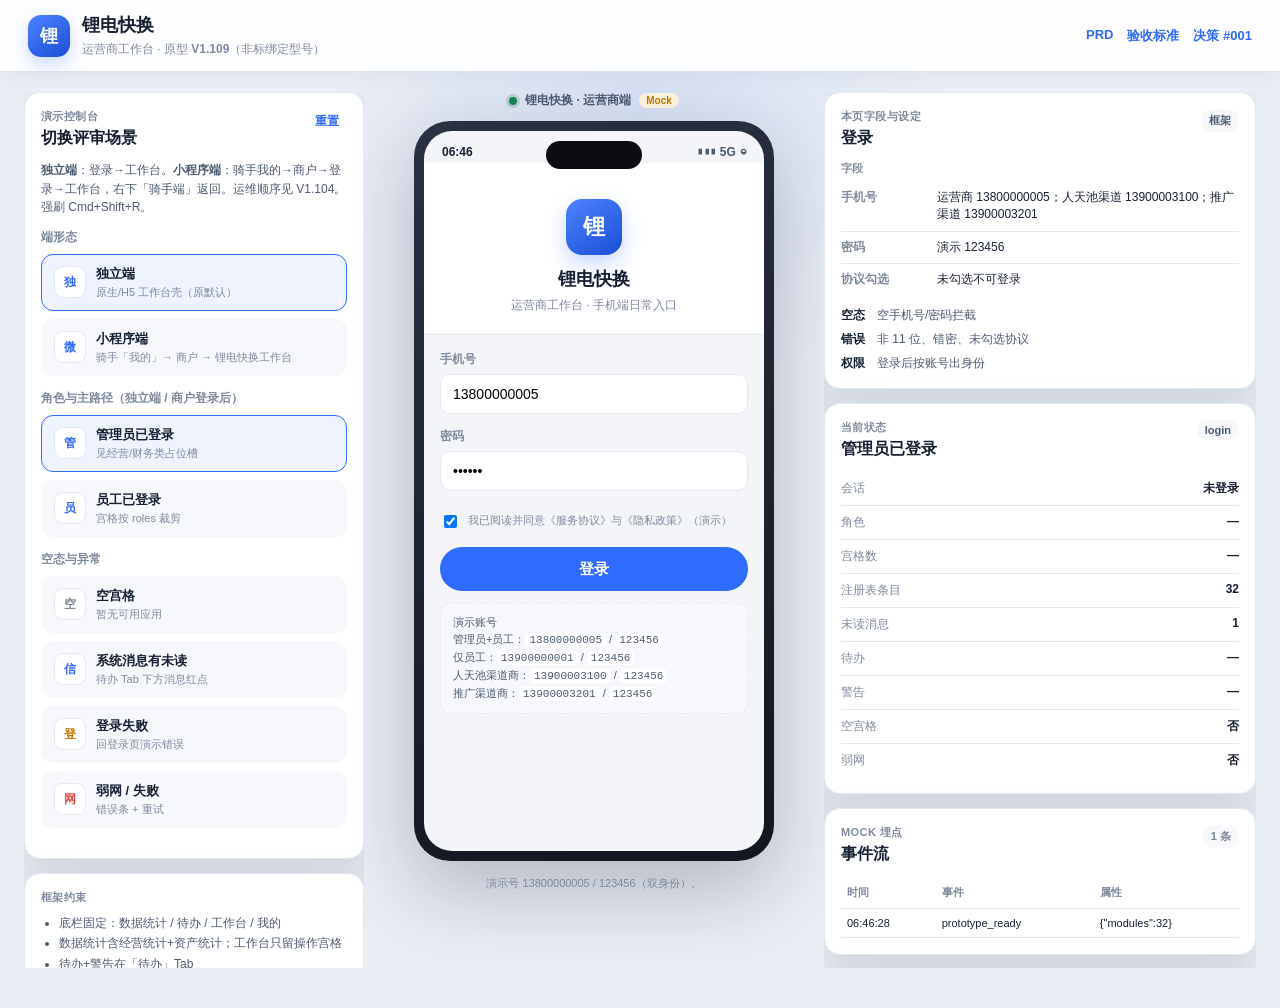
==== commit 6f535cee: "经营 KPI 在线电池与有效个人按型号拆分。 电池看电压块数，个人用户看套餐型号人数，便于对照 60V/72V 结构。  Co-authored-by: Cursor <cursoragent@cur" ====
--- a/prototype/index.html
+++ b/prototype/index.html
@@ -6,7 +6,7 @@
   <meta name="description" content="锂电快换 · 运营商 APP 可插拔工作台框架原型">
   <title>锂电快换 · 运营商工作台原型</title>
   <meta name="prototype-build" content="1.109">
-  <link rel="stylesheet" href="css/app.css?v=1.144">
+  <link rel="stylesheet" href="css/app.css?v=1.145">
 </head>
 <body data-prototype-build="1.107">
   <a class="skip-link" href="#screen-root">跳到手机页面</a>
@@ -211,7 +211,7 @@
   <script src="js/lease-orders.js?v=1.101"></script>
   <script src="js/package-orders.js?v=1.142"></script>
   <script src="js/daypool-orders.js?v=1.101"></script>
-  <script src="js/ops-stats.js?v=1.144"></script>
+  <script src="js/ops-stats.js?v=1.145"></script>
   <script src="js/operator-scope.js?v=1.112"></script>
   <script src="js/cabinets.js?v=1.113"></script>
   <script src="js/battery-swallowed.js?v=1.104"></script>
@@ -226,8 +226,8 @@
   <script src="js/users.js?v=1.143"></script>
   <script src="js/finance-account.js?v=1.101"></script>
   <script src="js/batteries.js?v=1.102"></script>
-  <script src="js/page-specs.js?v=1.144"></script>
-  <script src="js/changelog.js?v=1.144"></script>
-  <script src="js/app.js?v=1.144"></script>
+  <script src="js/page-specs.js?v=1.145"></script>
+  <script src="js/changelog.js?v=1.145"></script>
+  <script src="js/app.js?v=1.145"></script>
 </body>
 </html>
--- a/prototype/css/app.css
+++ b/prototype/css/app.css
@@ -3555,6 +3555,14 @@
   font-size: 10px;
   color: #f59e0b;
 }
+.ops-kpi-mix {
+  margin-top: 6px;
+  font-size: 10px;
+  font-weight: 600;
+  color: var(--ink-2);
+  line-height: 1.35;
+  letter-spacing: -0.02em;
+}
 .ops-subtabs {
   display: flex;
   gap: 0;
